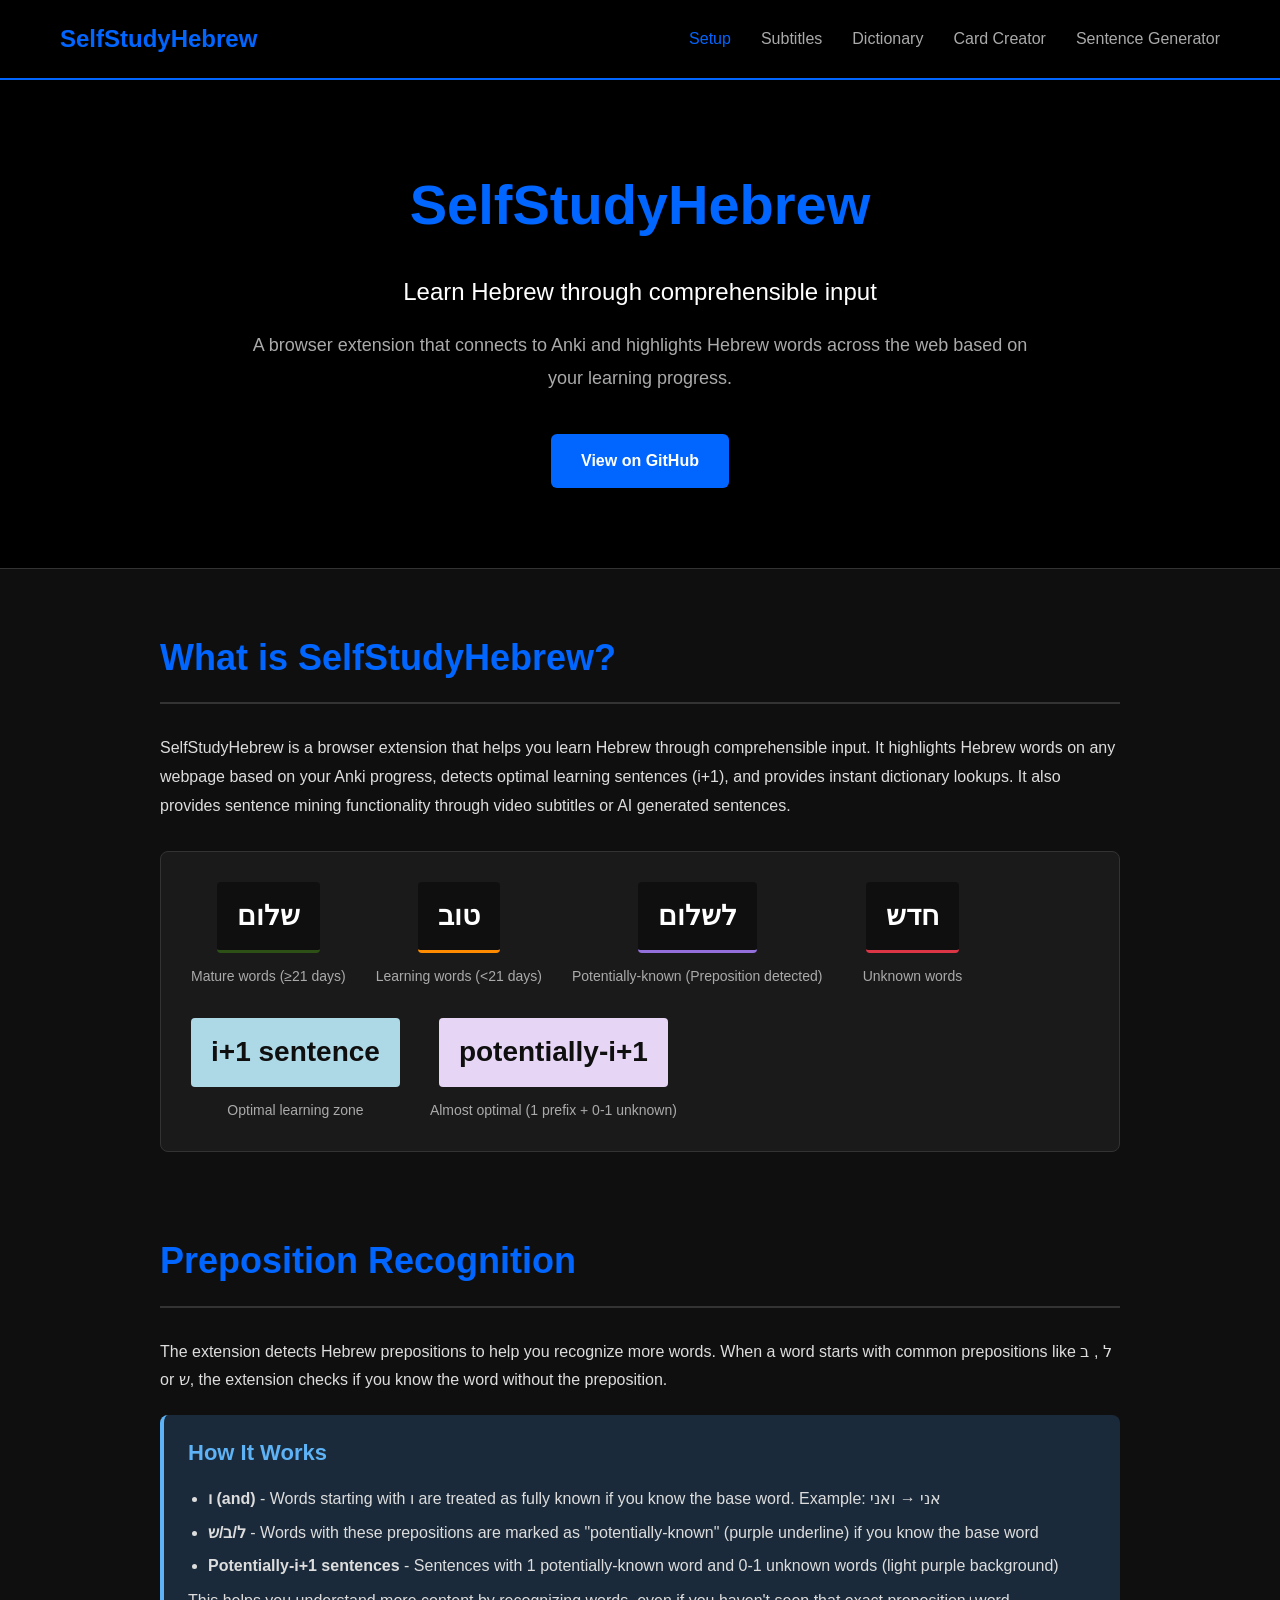
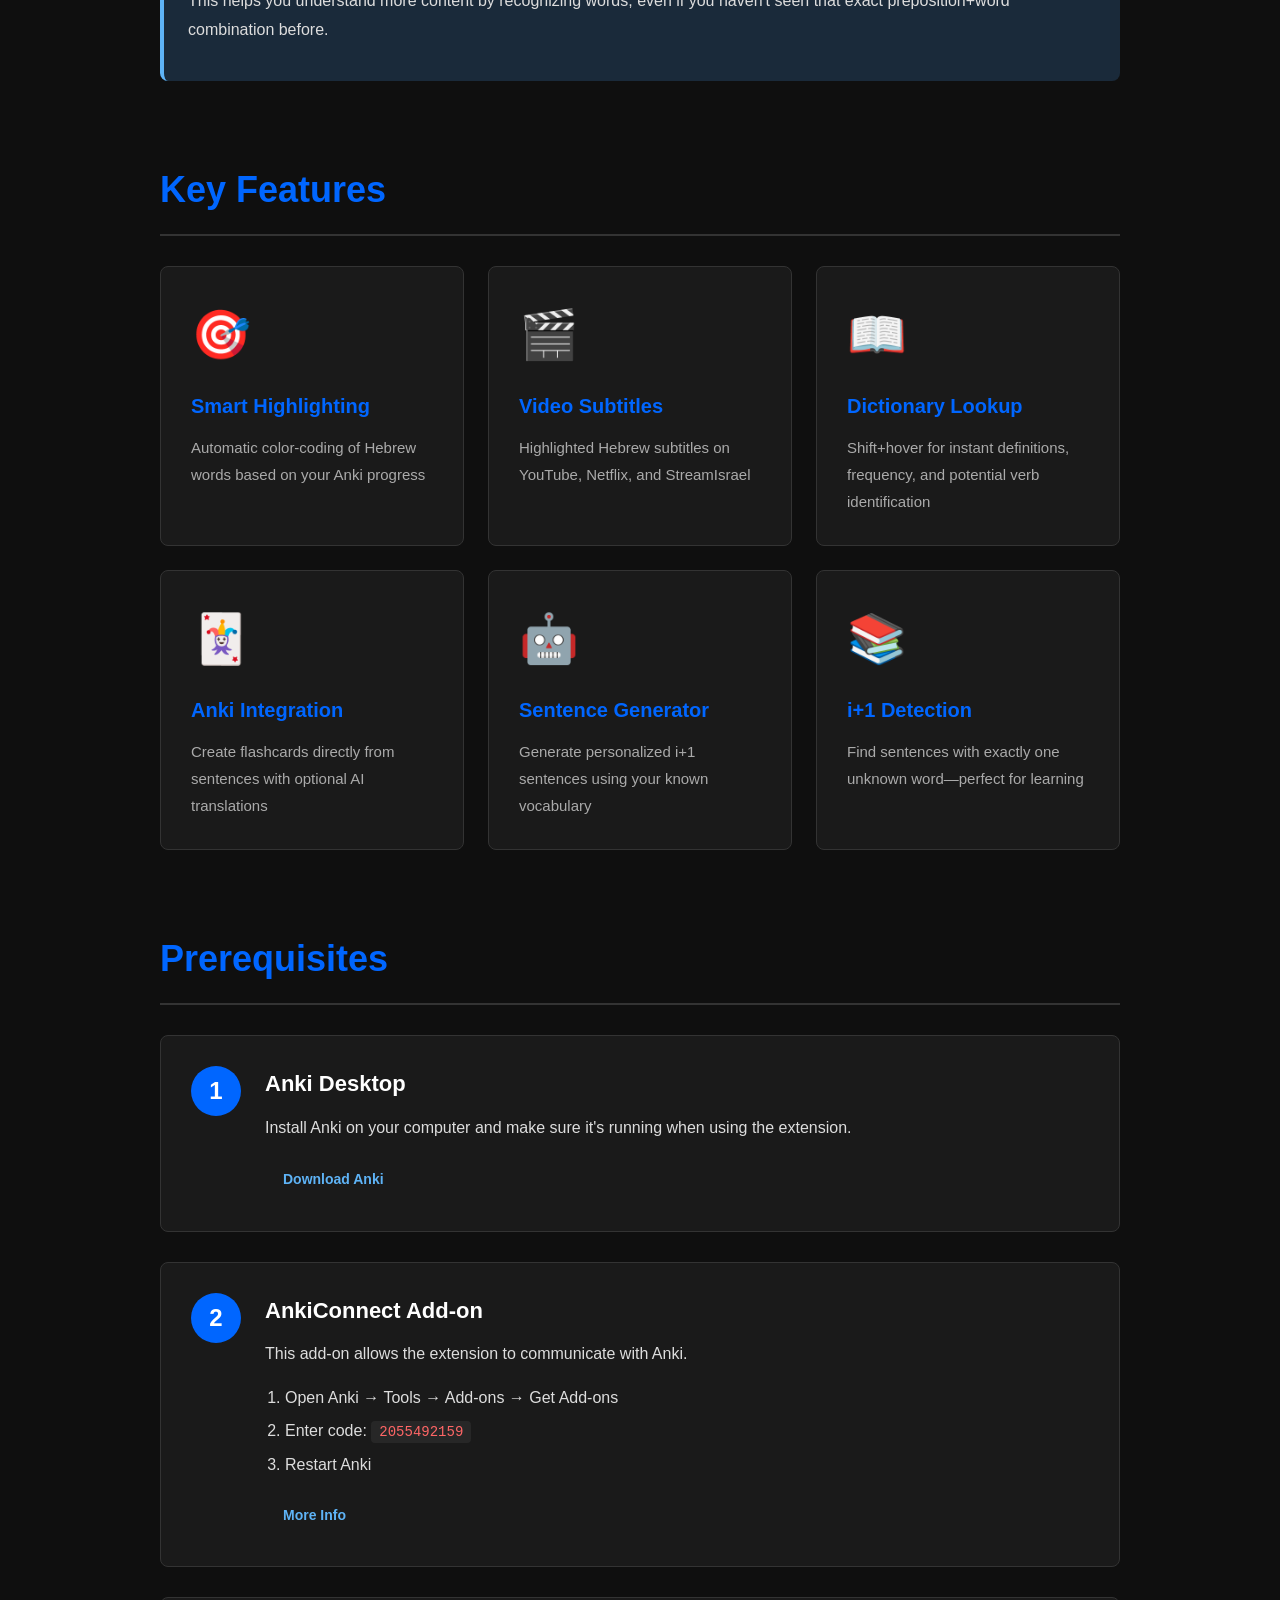
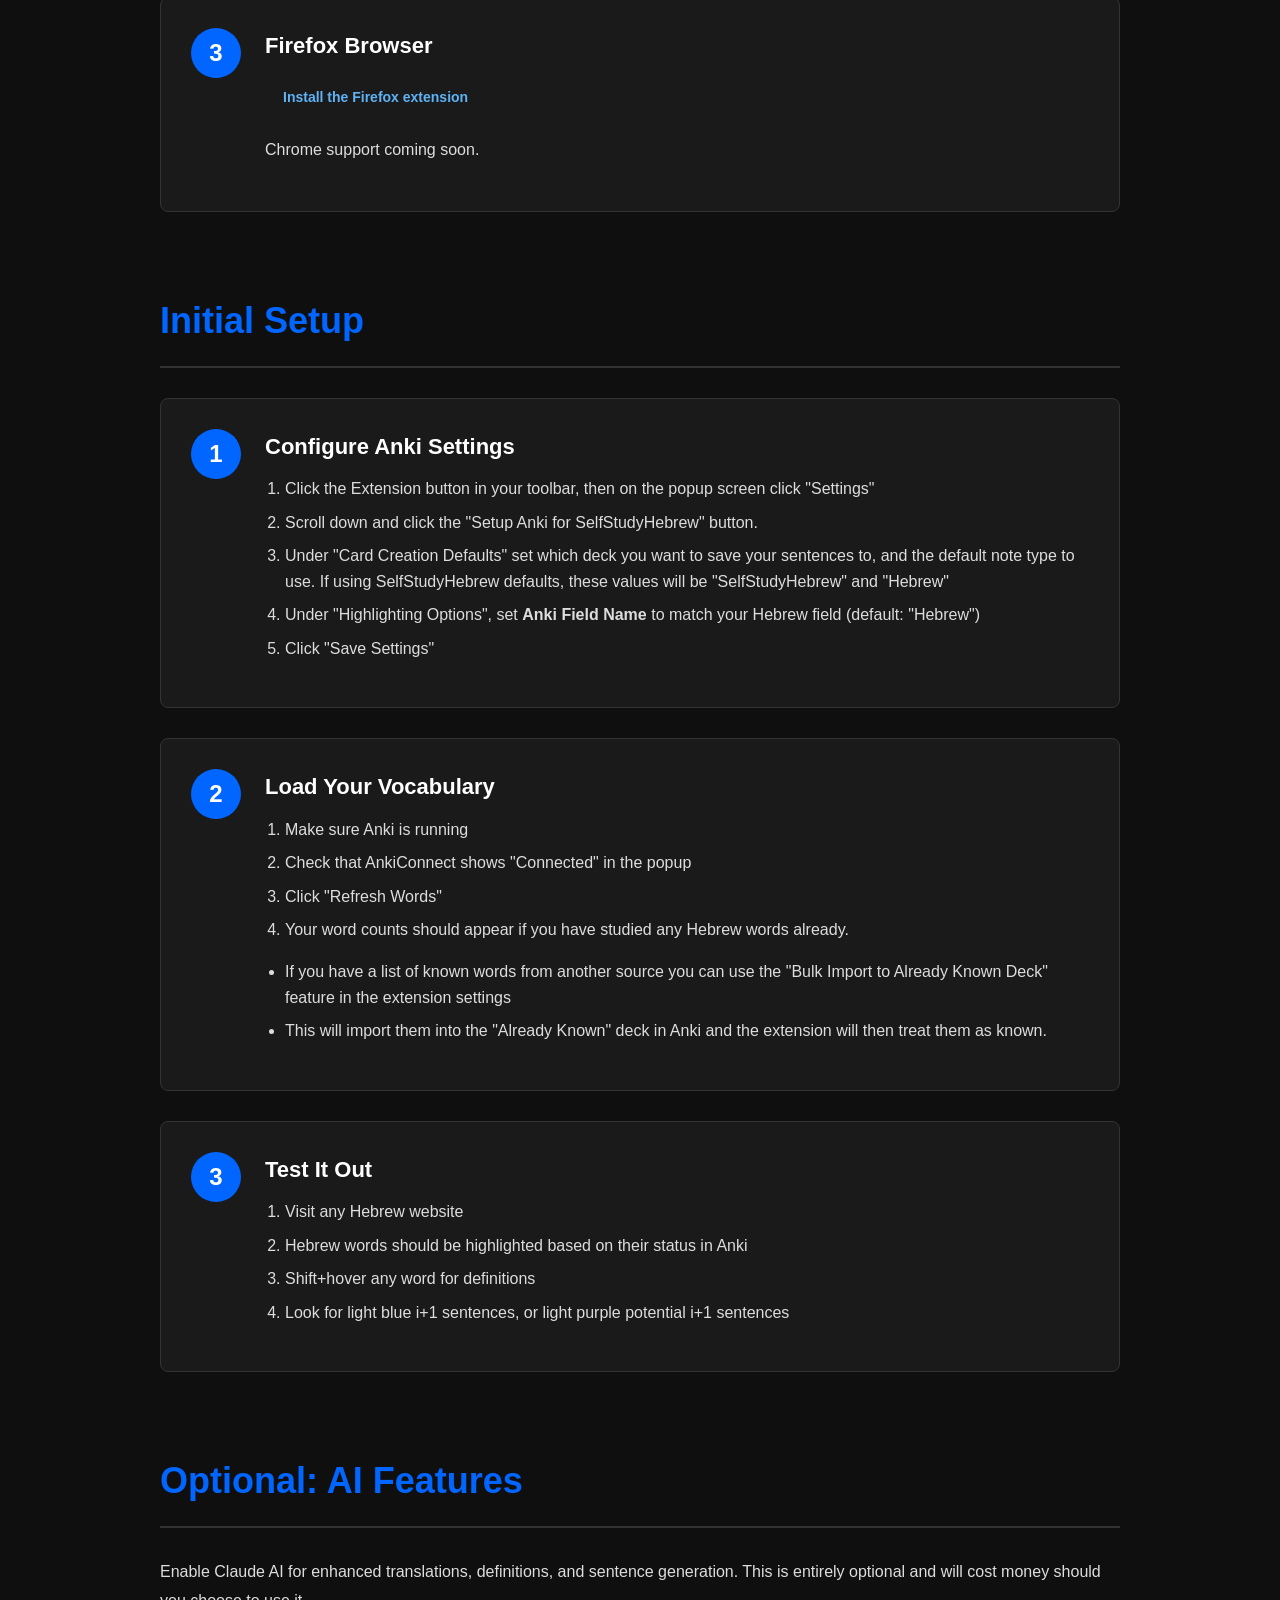
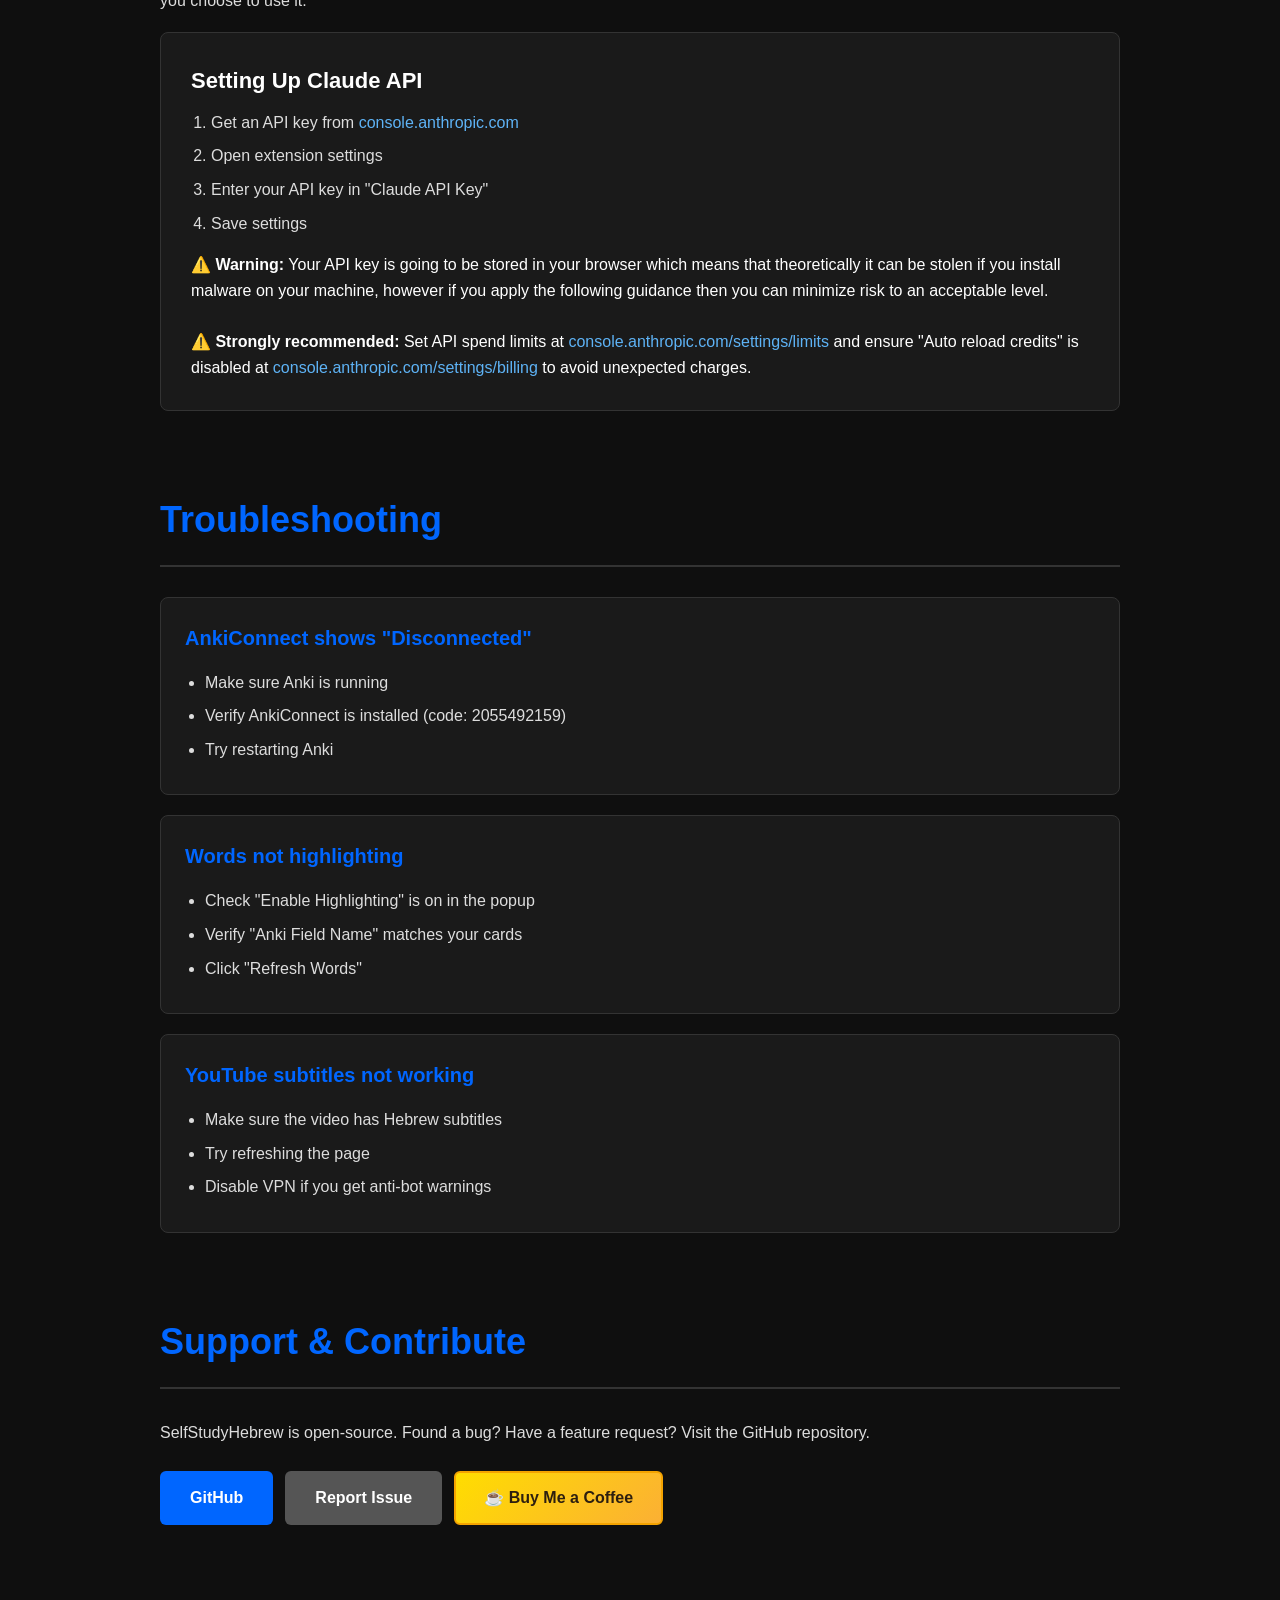
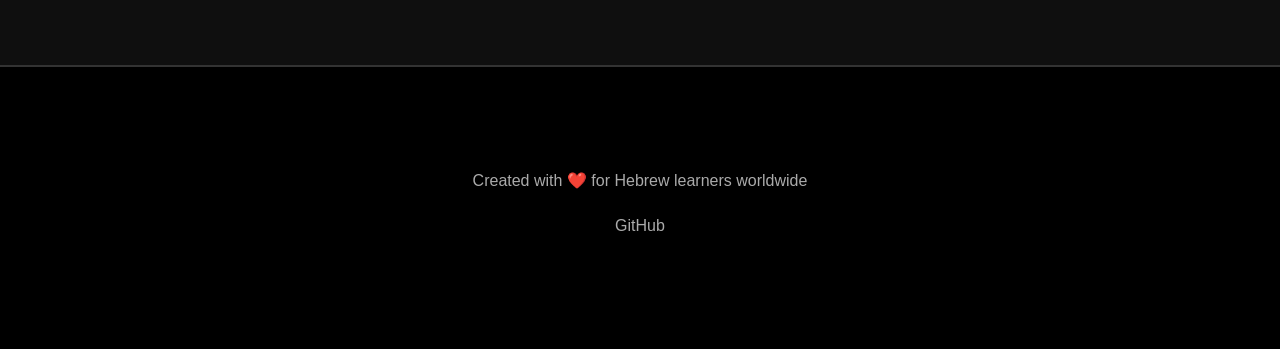
==== index.html @ ccec92d4 "Updated Links" ====
<!DOCTYPE html>
<html lang="en">
<head>
  <meta charset="UTF-8">
  <meta name="viewport" content="width=device-width, initial-scale=1.0">
  <title>SelfStudyHebrew - Setup Guide</title>
  <link rel="stylesheet" href="styles.css">
</head>
<body>
  <nav class="navbar">
    <div class="nav-container">
      <div class="nav-brand">SelfStudyHebrew</div>
      <ul class="nav-menu">
        <li><a href="index.html" class="active">Setup</a></li>
        <li><a href="subtitles.html">Subtitles</a></li>
        <li><a href="dictionary.html">Dictionary</a></li>
        <li><a href="cards.html">Card Creator</a></li>
        <li><a href="generator.html">Sentence Generator</a></li>
      </ul>
    </div>
  </nav>

  <div class="hero">
    <div class="hero-content">
      <h1>SelfStudyHebrew</h1>
      <p class="hero-subtitle">Learn Hebrew through comprehensible input</p>
      <p class="hero-description">A browser extension that connects to Anki and highlights Hebrew words across the web based on your learning progress.</p>
      <div class="hero-buttons">
        <a href="https://github.com/SelfStudyHebrew/selfstudyhebrew" class="btn btn-primary" target="_blank">View on GitHub</a>
      </div>
    </div>
  </div>

  <div class="container">
    <!-- Quick Overview -->
    <section class="section">
      <h2>What is SelfStudyHebrew?</h2>
      <p>SelfStudyHebrew is a browser extension that helps you learn Hebrew through comprehensible input. It highlights Hebrew words on any webpage based on your Anki progress, detects optimal learning sentences (i+1), and provides instant dictionary lookups. It also provides sentence mining functionality through video subtitles or AI generated sentences.</p>

      <div class="color-guide">
        <div class="color-item">
          <div class="color-box green-underline">שלום</div>
          <span>Mature words (≥21 days)</span>
        </div>
        <div class="color-item">
          <div class="color-box orange-underline">טוב</div>
          <span>Learning words (&lt;21 days)</span>
        </div>
        <div class="color-item">
          <div class="color-box purple-underline">לשלום</div>
          <span>Potentially-known (Preposition detected)</span>
        </div>
        <div class="color-item">
          <div class="color-box red-underline">חדש</div>
          <span>Unknown words</span>
        </div>
        <div class="color-item">
          <div class="color-box i1-bg">i+1 sentence</div>
          <span>Optimal learning zone</span>
        </div>
        <div class="color-item">
          <div class="color-box potentially-i1-bg">potentially-i+1</div>
          <span>Almost optimal (1 prefix + 0-1 unknown)</span>
        </div>
      </div>
    </section>

    <!-- Potentially-Known Words -->
    <section class="section" id="potentially-known">
      <h2>Preposition Recognition</h2>
      <p>The extension detects Hebrew prepositions to help you recognize more words. When a word starts with common prepositions like ל , ב or ש, the extension checks if you know the word without the preposition.</p>

      <div class="info-box">
        <h3>How It Works</h3>
        <ul>
          <li><strong>ו (and)</strong> - Words starting with ו are treated as fully known if you know the base word. Example: אני → ואני</li>
          <li><strong>ל/ב/ש</strong> - Words with these prepositions are marked as "potentially-known" (purple underline) if you know the base word</li>
          <li><strong>Potentially-i+1 sentences</strong> - Sentences with 1 potentially-known word and 0-1 unknown words (light purple background)</li>
        </ul>
        <p>This helps you understand more content by recognizing words, even if you haven't seen that exact preposition+word combination before.</p>
      </div>
    </section>

    <!-- Key Features -->
    <section class="section">
      <h2>Key Features</h2>
      <div class="feature-grid">
        <a href="index.html#highlighting" class="feature-card">
          <div class="feature-icon">🎯</div>
          <h3>Smart Highlighting</h3>
          <p>Automatic color-coding of Hebrew words based on your Anki progress</p>
        </a>
        <a href="subtitles.html" class="feature-card">
          <div class="feature-icon">🎬</div>
          <h3>Video Subtitles</h3>
          <p>Highlighted Hebrew subtitles on YouTube, Netflix, and StreamIsrael</p>
        </a>
        <a href="dictionary.html" class="feature-card">
          <div class="feature-icon">📖</div>
          <h3>Dictionary Lookup</h3>
          <p>Shift+hover for instant definitions, frequency, and potential verb identification</p>
        </a>
        <a href="cards.html" class="feature-card">
          <div class="feature-icon">🃏</div>
          <h3>Anki Integration</h3>
          <p>Create flashcards directly from sentences with optional AI translations</p>
        </a>
        <a href="generator.html" class="feature-card">
          <div class="feature-icon">🤖</div>
          <h3>Sentence Generator</h3>
          <p>Generate personalized i+1 sentences using your known vocabulary</p>
        </a>
        <a href="index.html#i1" class="feature-card">
          <div class="feature-icon">📚</div>
          <h3>i+1 Detection</h3>
          <p>Find sentences with exactly one unknown word—perfect for learning</p>
        </a>
      </div>
    </section>

    <!-- Prerequisites -->
    <section class="section">
      <h2>Prerequisites</h2>

      <div class="step-card">
        <div class="step-number">1</div>
        <div class="step-content">
          <h3>Anki Desktop</h3>
          <p>Install Anki on your computer and make sure it's running when using the extension.</p>
          <a href="https://apps.ankiweb.net/" class="btn btn-small" target="_blank">Download Anki</a>
        </div>
      </div>

      <div class="step-card">
        <div class="step-number">2</div>
        <div class="step-content">
          <h3>AnkiConnect Add-on</h3>
          <p>This add-on allows the extension to communicate with Anki.</p>
          <ol>
            <li>Open Anki → Tools → Add-ons → Get Add-ons</li>
            <li>Enter code: <code>2055492159</code></li>
            <li>Restart Anki</li>
          </ol>
          <a href="https://git.sr.ht/~foosoft/anki-connect" class="btn btn-small" target="_blank">More Info</a>
        </div>
      </div>

      <div class="step-card">
        <div class="step-number">3</div>
        <div class="step-content">
          <h3>Firefox Browser</h3>
          <p><a href="https://addons.mozilla.org/firefox/addon/selfstudyhebrew/" class="btn btn-small" target="_blank">Install the Firefox extension</a></p>
          <p>Chrome support coming soon.</p>
        </div>
      </div>
    </section>

    <!-- Initial Setup -->
    <section class="section">
      <h2>Initial Setup</h2>

      <div class="step-card">
        <div class="step-number">1</div>
        <div class="step-content">
          <h3>Configure Anki Settings</h3>
          <ol>
            <li>Click the Extension button in your toolbar, then on the popup screen click "Settings"</li>
            <li>Scroll down and click the "Setup Anki for SelfStudyHebrew" button.</li>
            <li>Under "Card Creation Defaults" set which deck you want to save your sentences to, and the default note type to use. If using SelfStudyHebrew defaults, these values will be "SelfStudyHebrew" and "Hebrew"</li>
            <li>Under "Highlighting Options", set <strong>Anki Field Name</strong> to match your Hebrew field (default: "Hebrew")</li>
            <li>Click "Save Settings"</li>
          </ol>
        </div>
      </div>

      <div class="step-card">
        <div class="step-number">2</div>
        <div class="step-content">
          <h3>Load Your Vocabulary</h3>
          <ol>
            <li>Make sure Anki is running</li>
            <li>Check that AnkiConnect shows "Connected" in the popup</li>
            <li>Click "Refresh Words"</li>
            <li>Your word counts should appear if you have studied any Hebrew words already.</li>
          </ol>
          <ul>
          <li>If you have a list of known words from another source you can use the "Bulk Import to Already Known Deck" feature in the extension settings</li>
          <li>This will import them into the "Already Known" deck in Anki and the extension will then treat them as known.</li>
          </ul>
        </div>
      </div>

      <div class="step-card">
        <div class="step-number">3</div>
        <div class="step-content">
          <h3>Test It Out</h3>
          <ol>
            <li>Visit any Hebrew website</li>
            <li>Hebrew words should be highlighted based on their status in Anki</li>
            <li>Shift+hover any word for definitions</li>
            <li>Look for light blue i+1 sentences, or light purple potential i+1 sentences</li>
          </ol>
        </div>
      </div>
    </section>

    <!-- Optional AI Setup -->
    <section class="section" id="ai-features">
      <h2>Optional: AI Features</h2>
      <p>Enable Claude AI for enhanced translations, definitions, and sentence generation. This is entirely optional and will cost money should you choose to use it.</p>

      <div class="step-card">
        <div class="step-content">
          <h3>Setting Up Claude API</h3>
          <ol>
            <li>Get an API key from <a href="https://console.anthropic.com/" target="_blank">console.anthropic.com</a></li>
            <li>Open extension settings</li>
            <li>Enter your API key in "Claude API Key"</li>
            <li>Save settings</li>
          </ol>
          <strong>⚠️ Warning:</strong> Your API key is going to be stored in your browser which means that theoretically it can be stolen if you install malware on your machine, however if you apply the following guidance then you can minimize risk to an acceptable level.<br><br><strong>⚠️ Strongly recommended:</strong> Set API spend limits at <a href="https://console.anthropic.com/settings/limits" target="_blank">console.anthropic.com/settings/limits</a> and ensure "Auto reload credits" is disabled at <a href="https://console.anthropic.com/settings/billing" target="_blank">console.anthropic.com/settings/billing</a> to avoid unexpected charges. 
        </div>
      </div>
    </section>

    <!-- Troubleshooting -->
    <section class="section">
      <h2>Troubleshooting</h2>

      <div class="faq-item">
        <h3>AnkiConnect shows "Disconnected"</h3>
        <ul>
          <li>Make sure Anki is running</li>
          <li>Verify AnkiConnect is installed (code: 2055492159)</li>
          <li>Try restarting Anki</li>
        </ul>
      </div>

      <div class="faq-item">
        <h3>Words not highlighting</h3>
        <ul>
          <li>Check "Enable Highlighting" is on in the popup</li>
          <li>Verify "Anki Field Name" matches your cards</li>
          <li>Click "Refresh Words"</li>
        </ul>
      </div>

      <div class="faq-item">
        <h3>YouTube subtitles not working</h3>
        <ul>
          <li>Make sure the video has Hebrew subtitles</li>
          <li>Try refreshing the page</li>
          <li>Disable VPN if you get anti-bot warnings</li>
        </ul>
      </div>
    </section>

    <!-- Support -->
    <section class="section">
      <h2>Support & Contribute</h2>
      <p>SelfStudyHebrew is open-source. Found a bug? Have a feature request? Visit the GitHub repository.</p>
      <div class="button-group">
        <a href="https://github.com/selfstudyhebrew/selfstudyhebrew" class="btn btn-primary" target="_blank">GitHub</a>
        <a href="https://github.com/selfstudyhebrew/selfstudyhebrew/issues" class="btn btn-secondary" target="_blank">Report Issue</a>
        <a href="https://buymeacoffee.com/selfstudyhebrew" class="btn btn-coffee" target="_blank">☕ Buy Me a Coffee</a>
      </div>
    </section>
  </div>

  <footer class="footer">
    <div class="container">
      <p>Created with ❤️ for Hebrew learners worldwide</p>
      <p class="footer-links">
        <a href="https://github.com/selfstudyhebrew/selfstudyhebrew">GitHub</a>
      </p>
    </div>
  </footer>
</body>
</html>
---- styles.css ----
* {
  margin: 0;
  padding: 0;
  box-sizing: border-box;
}

body {
  font-family: -apple-system, BlinkMacSystemFont, 'Segoe UI', Roboto, Oxygen, Ubuntu, Cantarell, sans-serif;
  line-height: 1.6;
  color: white;
  background: #0f0f0f;
}

a {
  color: #5eb3f6;
  text-decoration: none;
}

a:hover {
  text-decoration: underline;
}

/* Navigation */
.navbar {
  background: #000;
  border-bottom: 2px solid #0066ff;
  position: sticky;
  top: 0;
  z-index: 1000;
}

.nav-container {
  max-width: 1200px;
  margin: 0 auto;
  padding: 0 20px;
  display: flex;
  justify-content: space-between;
  align-items: center;
}

.nav-brand {
  font-size: 24px;
  font-weight: 700;
  color: #0066ff;
  padding: 20px 0;
}

.nav-menu {
  display: flex;
  list-style: none;
  gap: 30px;
}

.nav-menu a {
  color: #aaa;
  text-decoration: none;
  font-weight: 500;
  transition: color 0.2s;
  padding: 20px 0;
  display: block;
}

.nav-menu a:hover,
.nav-menu a.active {
  color: #0066ff;
  text-decoration: none;
}

/* Hero */
.hero {
  background: #000;
  border-bottom: 1px solid #333;
  padding: 80px 20px;
  text-align: center;
}

.hero-content {
  max-width: 800px;
  margin: 0 auto;
}

.hero h1 {
  font-size: 56px;
  font-weight: 700;
  color: #0066ff;
  margin-bottom: 20px;
}

.hero-subtitle {
  font-size: 24px;
  color: white;
  margin-bottom: 16px;
  font-weight: 500;
}

.hero-description {
  font-size: 18px;
  color: #aaa;
  margin-bottom: 40px;
  line-height: 1.8;
}

.hero-buttons {
  display: flex;
  gap: 16px;
  justify-content: center;
  flex-wrap: wrap;
}

/* Container */
.container {
  max-width: 1000px;
  margin: 0 auto;
  padding: 60px 20px;
}

/* Section */
.section {
  margin-bottom: 80px;
}

.section:last-child {
  margin-bottom: 0;
}

h2 {
  font-size: 36px;
  font-weight: 600;
  color: #0066ff;
  margin-bottom: 30px;
  padding-bottom: 16px;
  border-bottom: 2px solid #333;
}

h3 {
  font-size: 22px;
  font-weight: 600;
  color: white;
  margin-bottom: 16px;
}

p {
  color: #ddd;
  margin-bottom: 16px;
  font-size: 16px;
  line-height: 1.8;
}

/* Buttons */
.btn {
  display: inline-block;
  padding: 12px 28px;
  border-radius: 6px;
  font-weight: 600;
  font-size: 16px;
  text-decoration: none;
  transition: all 0.2s;
  border: 2px solid transparent;
}

.btn-primary {
  background: #0066ff;
  color: white;
}

.btn-primary:hover {
  background: #0052cc;
  text-decoration: none;
  transform: translateY(-2px);
  box-shadow: 0 4px 12px rgba(255, 0, 0, 0.3);
}

.btn-secondary {
  background: #555;
  color: white;
}

.btn-secondary:hover {
  background: #666;
  text-decoration: none;
  transform: translateY(-2px);
}

.btn-coffee {
  background: linear-gradient(135deg, #FFDD00 0%, #FBB034 100%);
  color: #2d1f0f;
  border-color: #f4a300;
}

.btn-coffee:hover {
  background: linear-gradient(135deg, #FBB034 0%, #FFDD00 100%);
  text-decoration: none;
  transform: translateY(-2px);
  box-shadow: 0 4px 12px rgba(255, 221, 0, 0.4);
}

.btn-small {
  padding: 8px 16px;
  font-size: 14px;
}

.button-group {
  display: flex;
  gap: 12px;
  flex-wrap: wrap;
  margin-top: 24px;
}

/* Color Guide */
.color-guide {
  display: flex;
  gap: 30px;
  flex-wrap: wrap;
  margin: 30px 0;
  padding: 30px;
  background: #1a1a1a;
  border-radius: 8px;
  border: 1px solid #333;
}

.color-item {
  display: flex;
  flex-direction: column;
  align-items: center;
  gap: 12px;
  min-width: 120px;
}

.color-box {
  font-size: 28px;
  padding: 12px 20px;
  border-radius: 4px;
  background: #0f0f0f;
  font-weight: 600;
  direction: rtl;
}

.color-box.green-underline {
  border-bottom: 3px solid #2d5016;
  color: white;
}

.color-box.orange-underline {
  border-bottom: 3px solid #ff8c00;
  color: white;
}

.color-box.purple-underline {
  border-bottom: 3px solid #9370db;
  color: white;
}

.color-box.red-underline {
  border-bottom: 3px solid #dc3545;
  color: white;
}

.color-box.i1-bg {
  background: #add8e6;
  color: #0f0f0f;
}

.color-box.potentially-i1-bg {
  background: #e6d5f5;
  color: #0f0f0f;
}

.color-item span {
  color: #aaa;
  font-size: 14px;
  text-align: center;
}

/* Feature Grid */
.feature-grid {
  display: grid;
  grid-template-columns: repeat(auto-fit, minmax(280px, 1fr));
  gap: 24px;
  margin: 30px 0;
}

.feature-card {
  background: #1a1a1a;
  border: 1px solid #333;
  border-radius: 8px;
  padding: 30px;
  transition: all 0.2s;
  text-decoration: none;
  display: block;
}

.feature-card:hover {
  border-color: #0066ff;
  transform: translateY(-4px);
  box-shadow: 0 8px 20px rgba(255, 0, 0, 0.2);
  text-decoration: none;
}

.feature-icon {
  font-size: 48px;
  margin-bottom: 16px;
}

.feature-card h3 {
  color: #0066ff;
  margin-bottom: 12px;
  font-size: 20px;
}

.feature-card p {
  color: #aaa;
  margin: 0;
  font-size: 15px;
}

/* Step Cards */
.step-card {
  display: flex;
  gap: 24px;
  margin-bottom: 30px;
  padding: 30px;
  background: #1a1a1a;
  border: 1px solid #333;
  border-radius: 8px;
}

.step-number {
  flex-shrink: 0;
  width: 50px;
  height: 50px;
  background: #0066ff;
  color: white;
  font-size: 24px;
  font-weight: 700;
  border-radius: 50%;
  display: flex;
  align-items: center;
  justify-content: center;
}

.step-content {
  flex: 1;
}

.step-content h3 {
  margin-top: 0;
  margin-bottom: 12px;
}

.step-content ol,
.step-content ul {
  margin-left: 20px;
  margin-bottom: 16px;
}

.step-content li {
  margin-bottom: 8px;
  color: #ddd;
}

code {
  background: #272727;
  color: #ff6666;
  padding: 3px 8px;
  border-radius: 4px;
  font-family: 'Courier New', monospace;
  font-size: 14px;
}

/* Info/Warning Boxes */
.info-box,
.warning-box {
  padding: 20px 24px;
  border-radius: 8px;
  margin: 20px 0;
  border-left: 4px solid;
}

.info-box {
  background: #1a2a3a;
  border-color: #5eb3f6;
}

.info-box h3 {
  color: #5eb3f6;
  margin-top: 0;
}

.warning-box {
  background: #2a1a1a;
  border-color: #ff8c00;
}

.warning-box strong {
  color: #ff8c00;
}

.info-box ol,
.info-box ul {
  margin-left: 20px;
  margin-top: 12px;
}

.info-box li {
  margin-bottom: 8px;
  color: #ddd;
}

/* FAQ Items */
.faq-item {
  padding: 24px;
  margin-bottom: 20px;
  background: #1a1a1a;
  border: 1px solid #333;
  border-radius: 8px;
}

.faq-item h3 {
  color: #0066ff;
  margin-top: 0;
  margin-bottom: 16px;
  font-size: 20px;
}

.faq-item ul {
  margin-left: 20px;
  margin-bottom: 0;
}

.faq-item li {
  margin-bottom: 8px;
  color: #ddd;
}

/* Screenshot/Image */
.screenshot {
  width: 100%;
  max-width: 800px;
  border-radius: 8px;
  border: 2px solid #333;
  margin: 30px 0;
}

.screenshot-caption {
  text-align: center;
  color: #aaa;
  font-size: 14px;
  margin-top: 12px;
  font-style: italic;
}

/* Footer */
.footer {
  background: #000;
  border-top: 2px solid #333;
  padding: 40px 20px;
  text-align: center;
  color: #aaa;
  margin-top: 80px;
}

.footer p {
  color: #aaa;
  margin-bottom: 8px;
}

.footer-links {
  margin-top: 16px;
}

.footer-links a {
  color: #aaa;
  margin: 0 8px;
}

.footer-links a:hover {
  color: #0066ff;
}

/* Responsive */
@media (max-width: 768px) {
  .nav-container {
    flex-direction: column;
    padding: 10px 20px;
  }

  .nav-menu {
    flex-wrap: wrap;
    justify-content: center;
    gap: 15px;
    padding: 10px 0;
  }

  .nav-menu a {
    padding: 8px 0;
  }

  .hero h1 {
    font-size: 36px;
  }

  .hero-subtitle {
    font-size: 20px;
  }

  .hero-description {
    font-size: 16px;
  }

  h2 {
    font-size: 28px;
  }

  .feature-grid {
    grid-template-columns: 1fr;
  }

  .step-card {
    flex-direction: column;
  }

  .color-guide {
    flex-direction: column;
    align-items: center;
  }

  .hero-buttons {
    flex-direction: column;
  }

  .hero-buttons .btn {
    width: 100%;
    text-align: center;
  }
}

/* Page-specific styles */
.video-embed {
  position: relative;
  padding-bottom: 56.25%;
  height: 0;
  overflow: hidden;
  max-width: 100%;
  margin: 30px 0;
  border-radius: 8px;
  border: 2px solid #333;
}

.video-embed iframe {
  position: absolute;
  top: 0;
  left: 0;
  width: 100%;
  height: 100%;
}

.tip-box {
  background: #1a1a1a;
  border-left: 4px solid #28a745;
  padding: 20px 24px;
  margin: 20px 0;
  border-radius: 8px;
}

.tip-box strong {
  color: #28a745;
}

.shortcut-key {
  display: inline-block;
  background: #272727;
  color: #ff6666;
  padding: 4px 12px;
  border-radius: 4px;
  font-family: 'Courier New', monospace;
  font-size: 14px;
  font-weight: 600;
  border: 1px solid #444;
  margin: 0 4px;
}
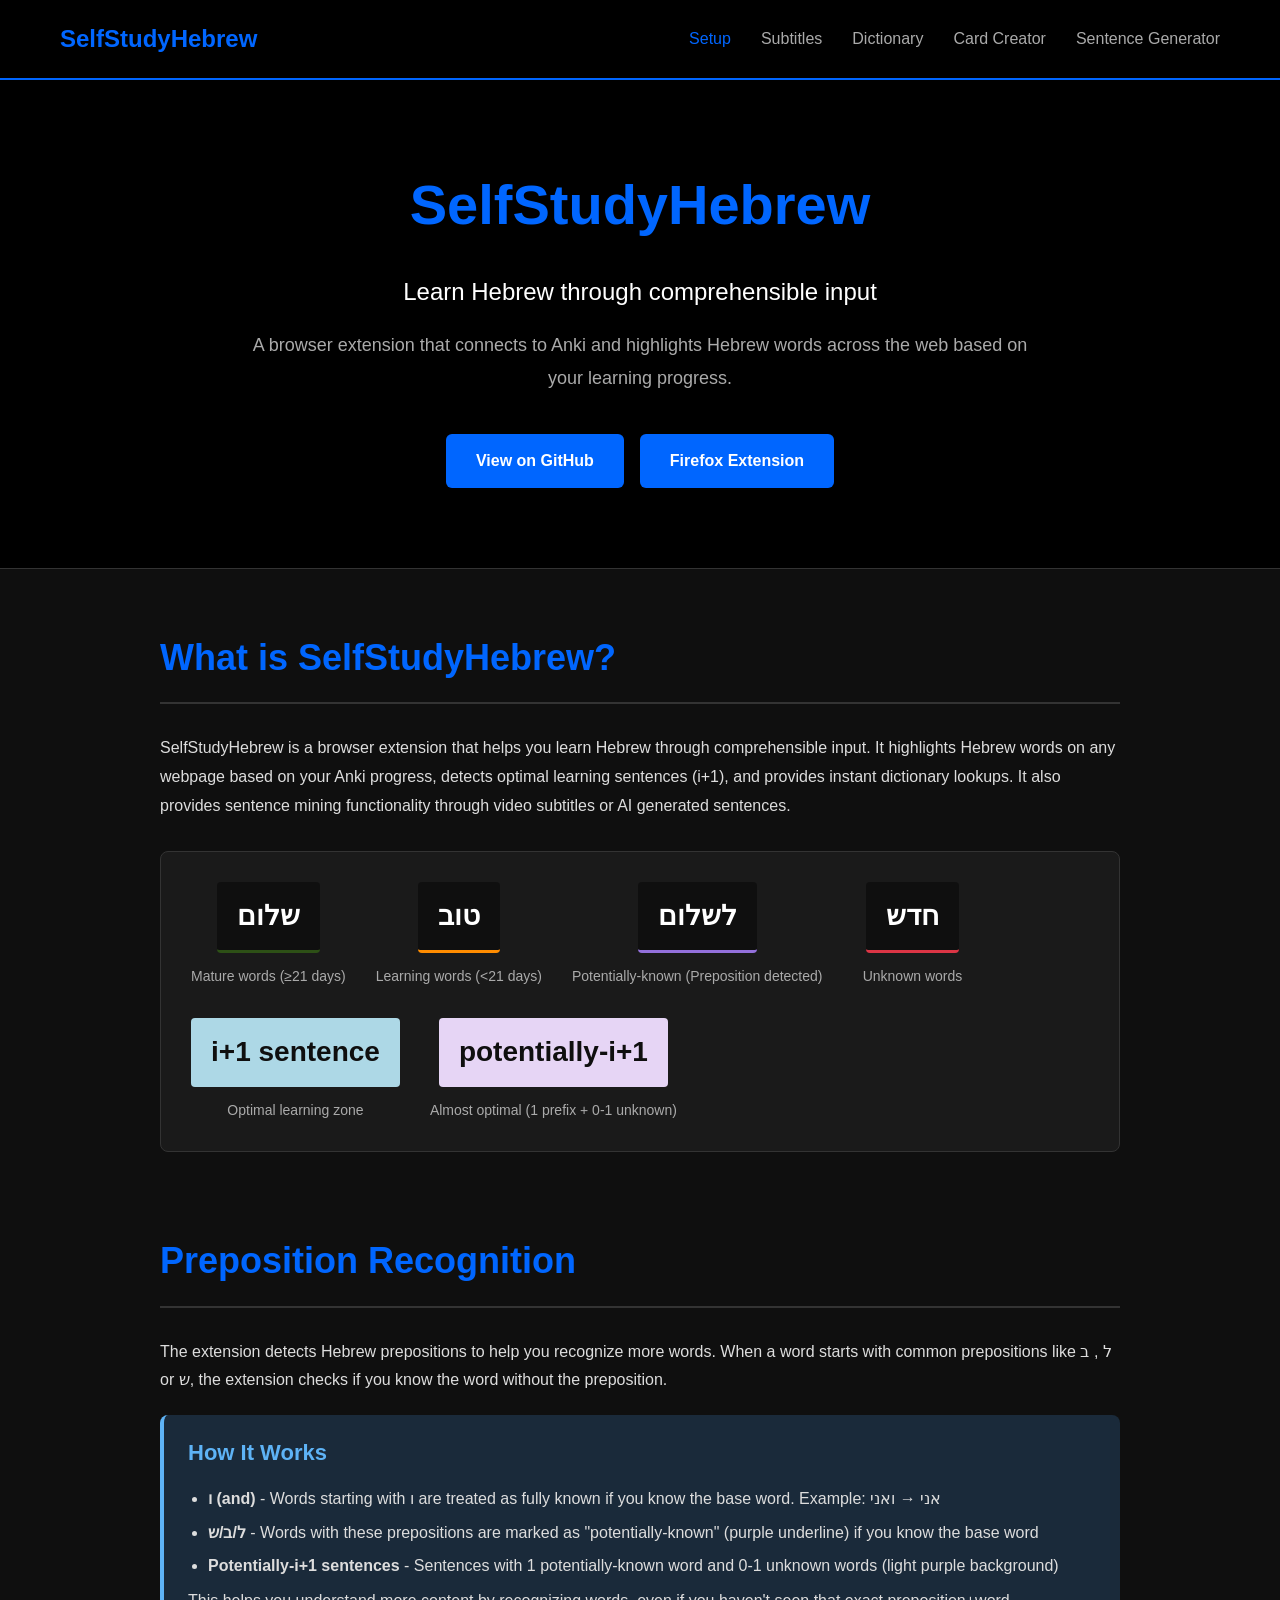
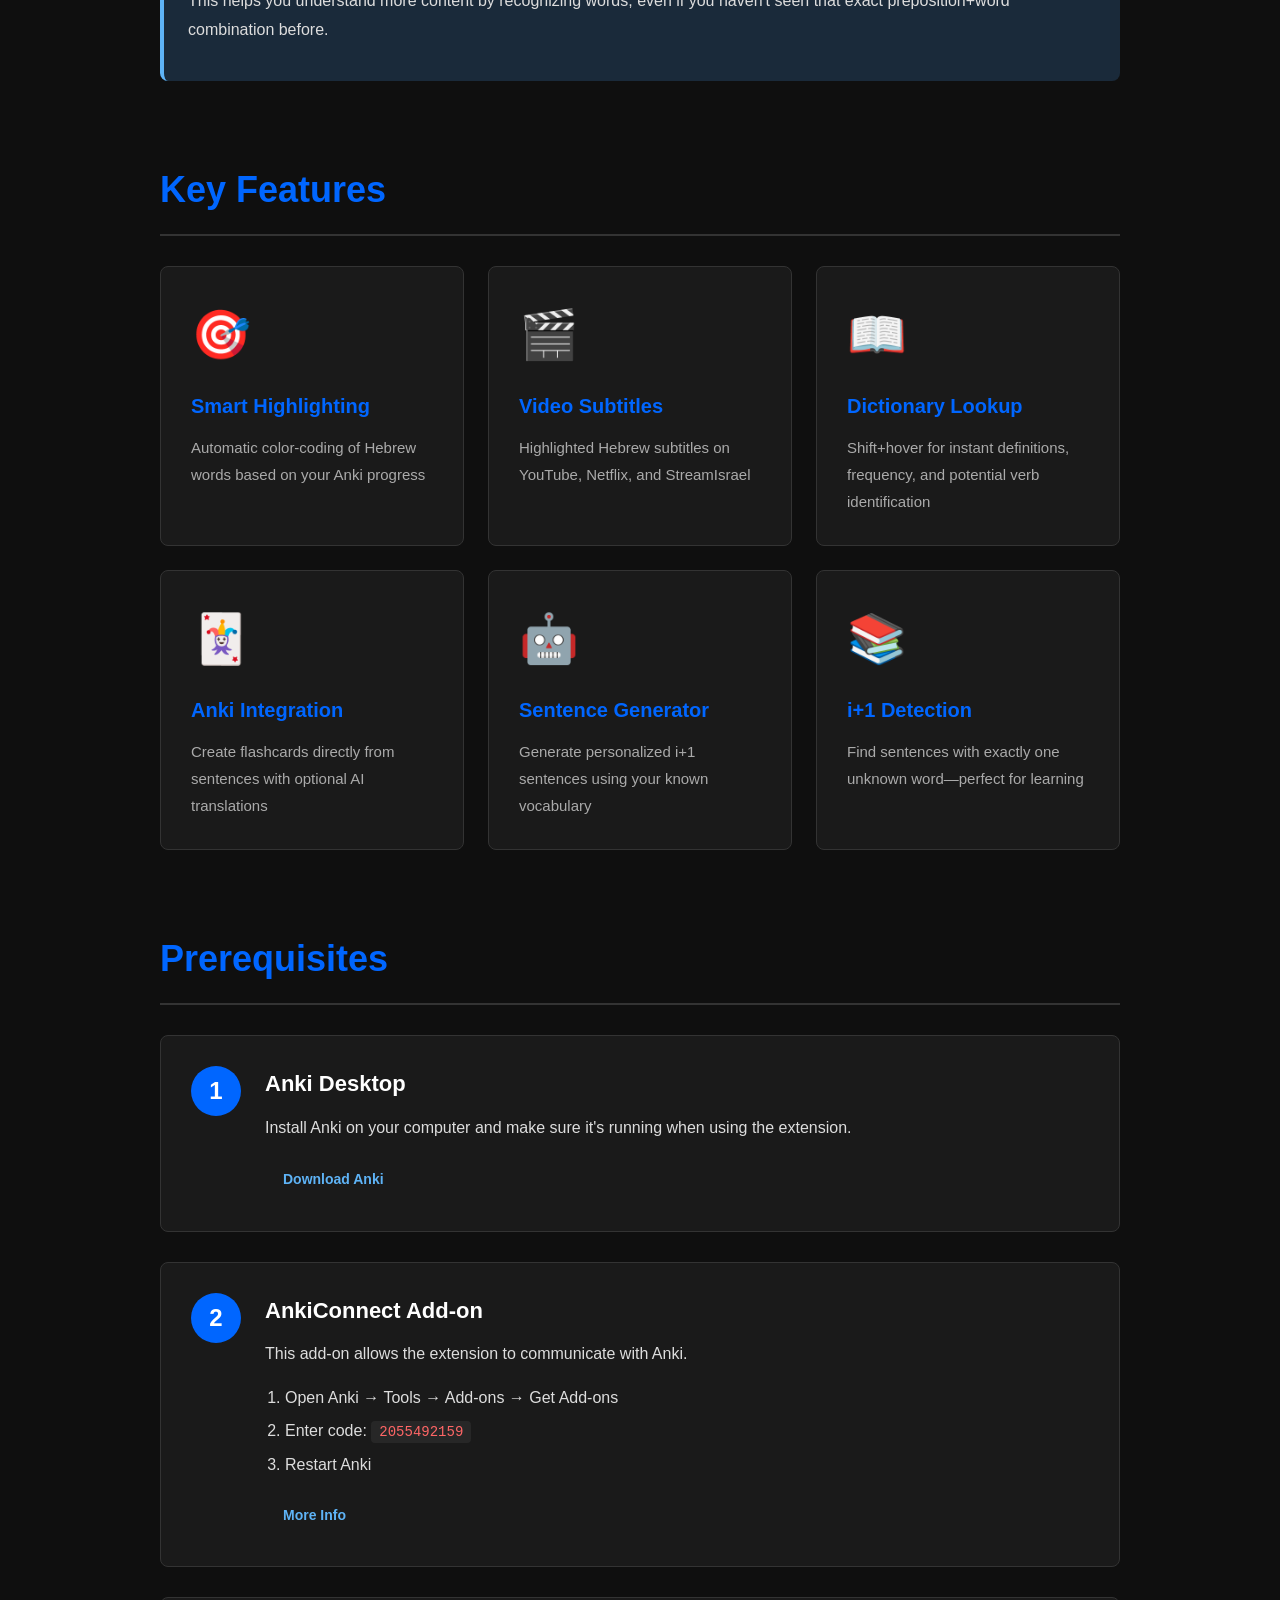
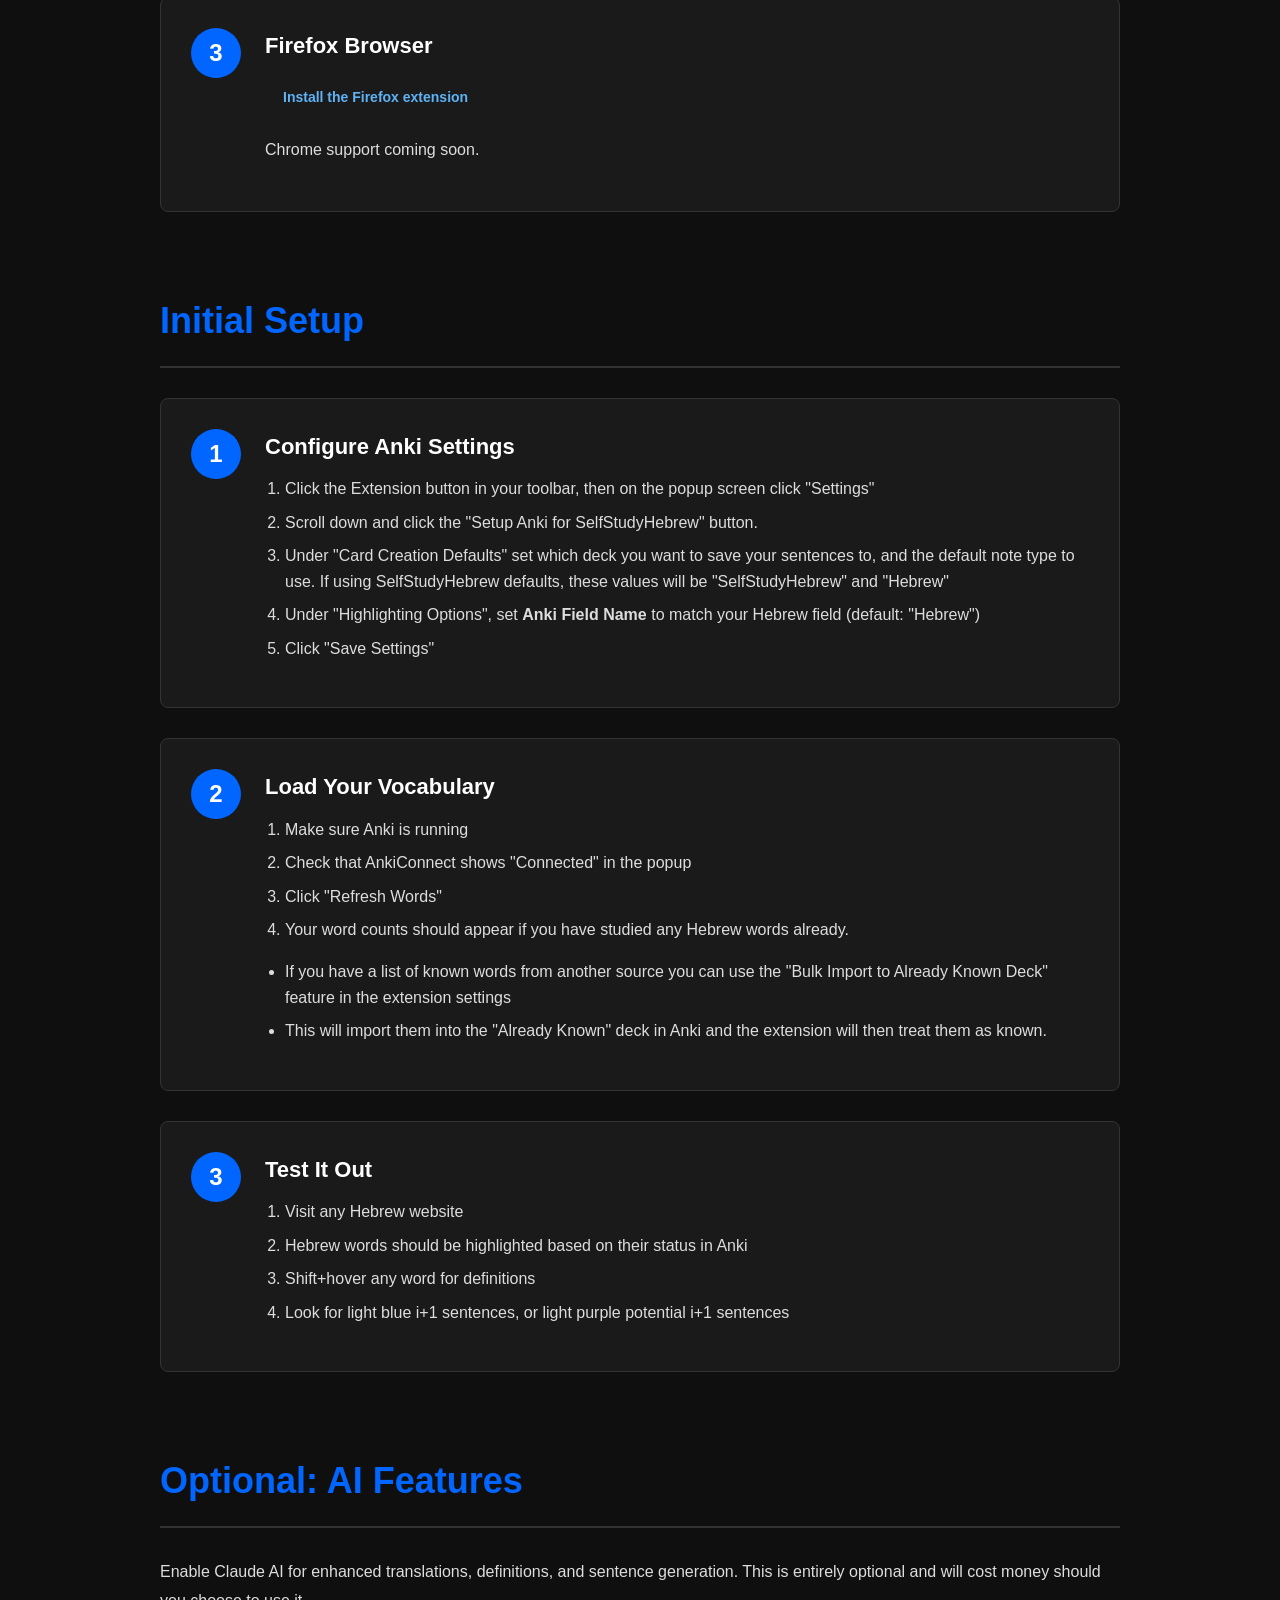
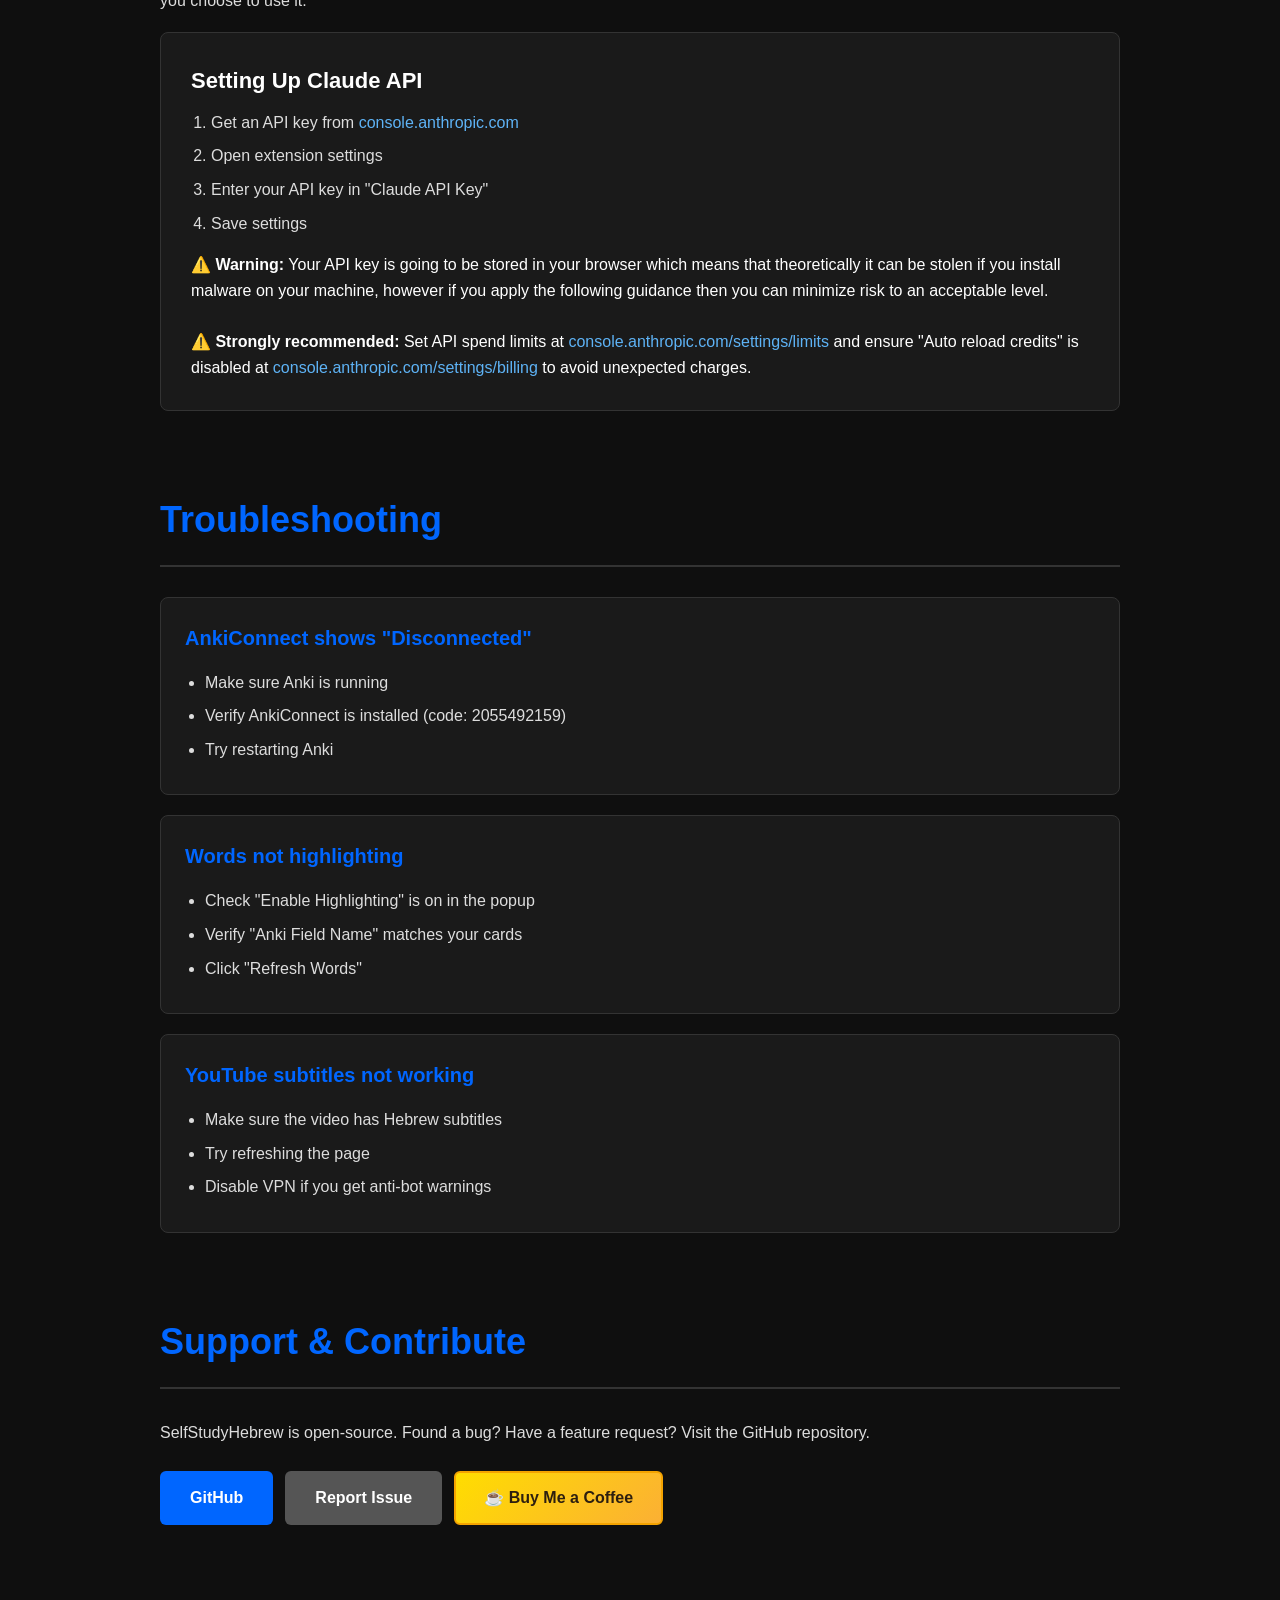
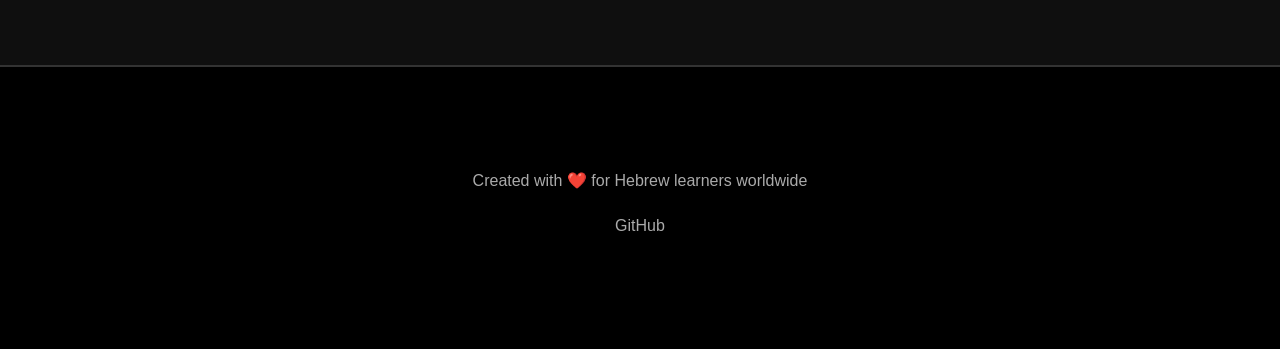
==== commit e920efca: "Update index.html" ====
--- a/index.html
+++ b/index.html
@@ -27,6 +27,7 @@
       <p class="hero-description">A browser extension that connects to Anki and highlights Hebrew words across the web based on your learning progress.</p>
       <div class="hero-buttons">
         <a href="https://github.com/SelfStudyHebrew/selfstudyhebrew" class="btn btn-primary" target="_blank">View on GitHub</a>
+        <a href="https://addons.mozilla.org/firefox/addon/selfstudyhebrew/" class="btn btn-primary" target="_blank">Firefox Extension</a>
       </div>
     </div>
   </div>
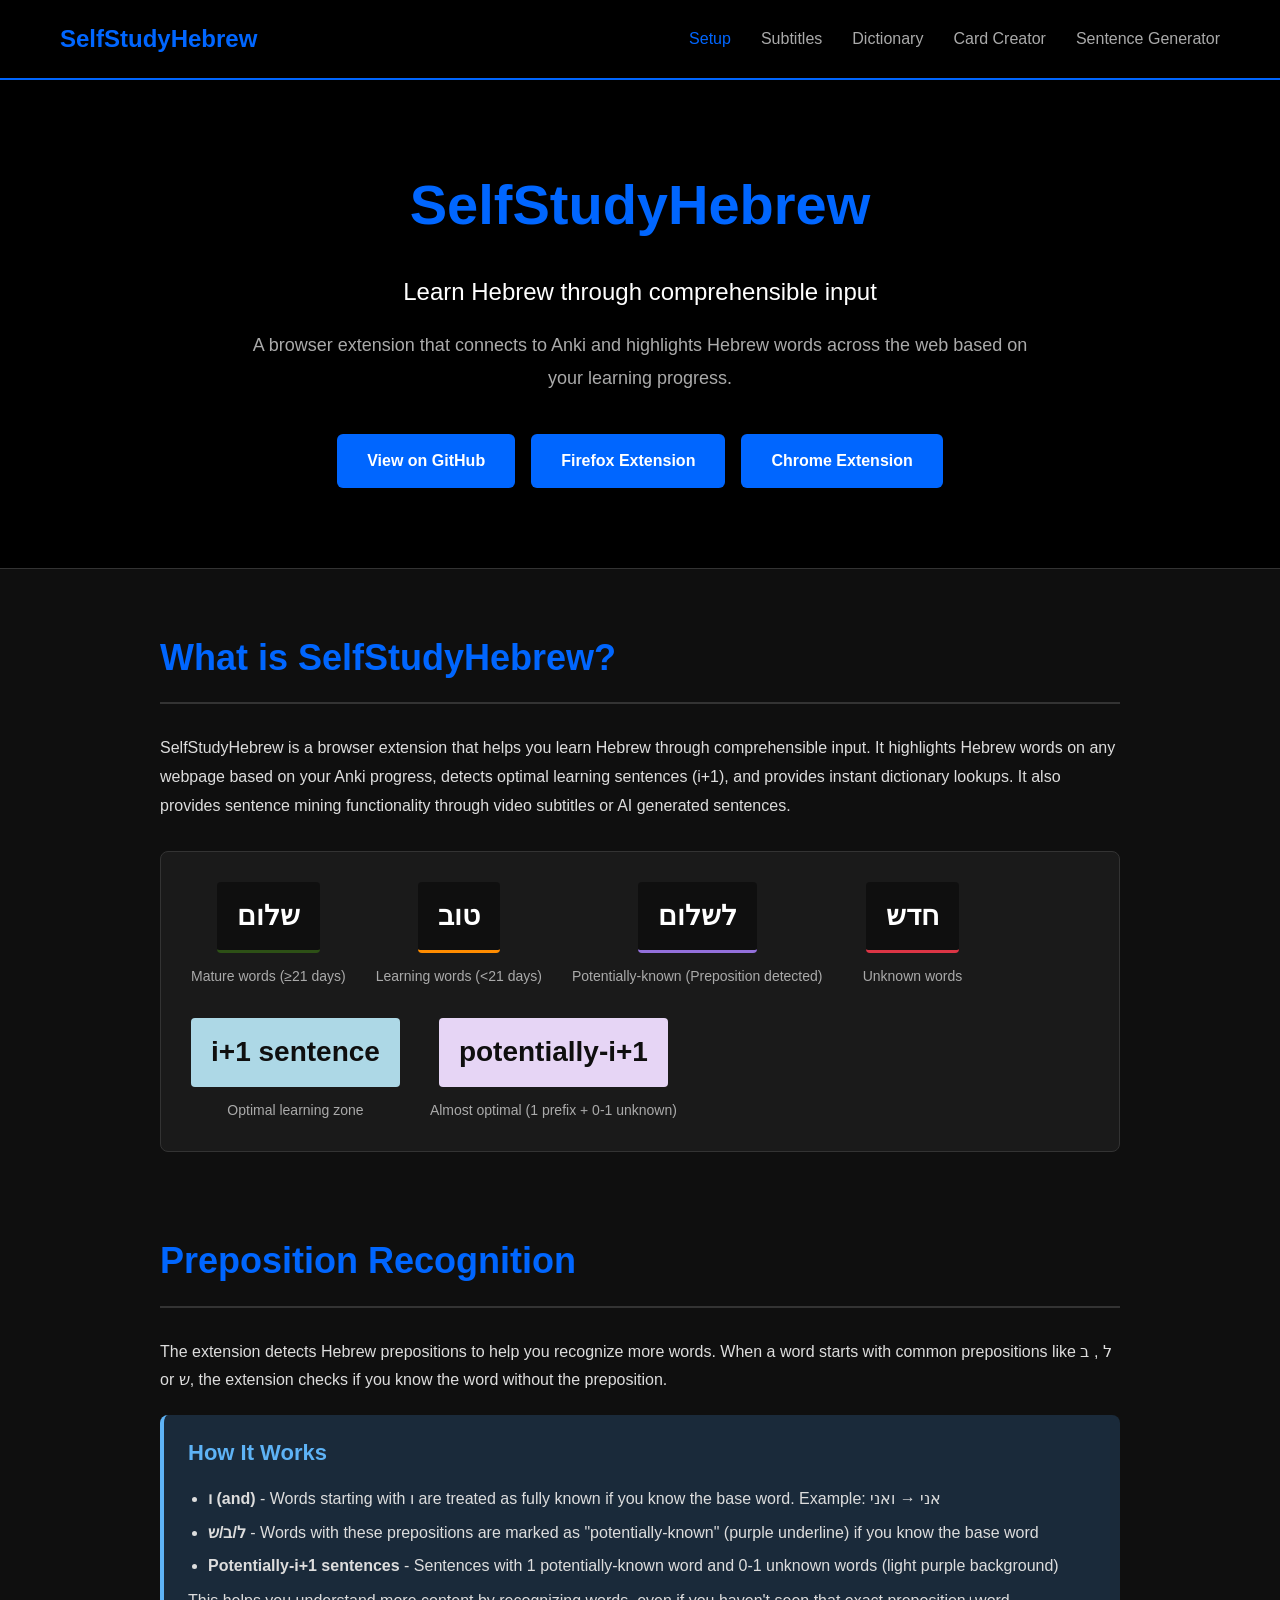
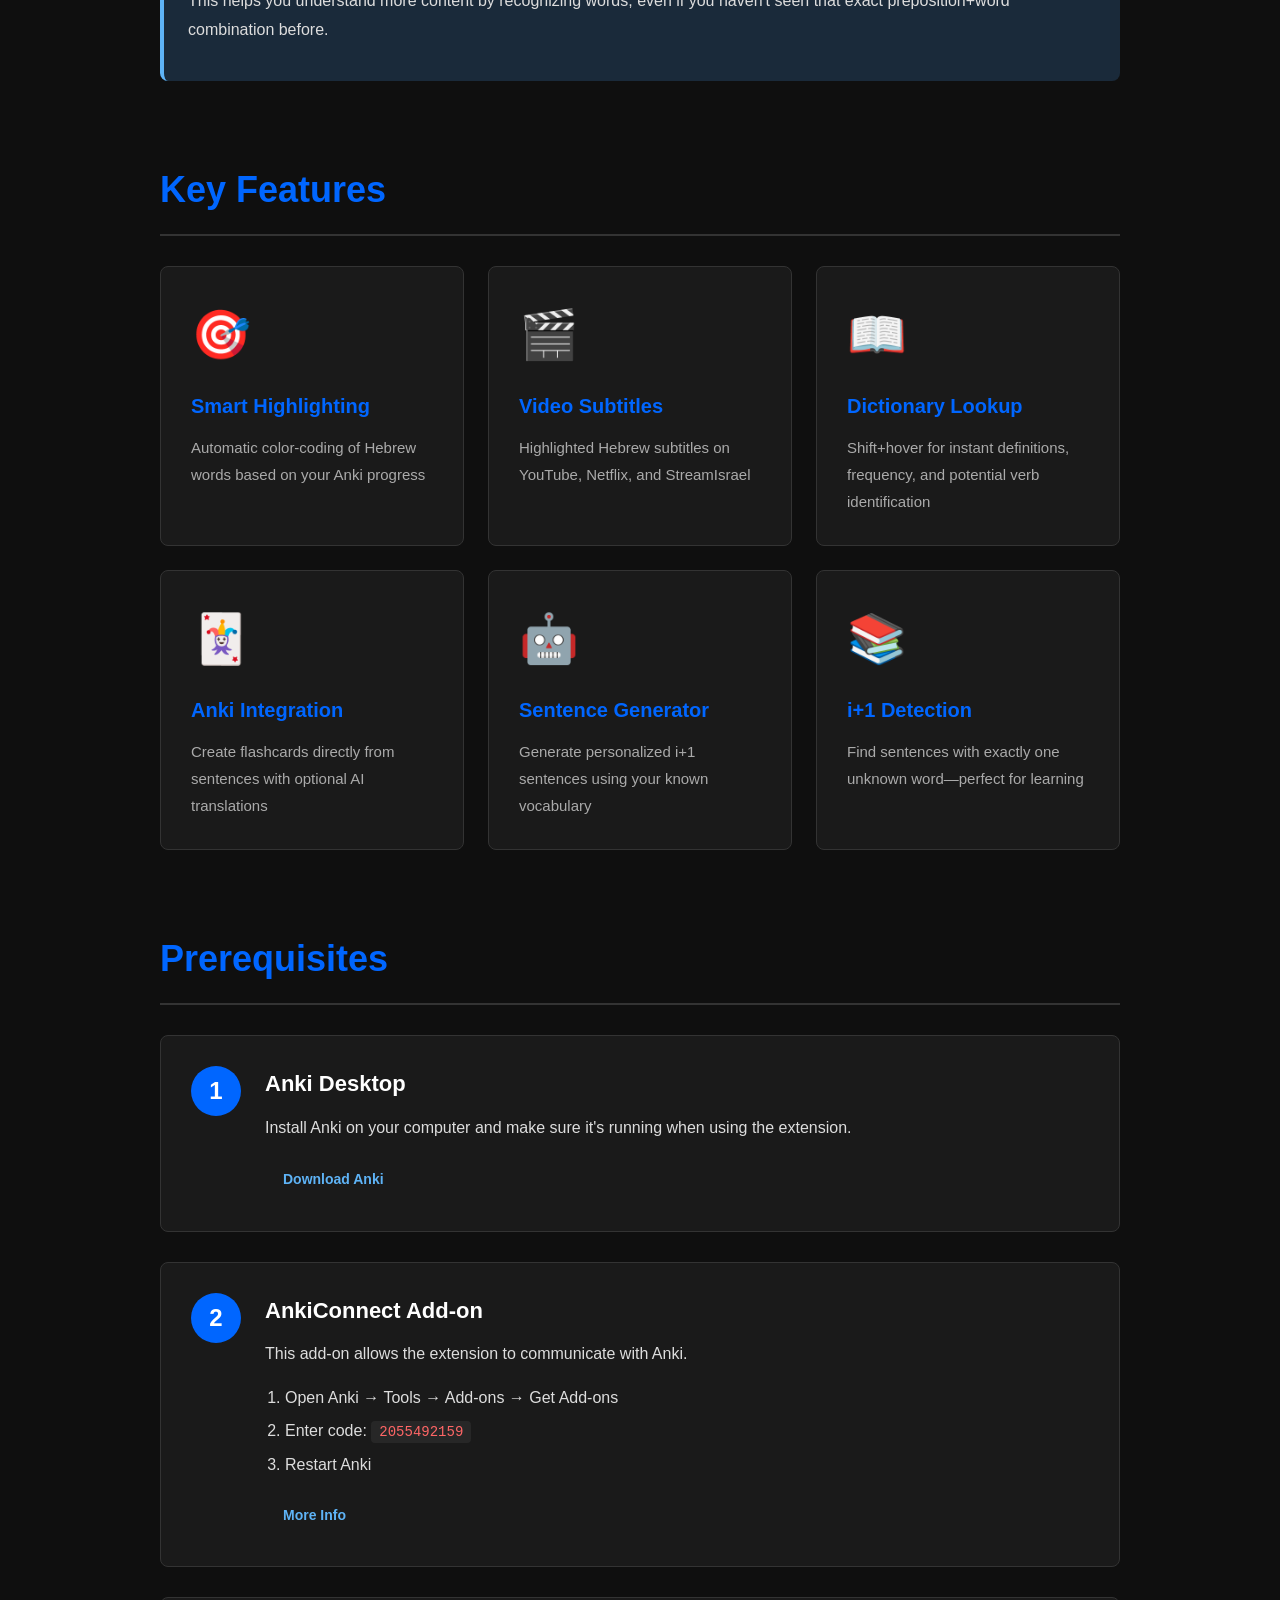
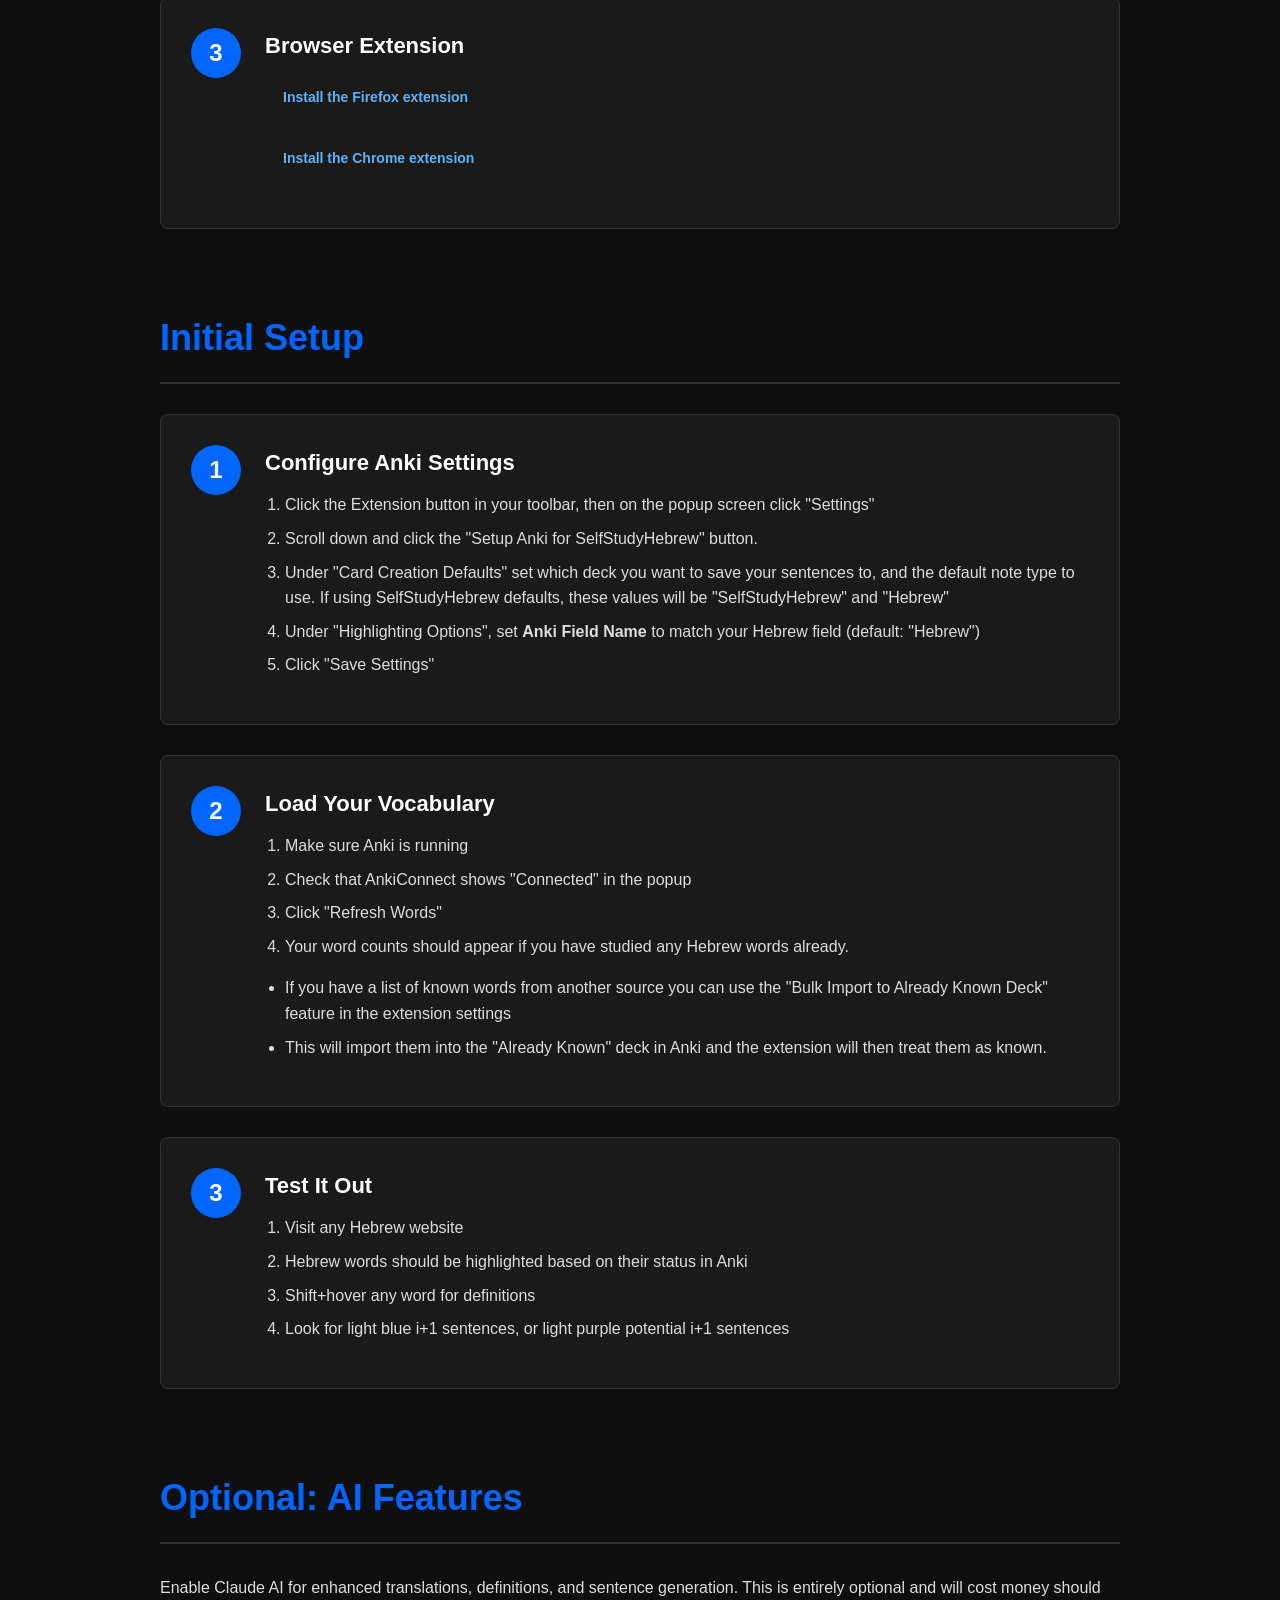
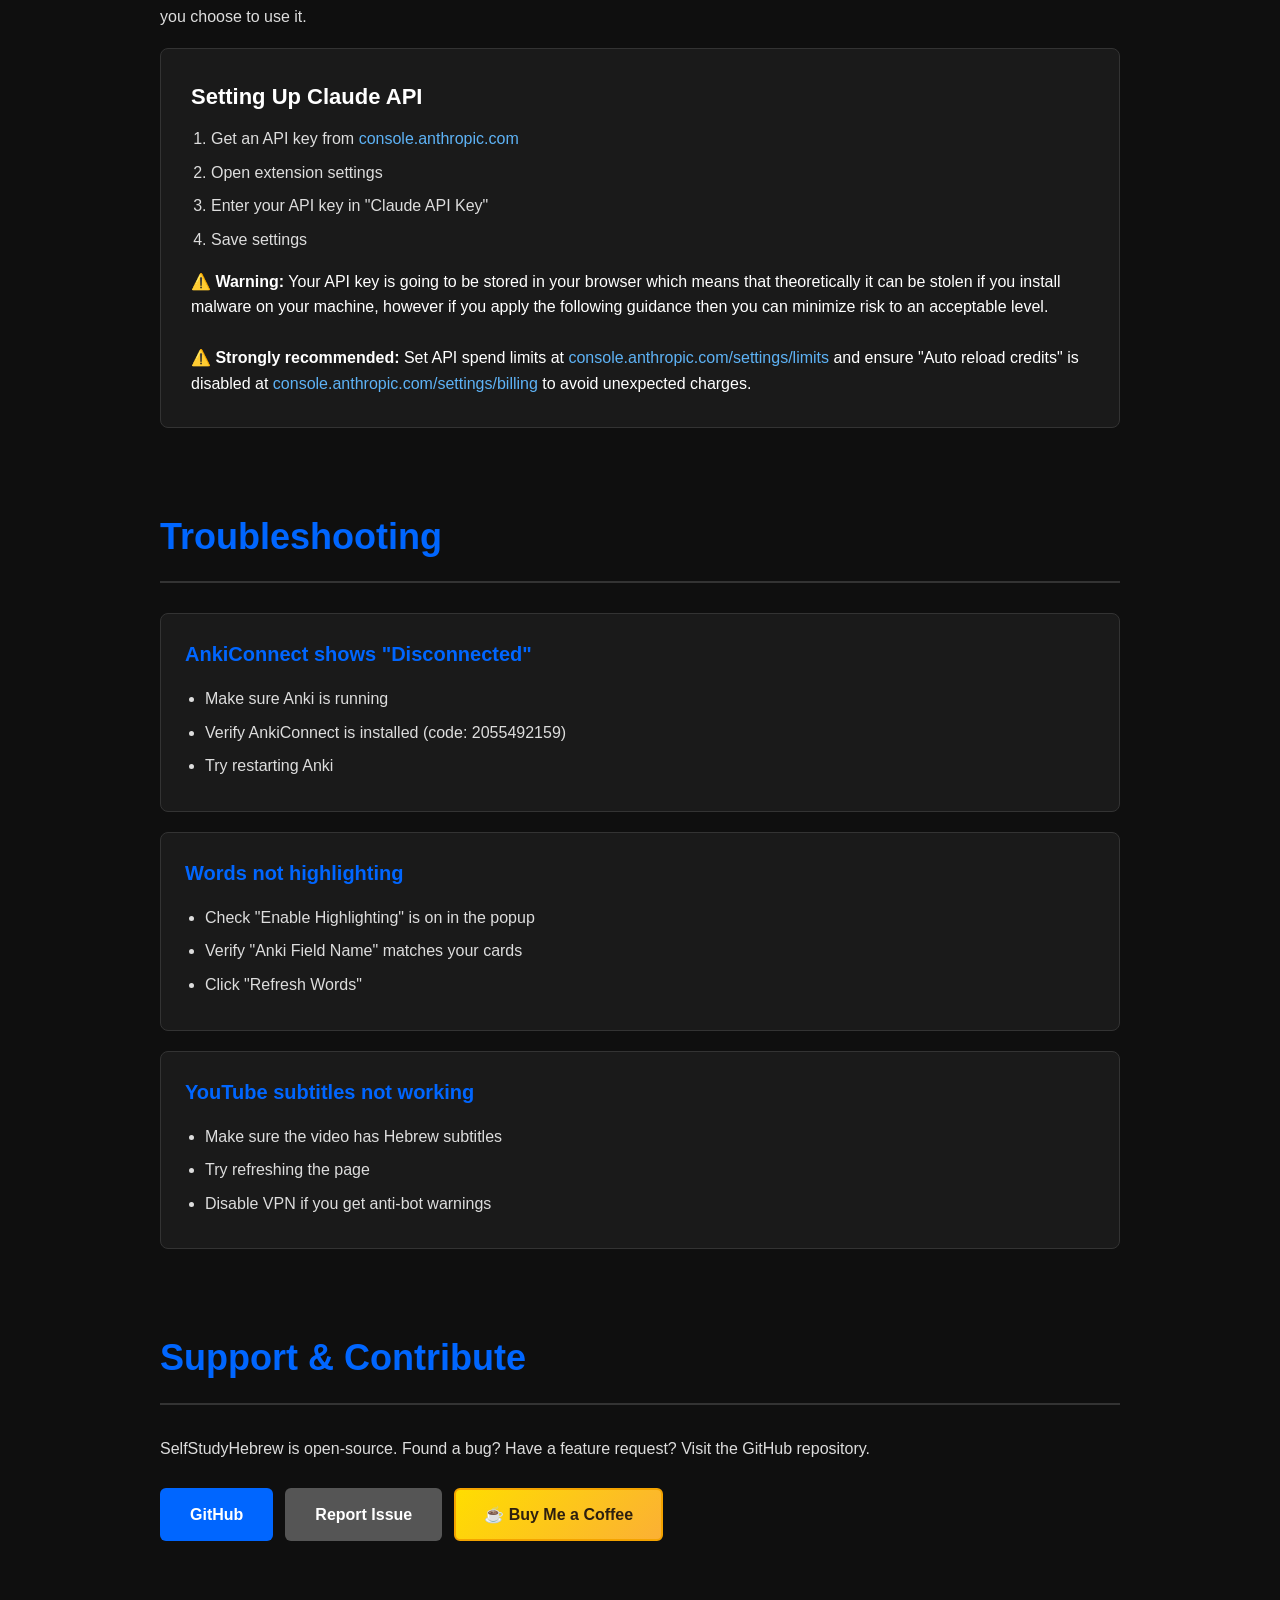
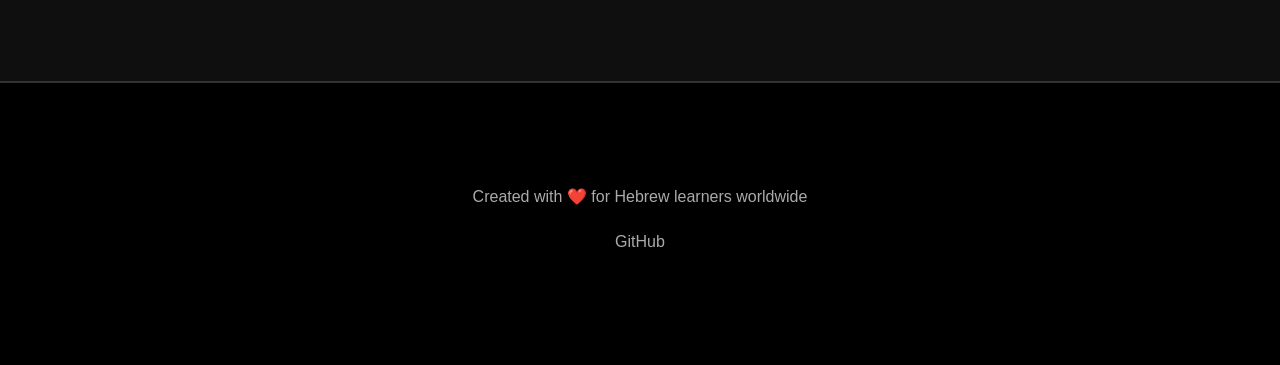
==== commit 8543bb97: "Added Chrome links" ====
--- a/index.html
+++ b/index.html
@@ -28,6 +28,7 @@
       <div class="hero-buttons">
         <a href="https://github.com/SelfStudyHebrew/selfstudyhebrew" class="btn btn-primary" target="_blank">View on GitHub</a>
         <a href="https://addons.mozilla.org/firefox/addon/selfstudyhebrew/" class="btn btn-primary" target="_blank">Firefox Extension</a>
+        <a href="https://chromewebstore.google.com/detail/selfstudyhebrew/njnmcimolhfjejhfgpjkjkgcdnbooocg" class="btn btn-primary" target="_blank">Chrome Extension</a>
       </div>
     </div>
   </div>
@@ -149,9 +150,9 @@
       <div class="step-card">
         <div class="step-number">3</div>
         <div class="step-content">
-          <h3>Firefox Browser</h3>
+          <h3>Browser Extension</h3>
           <p><a href="https://addons.mozilla.org/firefox/addon/selfstudyhebrew/" class="btn btn-small" target="_blank">Install the Firefox extension</a></p>
-          <p>Chrome support coming soon.</p>
+          <p><a href="https://chromewebstore.google.com/detail/selfstudyhebrew/njnmcimolhfjejhfgpjkjkgcdnbooocg" class="btn btn-small" target="_blank">Install the Chrome extension</a></p>
         </div>
       </div>
     </section>
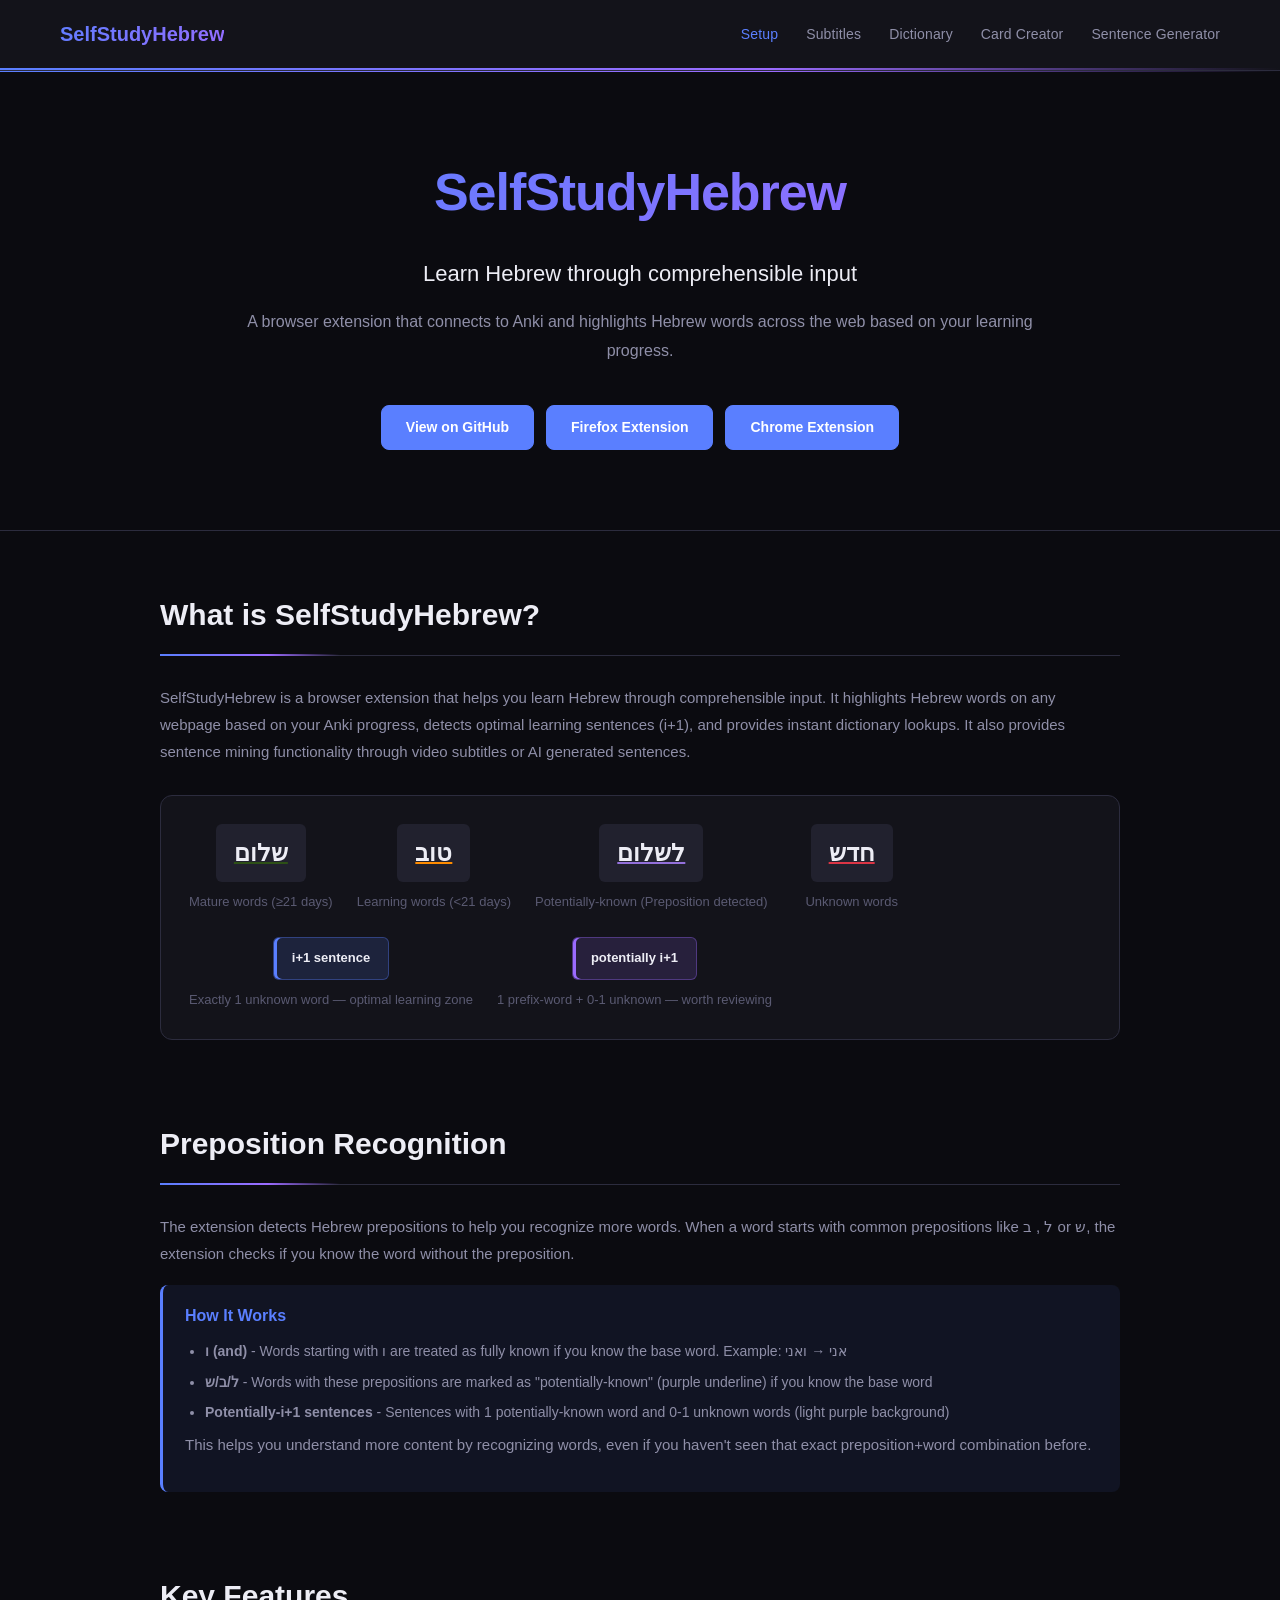
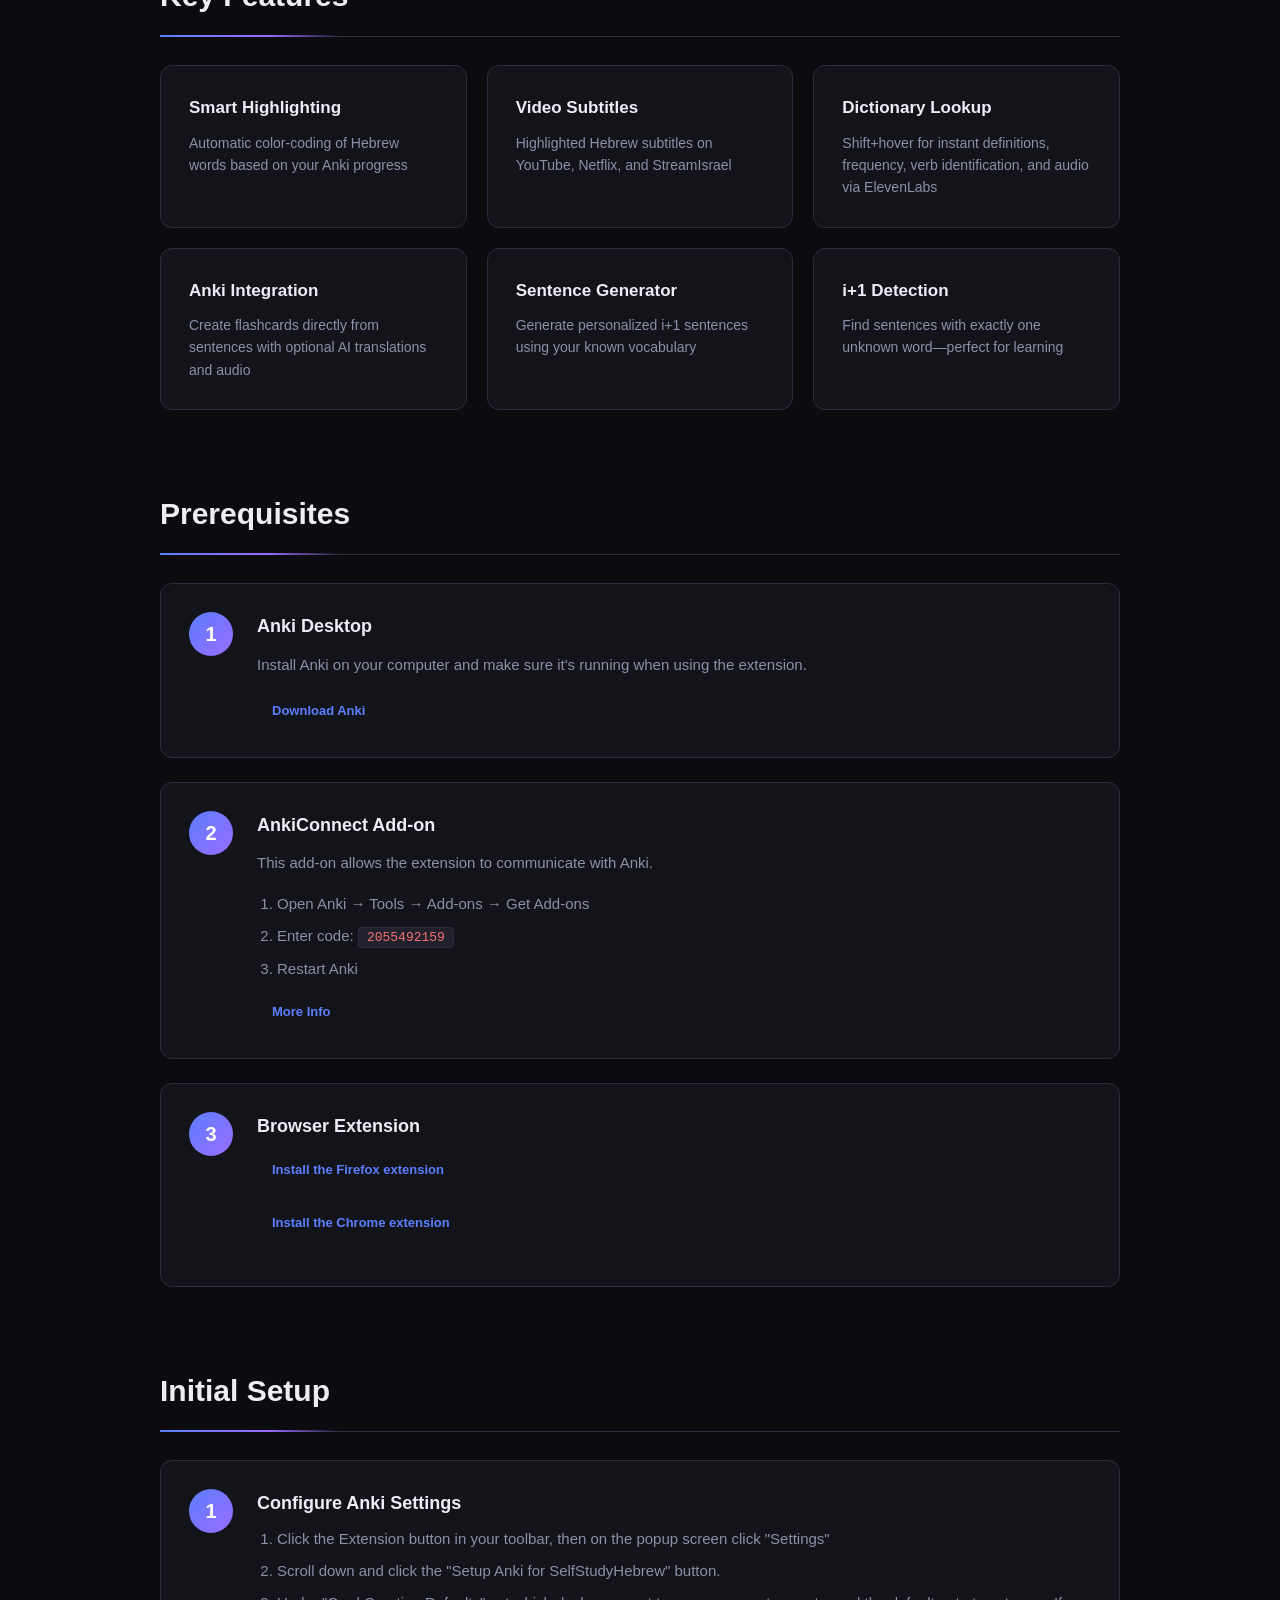
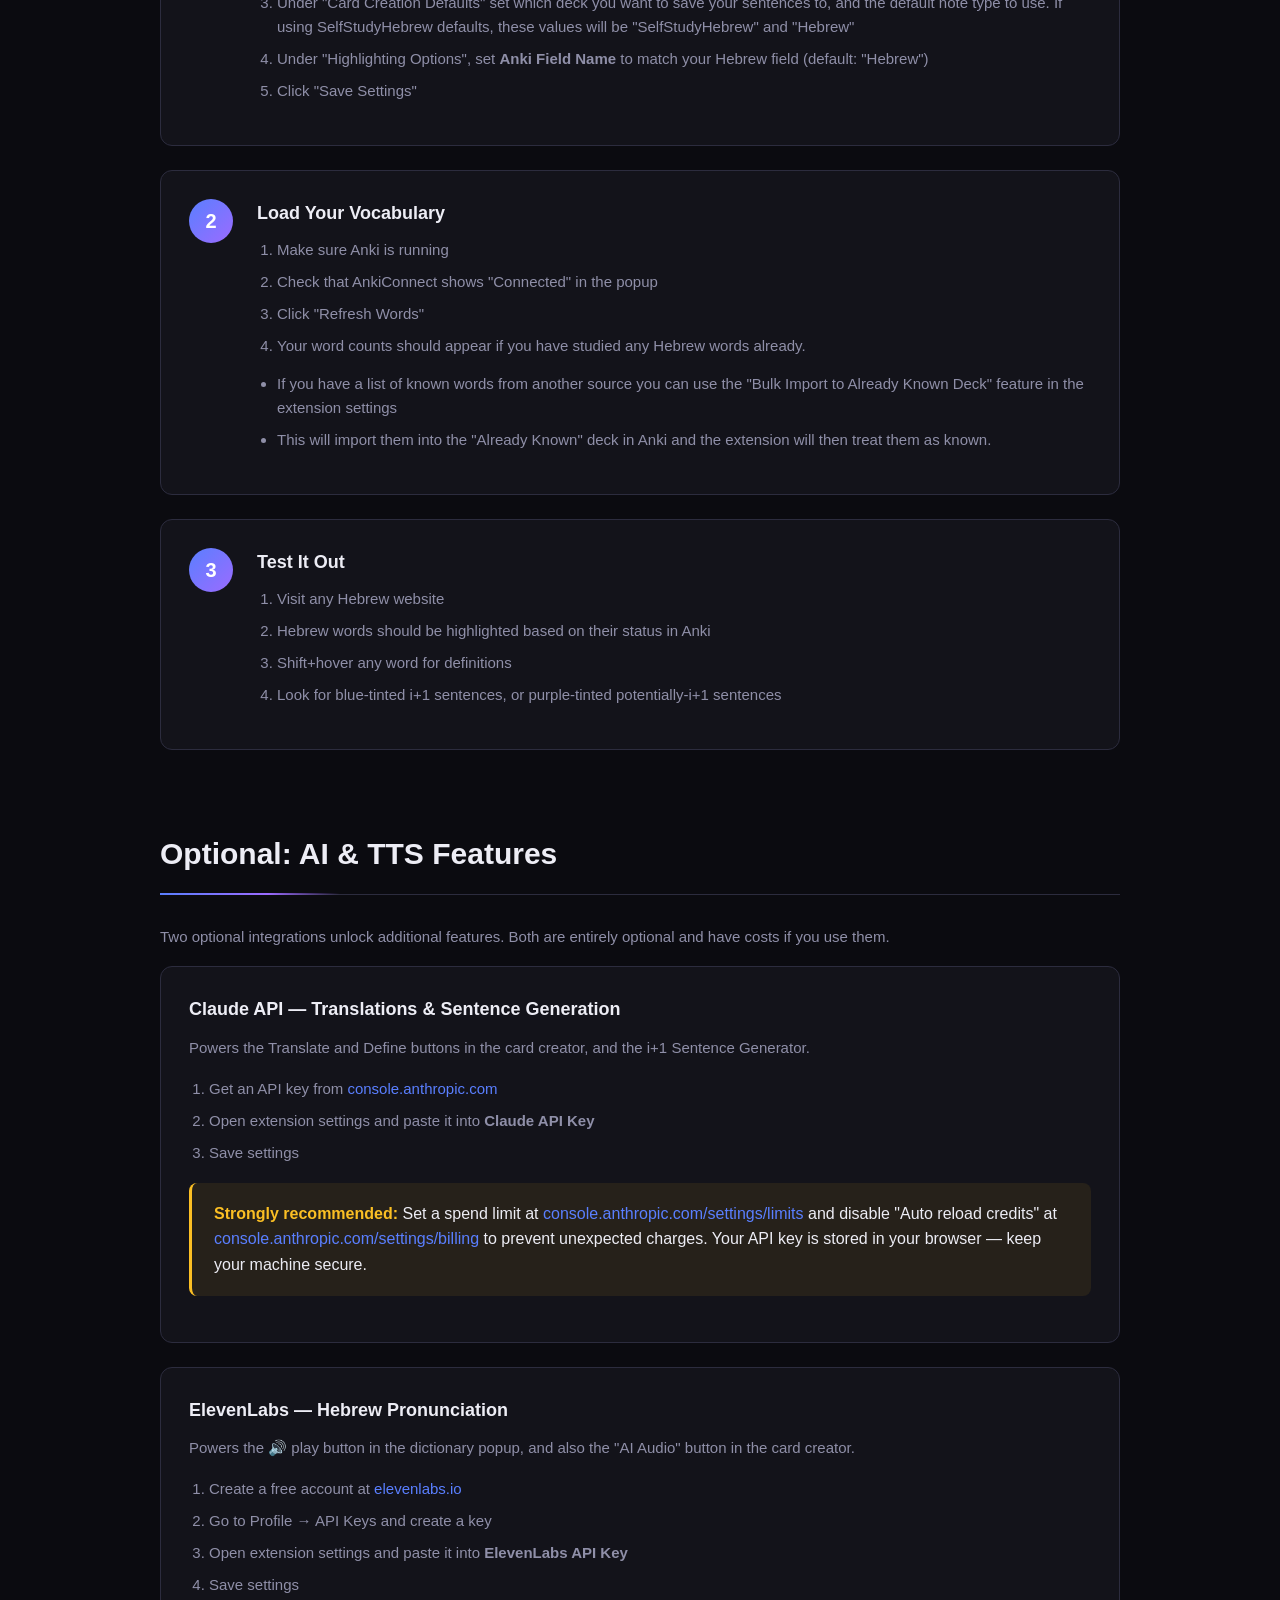
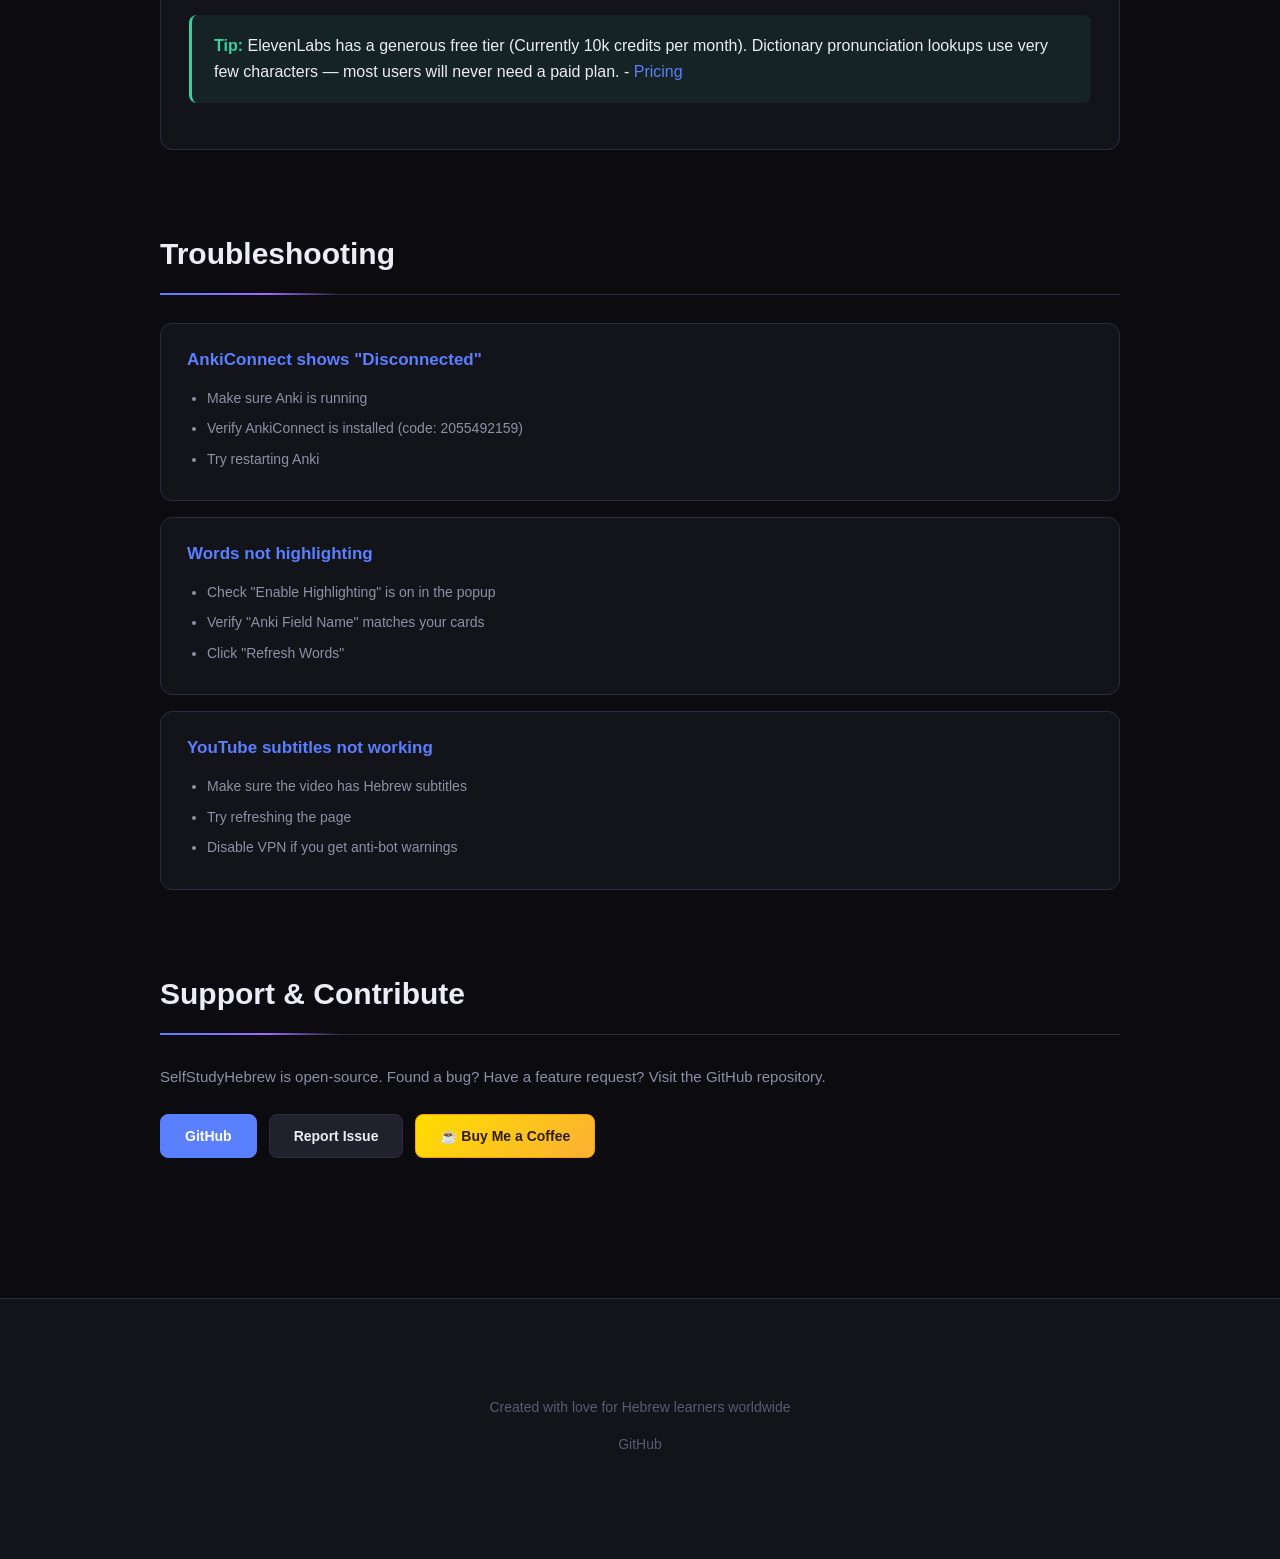
==== commit b51aa73d: "Complete Refresh" ====
--- a/index.html
+++ b/index.html
@@ -58,11 +58,11 @@
         </div>
         <div class="color-item">
           <div class="color-box i1-bg">i+1 sentence</div>
-          <span>Optimal learning zone</span>
-        </div>
-        <div class="color-item">
-          <div class="color-box potentially-i1-bg">potentially-i+1</div>
-          <span>Almost optimal (1 prefix + 0-1 unknown)</span>
+          <span>Exactly 1 unknown word — optimal learning zone</span>
+        </div>
+        <div class="color-item">
+          <div class="color-box potentially-i1-bg">potentially i+1</div>
+          <span>1 prefix-word + 0-1 unknown — worth reviewing</span>
         </div>
       </div>
     </section>
@@ -88,32 +88,26 @@
       <h2>Key Features</h2>
       <div class="feature-grid">
         <a href="index.html#highlighting" class="feature-card">
-          <div class="feature-icon">🎯</div>
           <h3>Smart Highlighting</h3>
           <p>Automatic color-coding of Hebrew words based on your Anki progress</p>
         </a>
         <a href="subtitles.html" class="feature-card">
-          <div class="feature-icon">🎬</div>
           <h3>Video Subtitles</h3>
           <p>Highlighted Hebrew subtitles on YouTube, Netflix, and StreamIsrael</p>
         </a>
         <a href="dictionary.html" class="feature-card">
-          <div class="feature-icon">📖</div>
           <h3>Dictionary Lookup</h3>
-          <p>Shift+hover for instant definitions, frequency, and potential verb identification</p>
+          <p>Shift+hover for instant definitions, frequency, verb identification, and audio via ElevenLabs</p>
         </a>
         <a href="cards.html" class="feature-card">
-          <div class="feature-icon">🃏</div>
           <h3>Anki Integration</h3>
-          <p>Create flashcards directly from sentences with optional AI translations</p>
+          <p>Create flashcards directly from sentences with optional AI translations and audio</p>
         </a>
         <a href="generator.html" class="feature-card">
-          <div class="feature-icon">🤖</div>
           <h3>Sentence Generator</h3>
           <p>Generate personalized i+1 sentences using your known vocabulary</p>
         </a>
         <a href="index.html#i1" class="feature-card">
-          <div class="feature-icon">📚</div>
           <h3>i+1 Detection</h3>
           <p>Find sentences with exactly one unknown word—perfect for learning</p>
         </a>
@@ -200,7 +194,7 @@
             <li>Visit any Hebrew website</li>
             <li>Hebrew words should be highlighted based on their status in Anki</li>
             <li>Shift+hover any word for definitions</li>
-            <li>Look for light blue i+1 sentences, or light purple potential i+1 sentences</li>
+            <li>Look for blue-tinted i+1 sentences, or purple-tinted potentially-i+1 sentences</li>
           </ol>
         </div>
       </div>
@@ -208,19 +202,37 @@
 
     <!-- Optional AI Setup -->
     <section class="section" id="ai-features">
-      <h2>Optional: AI Features</h2>
-      <p>Enable Claude AI for enhanced translations, definitions, and sentence generation. This is entirely optional and will cost money should you choose to use it.</p>
-
-      <div class="step-card">
-        <div class="step-content">
-          <h3>Setting Up Claude API</h3>
+      <h2>Optional: AI &amp; TTS Features</h2>
+      <p>Two optional integrations unlock additional features. Both are entirely optional and have costs if you use them.</p>
+
+      <div class="step-card">
+        <div class="step-content">
+          <h3>Claude API — Translations &amp; Sentence Generation</h3>
+          <p>Powers the Translate and Define buttons in the card creator, and the i+1 Sentence Generator.</p>
           <ol>
             <li>Get an API key from <a href="https://console.anthropic.com/" target="_blank">console.anthropic.com</a></li>
-            <li>Open extension settings</li>
-            <li>Enter your API key in "Claude API Key"</li>
+            <li>Open extension settings and paste it into <strong>Claude API Key</strong></li>
             <li>Save settings</li>
           </ol>
-          <strong>⚠️ Warning:</strong> Your API key is going to be stored in your browser which means that theoretically it can be stolen if you install malware on your machine, however if you apply the following guidance then you can minimize risk to an acceptable level.<br><br><strong>⚠️ Strongly recommended:</strong> Set API spend limits at <a href="https://console.anthropic.com/settings/limits" target="_blank">console.anthropic.com/settings/limits</a> and ensure "Auto reload credits" is disabled at <a href="https://console.anthropic.com/settings/billing" target="_blank">console.anthropic.com/settings/billing</a> to avoid unexpected charges. 
+          <div class="warning-box">
+            <strong>Strongly recommended:</strong> Set a spend limit at <a href="https://console.anthropic.com/settings/limits" target="_blank">console.anthropic.com/settings/limits</a> and disable "Auto reload credits" at <a href="https://console.anthropic.com/settings/billing" target="_blank">console.anthropic.com/settings/billing</a> to prevent unexpected charges. Your API key is stored in your browser — keep your machine secure.
+          </div>
+        </div>
+      </div>
+
+      <div class="step-card">
+        <div class="step-content">
+          <h3>ElevenLabs — Hebrew Pronunciation</h3>
+          <p>Powers the 🔊 play button in the dictionary popup, and also the "AI Audio" button in the card creator.</p>
+          <ol>
+            <li>Create a free account at <a href="https://elevenlabs.io" target="_blank">elevenlabs.io</a></li>
+            <li>Go to Profile → API Keys and create a key</li>
+            <li>Open extension settings and paste it into <strong>ElevenLabs API Key</strong></li>
+            <li>Save settings</li>
+          </ol>
+          <div class="tip-box">
+            <strong>Tip:</strong> ElevenLabs has a generous free tier (Currently 10k credits per month). Dictionary pronunciation lookups use very few characters — most users will never need a paid plan. - <a href="https://elevenlabs.io/pricing" target="_blank">Pricing</a>
+          </div>
         </div>
       </div>
     </section>
@@ -271,7 +283,7 @@
 
   <footer class="footer">
     <div class="container">
-      <p>Created with ❤️ for Hebrew learners worldwide</p>
+      <p>Created with love for Hebrew learners worldwide</p>
       <p class="footer-links">
         <a href="https://github.com/selfstudyhebrew/selfstudyhebrew">GitHub</a>
       </p>
--- a/styles.css
+++ b/styles.css
@@ -1,3 +1,21 @@
+/* ===== DESIGN TOKENS ===== */
+:root {
+  --bg: #0b0b10;
+  --surface: #13131a;
+  --surface-2: #1a1a24;
+  --surface-3: #21212e;
+  --border: #2c2c3e;
+  --accent: #5a7fff;
+  --accent-2: #9b6bff;
+  --text-primary: #ededf5;
+  --text-secondary: #8f8fa8;
+  --text-muted: #5a5a72;
+  --success: #34d399;
+  --error: #f87171;
+  --warning: #fbbf24;
+  --gradient: linear-gradient(90deg, #5a7fff, #9b6bff 60%, transparent);
+}
+
 * {
   margin: 0;
   padding: 0;
@@ -7,12 +25,12 @@
 body {
   font-family: -apple-system, BlinkMacSystemFont, 'Segoe UI', Roboto, Oxygen, Ubuntu, Cantarell, sans-serif;
   line-height: 1.6;
-  color: white;
-  background: #0f0f0f;
+  color: var(--text-primary);
+  background: var(--bg);
 }
 
 a {
-  color: #5eb3f6;
+  color: var(--accent);
   text-decoration: none;
 }
 
@@ -20,13 +38,20 @@
   text-decoration: underline;
 }
 
-/* Navigation */
+/* ===== NAVIGATION ===== */
 .navbar {
-  background: #000;
-  border-bottom: 2px solid #0066ff;
+  background: var(--surface);
+  border-bottom: 1px solid var(--border);
   position: sticky;
   top: 0;
   z-index: 1000;
+}
+
+.navbar::after {
+  content: '';
+  display: block;
+  height: 2px;
+  background: var(--gradient);
 }
 
 .nav-container {
@@ -39,82 +64,104 @@
 }
 
 .nav-brand {
-  font-size: 24px;
+  font-size: 20px;
   font-weight: 700;
-  color: #0066ff;
-  padding: 20px 0;
+  background: linear-gradient(135deg, var(--accent), var(--accent-2));
+  -webkit-background-clip: text;
+  -webkit-text-fill-color: transparent;
+  background-clip: text;
+  padding: 18px 0;
 }
 
 .nav-menu {
   display: flex;
   list-style: none;
-  gap: 30px;
+  gap: 28px;
 }
 
 .nav-menu a {
-  color: #aaa;
+  color: var(--text-secondary);
   text-decoration: none;
   font-weight: 500;
+  font-size: 14px;
   transition: color 0.2s;
-  padding: 20px 0;
+  padding: 18px 0;
   display: block;
+  letter-spacing: 0.01em;
 }
 
 .nav-menu a:hover,
 .nav-menu a.active {
-  color: #0066ff;
-  text-decoration: none;
-}
-
-/* Hero */
+  color: var(--accent);
+  text-decoration: none;
+}
+
+/* ===== HERO ===== */
 .hero {
-  background: #000;
-  border-bottom: 1px solid #333;
+  background: var(--bg);
+  border-bottom: 1px solid var(--border);
   padding: 80px 20px;
   text-align: center;
+  position: relative;
+  overflow: hidden;
+}
+
+.hero::before {
+  content: '';
+  position: absolute;
+  top: 0;
+  left: 0;
+  right: 0;
+  height: 1px;
+  background: var(--gradient);
 }
 
 .hero-content {
   max-width: 800px;
   margin: 0 auto;
+  position: relative;
 }
 
 .hero h1 {
-  font-size: 56px;
+  font-size: 52px;
   font-weight: 700;
-  color: #0066ff;
+  background: linear-gradient(135deg, var(--accent) 0%, var(--accent-2) 100%);
+  -webkit-background-clip: text;
+  -webkit-text-fill-color: transparent;
+  background-clip: text;
   margin-bottom: 20px;
+  letter-spacing: -0.02em;
 }
 
 .hero-subtitle {
-  font-size: 24px;
-  color: white;
-  margin-bottom: 16px;
+  font-size: 22px;
+  color: var(--text-primary);
+  margin-bottom: 14px;
   font-weight: 500;
 }
 
 .hero-description {
-  font-size: 18px;
-  color: #aaa;
+  font-size: 16px;
+  color: var(--text-secondary);
   margin-bottom: 40px;
   line-height: 1.8;
 }
 
 .hero-buttons {
   display: flex;
-  gap: 16px;
+  gap: 12px;
   justify-content: center;
   flex-wrap: wrap;
 }
 
-/* Container */
+/* ===== CONTAINER ===== */
 .container {
   max-width: 1000px;
   margin: 0 auto;
   padding: 60px 20px;
 }
 
-/* Section */
+/* ===== SECTIONS ===== */
 .section {
   margin-bottom: 80px;
 }
@@ -124,61 +171,76 @@
 }
 
 h2 {
-  font-size: 36px;
+  font-size: 30px;
   font-weight: 600;
-  color: #0066ff;
-  margin-bottom: 30px;
+  color: var(--text-primary);
+  margin-bottom: 28px;
   padding-bottom: 16px;
-  border-bottom: 2px solid #333;
+  border-bottom: 1px solid var(--border);
+  position: relative;
+}
+
+h2::after {
+  content: '';
+  position: absolute;
+  bottom: -1px;
+  left: 0;
+  width: 180px;
+  height: 2px;
+  background: var(--gradient);
 }
 
 h3 {
-  font-size: 22px;
+  font-size: 18px;
   font-weight: 600;
-  color: white;
+  color: var(--text-primary);
+  margin-bottom: 12px;
+}
+
+p {
+  color: var(--text-secondary);
   margin-bottom: 16px;
-}
-
-p {
-  color: #ddd;
-  margin-bottom: 16px;
-  font-size: 16px;
+  font-size: 15px;
   line-height: 1.8;
 }
 
-/* Buttons */
+/* ===== BUTTONS ===== */
 .btn {
   display: inline-block;
-  padding: 12px 28px;
-  border-radius: 6px;
+  padding: 10px 24px;
+  border-radius: 8px;
   font-weight: 600;
-  font-size: 16px;
+  font-size: 14px;
   text-decoration: none;
   transition: all 0.2s;
-  border: 2px solid transparent;
+  border: 1px solid transparent;
+  cursor: pointer;
 }
 
 .btn-primary {
-  background: #0066ff;
-  color: white;
+  background: var(--accent);
+  color: #fff;
+  border-color: var(--accent);
 }
 
 .btn-primary:hover {
-  background: #0052cc;
-  text-decoration: none;
-  transform: translateY(-2px);
-  box-shadow: 0 4px 12px rgba(255, 0, 0, 0.3);
+  background: #6e8fff;
+  box-shadow: 0 0 16px rgba(90, 127, 255, 0.4);
+  text-decoration: none;
+  transform: translateY(-1px);
 }
 
 .btn-secondary {
-  background: #555;
-  color: white;
+  background: var(--surface-3);
+  color: var(--text-primary);
+  border-color: var(--border);
 }
 
 .btn-secondary:hover {
-  background: #666;
-  text-decoration: none;
-  transform: translateY(-2px);
+  background: var(--surface-2);
+  border-color: var(--accent);
+  text-decoration: none;
+  transform: translateY(-1px);
 }
 
 .btn-coffee {
@@ -190,13 +252,13 @@
 .btn-coffee:hover {
   background: linear-gradient(135deg, #FBB034 0%, #FFDD00 100%);
   text-decoration: none;
-  transform: translateY(-2px);
-  box-shadow: 0 4px 12px rgba(255, 221, 0, 0.4);
+  transform: translateY(-1px);
+  box-shadow: 0 4px 12px rgba(255, 221, 0, 0.3);
 }
 
 .btn-small {
-  padding: 8px 16px;
-  font-size: 14px;
+  padding: 6px 14px;
+  font-size: 13px;
 }
 
 .button-group {
@@ -206,131 +268,148 @@
   margin-top: 24px;
 }
 
-/* Color Guide */
+/* ===== COLOR GUIDE ===== */
 .color-guide {
   display: flex;
-  gap: 30px;
+  gap: 24px;
   flex-wrap: wrap;
   margin: 30px 0;
-  padding: 30px;
-  background: #1a1a1a;
-  border-radius: 8px;
-  border: 1px solid #333;
+  padding: 28px;
+  background: var(--surface);
+  border-radius: 12px;
+  border: 1px solid var(--border);
 }
 
 .color-item {
   display: flex;
   flex-direction: column;
   align-items: center;
-  gap: 12px;
+  gap: 10px;
   min-width: 120px;
 }
 
 .color-box {
-  font-size: 28px;
-  padding: 12px 20px;
-  border-radius: 4px;
-  background: #0f0f0f;
+  font-size: 24px;
+  padding: 10px 18px;
+  border-radius: 6px;
+  background: var(--surface-3);
   font-weight: 600;
   direction: rtl;
 }
 
 .color-box.green-underline {
-  border-bottom: 3px solid #2d5016;
-  color: white;
+  text-decoration: underline;
+  text-decoration-color: #2d5016;
+  text-decoration-thickness: 2px;
+  color: var(--text-primary);
 }
 
 .color-box.orange-underline {
-  border-bottom: 3px solid #ff8c00;
-  color: white;
+  text-decoration: underline;
+  text-decoration-color: #ff8c00;
+  text-decoration-thickness: 2px;
+  color: var(--text-primary);
 }
 
 .color-box.purple-underline {
-  border-bottom: 3px solid #9370db;
-  color: white;
+  text-decoration: underline;
+  text-decoration-color: #9370db;
+  text-decoration-thickness: 2px;
+  color: var(--text-primary);
 }
 
 .color-box.red-underline {
-  border-bottom: 3px solid #dc3545;
-  color: white;
+  text-decoration: underline;
+  text-decoration-color: #dc3545;
+  text-decoration-thickness: 2px;
+  color: var(--text-primary);
 }
 
 .color-box.i1-bg {
-  background: #add8e6;
-  color: #0f0f0f;
+  background: rgba(90, 127, 255, 0.15);
+  color: var(--text-primary);
+  border: 1px solid rgba(90, 127, 255, 0.35);
+  box-shadow: inset 3px 0 0 #5a7fff;
+  font-size: 13px;
+  direction: ltr;
 }
 
 .color-box.potentially-i1-bg {
-  background: #e6d5f5;
-  color: #0f0f0f;
+  background: rgba(155, 107, 255, 0.15);
+  color: var(--text-primary);
+  border: 1px solid rgba(155, 107, 255, 0.35);
+  box-shadow: inset 3px 0 0 #9b6bff;
+  font-size: 13px;
+  direction: ltr;
 }
 
 .color-item span {
-  color: #aaa;
-  font-size: 14px;
+  color: var(--text-muted);
+  font-size: 13px;
   text-align: center;
 }
 
-/* Feature Grid */
+/* ===== FEATURE GRID ===== */
 .feature-grid {
   display: grid;
-  grid-template-columns: repeat(auto-fit, minmax(280px, 1fr));
+  grid-template-columns: repeat(auto-fit, minmax(260px, 1fr));
+  gap: 20px;
+  margin: 28px 0;
+}
+
+.feature-card {
+  background: var(--surface);
+  border: 1px solid var(--border);
+  border-radius: 12px;
+  padding: 28px;
+  transition: all 0.2s;
+  text-decoration: none;
+  display: block;
+}
+
+.feature-card:hover {
+  border-color: var(--accent);
+  transform: translateY(-3px);
+  box-shadow: 0 8px 24px rgba(90, 127, 255, 0.15);
+  text-decoration: none;
+}
+
+.feature-icon {
+  font-size: 36px;
+  margin-bottom: 14px;
+}
+
+.feature-card h3 {
+  color: var(--text-primary);
+  margin-bottom: 10px;
+  font-size: 17px;
+}
+
+.feature-card p {
+  color: var(--text-secondary);
+  margin: 0;
+  font-size: 14px;
+  line-height: 1.6;
+}
+
+/* ===== STEP CARDS ===== */
+.step-card {
+  display: flex;
   gap: 24px;
-  margin: 30px 0;
-}
-
-.feature-card {
-  background: #1a1a1a;
-  border: 1px solid #333;
-  border-radius: 8px;
-  padding: 30px;
-  transition: all 0.2s;
-  text-decoration: none;
-  display: block;
-}
-
-.feature-card:hover {
-  border-color: #0066ff;
-  transform: translateY(-4px);
-  box-shadow: 0 8px 20px rgba(255, 0, 0, 0.2);
-  text-decoration: none;
-}
-
-.feature-icon {
-  font-size: 48px;
-  margin-bottom: 16px;
-}
-
-.feature-card h3 {
-  color: #0066ff;
-  margin-bottom: 12px;
-  font-size: 20px;
-}
-
-.feature-card p {
-  color: #aaa;
-  margin: 0;
-  font-size: 15px;
-}
-
-/* Step Cards */
-.step-card {
-  display: flex;
-  gap: 24px;
-  margin-bottom: 30px;
-  padding: 30px;
-  background: #1a1a1a;
-  border: 1px solid #333;
-  border-radius: 8px;
+  margin-bottom: 24px;
+  padding: 28px;
+  background: var(--surface);
+  border: 1px solid var(--border);
+  border-radius: 12px;
 }
 
 .step-number {
   flex-shrink: 0;
-  width: 50px;
-  height: 50px;
-  background: #0066ff;
+  width: 44px;
+  height: 44px;
+  background: linear-gradient(135deg, var(--accent), var(--accent-2));
   color: white;
-  font-size: 24px;
+  font-size: 20px;
   font-weight: 700;
   border-radius: 50%;
   display: flex;
@@ -344,82 +423,97 @@
 
 .step-content h3 {
   margin-top: 0;
-  margin-bottom: 12px;
+  margin-bottom: 10px;
 }
 
 .step-content ol,
 .step-content ul {
   margin-left: 20px;
-  margin-bottom: 16px;
+  margin-bottom: 14px;
 }
 
 .step-content li {
   margin-bottom: 8px;
-  color: #ddd;
+  color: var(--text-secondary);
+  font-size: 15px;
+  line-height: 1.6;
 }
 
 code {
-  background: #272727;
-  color: #ff6666;
-  padding: 3px 8px;
+  background: var(--surface-3);
+  color: var(--error);
+  padding: 2px 8px;
   border-radius: 4px;
   font-family: 'Courier New', monospace;
-  font-size: 14px;
-}
-
-/* Info/Warning Boxes */
+  font-size: 13px;
+  border: 1px solid var(--border);
+}
+
+/* ===== INFO / WARNING BOXES ===== */
 .info-box,
+.warning-box,
+.tip-box {
+  padding: 18px 22px;
+  border-radius: 8px;
+  margin: 18px 0;
+  border-left: 3px solid;
+}
+
+.info-box {
+  background: rgba(90, 127, 255, 0.08);
+  border-color: var(--accent);
+}
+
+.info-box h3 {
+  color: var(--accent);
+  margin-top: 0;
+  font-size: 16px;
+}
+
 .warning-box {
-  padding: 20px 24px;
-  border-radius: 8px;
-  margin: 20px 0;
-  border-left: 4px solid;
-}
-
-.info-box {
-  background: #1a2a3a;
-  border-color: #5eb3f6;
-}
-
-.info-box h3 {
-  color: #5eb3f6;
-  margin-top: 0;
-}
-
-.warning-box {
-  background: #2a1a1a;
-  border-color: #ff8c00;
+  background: rgba(251, 191, 36, 0.08);
+  border-color: var(--warning);
 }
 
 .warning-box strong {
-  color: #ff8c00;
+  color: var(--warning);
+}
+
+.tip-box {
+  background: rgba(52, 211, 153, 0.08);
+  border-color: var(--success);
+}
+
+.tip-box strong {
+  color: var(--success);
 }
 
 .info-box ol,
 .info-box ul {
   margin-left: 20px;
-  margin-top: 12px;
+  margin-top: 10px;
 }
 
 .info-box li {
   margin-bottom: 8px;
-  color: #ddd;
-}
-
-/* FAQ Items */
+  color: var(--text-secondary);
+  font-size: 14px;
+}
+
+/* ===== FAQ ITEMS ===== */
 .faq-item {
-  padding: 24px;
-  margin-bottom: 20px;
-  background: #1a1a1a;
-  border: 1px solid #333;
-  border-radius: 8px;
+  padding: 22px 26px;
+  margin-bottom: 16px;
+  background: var(--surface);
+  border: 1px solid var(--border);
+  border-radius: 12px;
 }
 
 .faq-item h3 {
-  color: #0066ff;
+  color: var(--accent);
   margin-top: 0;
-  margin-bottom: 16px;
-  font-size: 20px;
+  margin-bottom: 14px;
+  font-size: 17px;
 }
 
 .faq-item ul {
@@ -429,121 +523,86 @@
 
 .faq-item li {
   margin-bottom: 8px;
-  color: #ddd;
-}
-
-/* Screenshot/Image */
+  color: var(--text-secondary);
+  font-size: 14px;
+}
+
+.faq-item p {
+  font-size: 14px;
+  margin-bottom: 8px;
+}
+
+/* ===== SCREENSHOT ===== */
 .screenshot {
   width: 100%;
   max-width: 800px;
-  border-radius: 8px;
-  border: 2px solid #333;
-  margin: 30px 0;
+  border-radius: 10px;
+  border: 1px solid var(--border);
+  margin: 28px 0;
 }
 
 .screenshot-caption {
   text-align: center;
-  color: #aaa;
-  font-size: 14px;
+  color: var(--text-muted);
+  font-size: 13px;
+  margin-top: 10px;
+  font-style: italic;
+}
+
+/* ===== FOOTER ===== */
+.footer {
+  background: var(--surface);
+  border-top: 1px solid var(--border);
+  padding: 36px 20px;
+  text-align: center;
+  margin-top: 80px;
+}
+
+.footer p {
+  color: var(--text-muted);
+  margin-bottom: 6px;
+  font-size: 14px;
+}
+
+.footer-links {
   margin-top: 12px;
-  font-style: italic;
-}
-
-/* Footer */
-.footer {
-  background: #000;
-  border-top: 2px solid #333;
-  padding: 40px 20px;
-  text-align: center;
-  color: #aaa;
-  margin-top: 80px;
-}
-
-.footer p {
-  color: #aaa;
-  margin-bottom: 8px;
-}
-
-.footer-links {
-  margin-top: 16px;
 }
 
 .footer-links a {
-  color: #aaa;
+  color: var(--text-muted);
   margin: 0 8px;
+  font-size: 14px;
 }
 
 .footer-links a:hover {
-  color: #0066ff;
-}
-
-/* Responsive */
-@media (max-width: 768px) {
-  .nav-container {
-    flex-direction: column;
-    padding: 10px 20px;
-  }
-
-  .nav-menu {
-    flex-wrap: wrap;
-    justify-content: center;
-    gap: 15px;
-    padding: 10px 0;
-  }
-
-  .nav-menu a {
-    padding: 8px 0;
-  }
-
-  .hero h1 {
-    font-size: 36px;
-  }
-
-  .hero-subtitle {
-    font-size: 20px;
-  }
-
-  .hero-description {
-    font-size: 16px;
-  }
-
-  h2 {
-    font-size: 28px;
-  }
-
-  .feature-grid {
-    grid-template-columns: 1fr;
-  }
-
-  .step-card {
-    flex-direction: column;
-  }
-
-  .color-guide {
-    flex-direction: column;
-    align-items: center;
-  }
-
-  .hero-buttons {
-    flex-direction: column;
-  }
-
-  .hero-buttons .btn {
-    width: 100%;
-    text-align: center;
-  }
-}
-
-/* Page-specific styles */
+  color: var(--accent);
+  text-decoration: none;
+}
+
+/* ===== SHORTCUT KEY ===== */
+.shortcut-key {
+  display: inline-block;
+  background: var(--surface-3);
+  color: var(--text-primary);
+  padding: 3px 10px;
+  border-radius: 5px;
+  font-family: 'Courier New', monospace;
+  font-size: 13px;
+  font-weight: 600;
+  border: 1px solid var(--border);
+  margin: 0 3px;
+}
+
+/* ===== PAGE-SPECIFIC ===== */
 .video-embed {
   position: relative;
   padding-bottom: 56.25%;
   height: 0;
   overflow: hidden;
   max-width: 100%;
-  margin: 30px 0;
-  border-radius: 8px;
-  border: 2px solid #333;
+  margin: 28px 0;
+  border-radius: 10px;
+  border: 1px solid var(--border);
 }
 
 .video-embed iframe {
@@ -554,27 +613,63 @@
   height: 100%;
 }
 
-.tip-box {
-  background: #1a1a1a;
-  border-left: 4px solid #28a745;
-  padding: 20px 24px;
-  margin: 20px 0;
-  border-radius: 8px;
-}
-
-.tip-box strong {
-  color: #28a745;
-}
-
-.shortcut-key {
-  display: inline-block;
-  background: #272727;
-  color: #ff6666;
-  padding: 4px 12px;
-  border-radius: 4px;
-  font-family: 'Courier New', monospace;
-  font-size: 14px;
-  font-weight: 600;
-  border: 1px solid #444;
-  margin: 0 4px;
-}
+/* ===== RESPONSIVE ===== */
+@media (max-width: 768px) {
+  .nav-container {
+    flex-direction: column;
+    padding: 10px 20px;
+  }
+
+  .nav-brand {
+    padding: 14px 0 8px;
+  }
+
+  .nav-menu {
+    flex-wrap: wrap;
+    justify-content: center;
+    gap: 12px;
+    padding: 8px 0 14px;
+  }
+
+  .nav-menu a {
+    padding: 6px 0;
+  }
+
+  .hero h1 {
+    font-size: 34px;
+  }
+
+  .hero-subtitle {
+    font-size: 18px;
+  }
+
+  .hero-description {
+    font-size: 15px;
+  }
+
+  h2 {
+    font-size: 24px;
+  }
+
+  .feature-grid {
+    grid-template-columns: 1fr;
+  }
+
+  .step-card {
+    flex-direction: column;
+  }
+
+  .color-guide {
+    flex-direction: column;
+    align-items: center;
+  }
+
+  .hero-buttons {
+    flex-direction: column;
+  }
+
+  .hero-buttons .btn {
+    width: 100%;
+    text-align: center;
+  }
+}
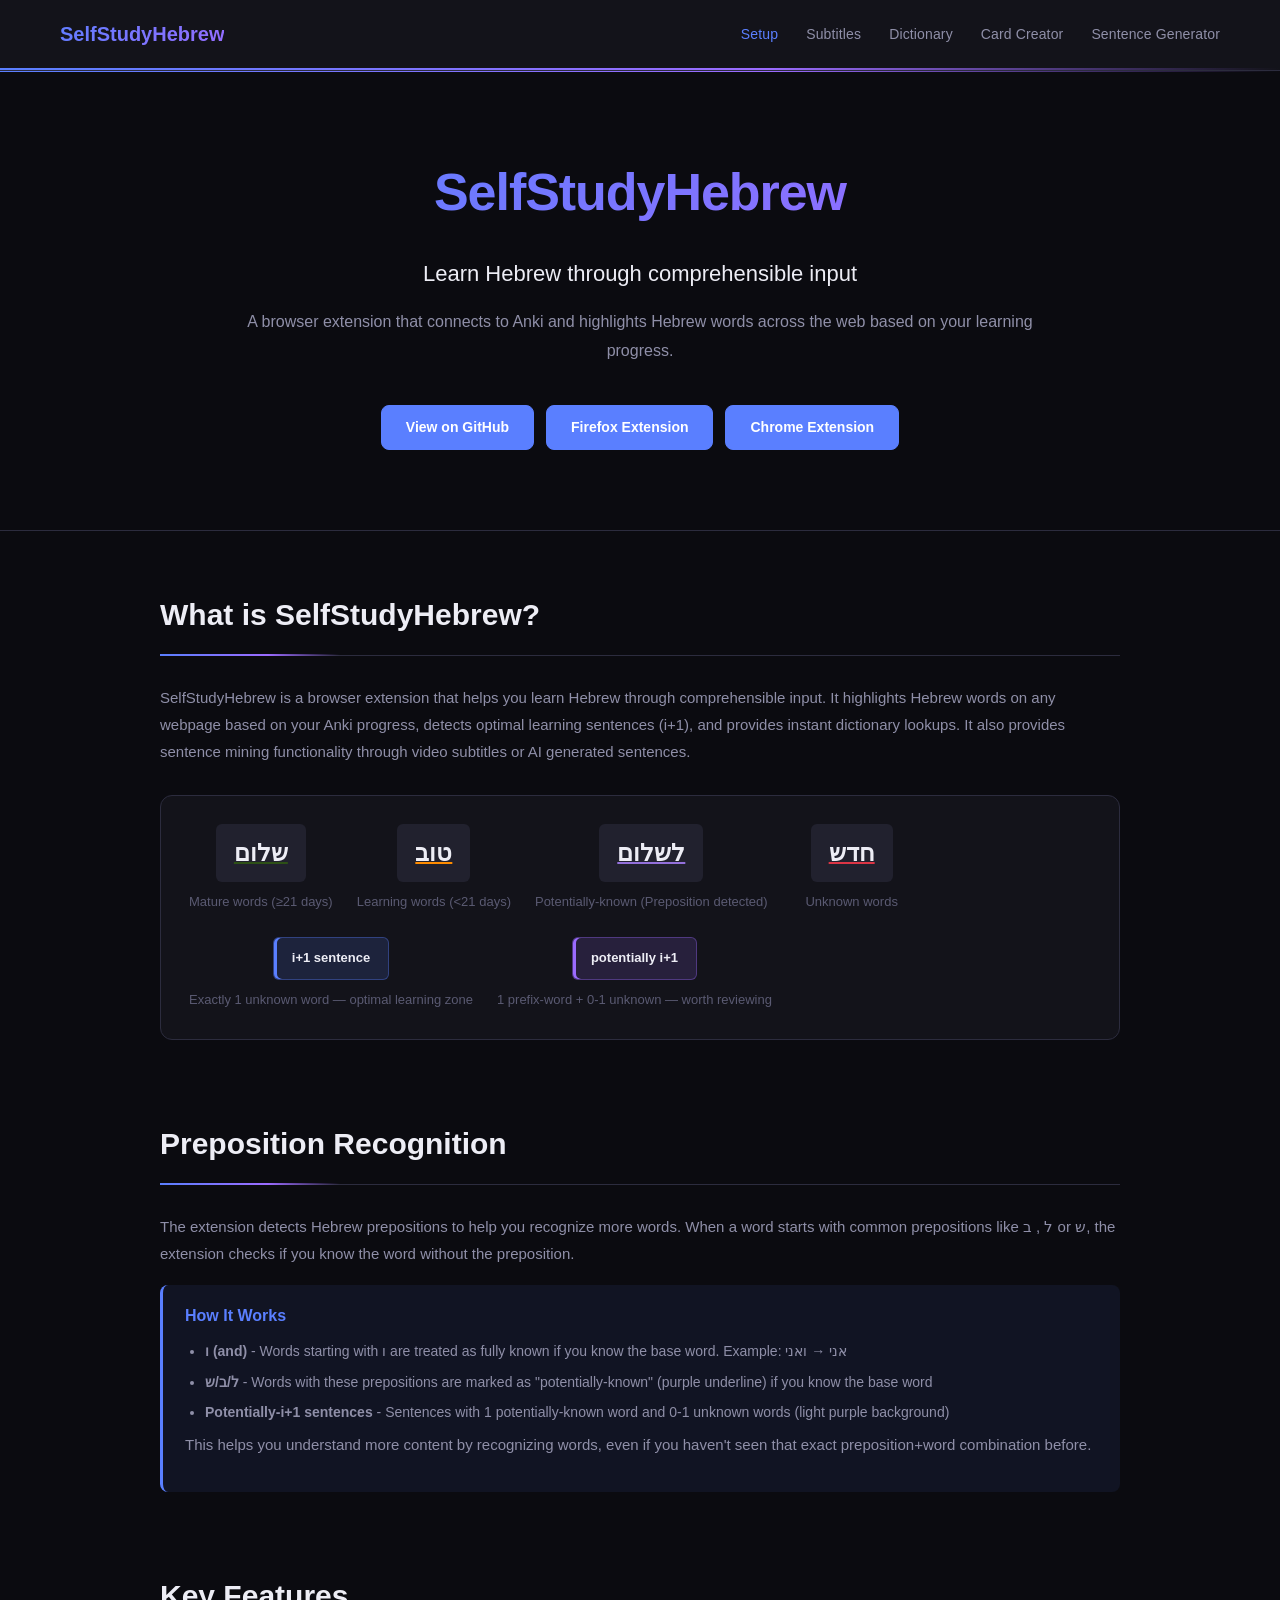
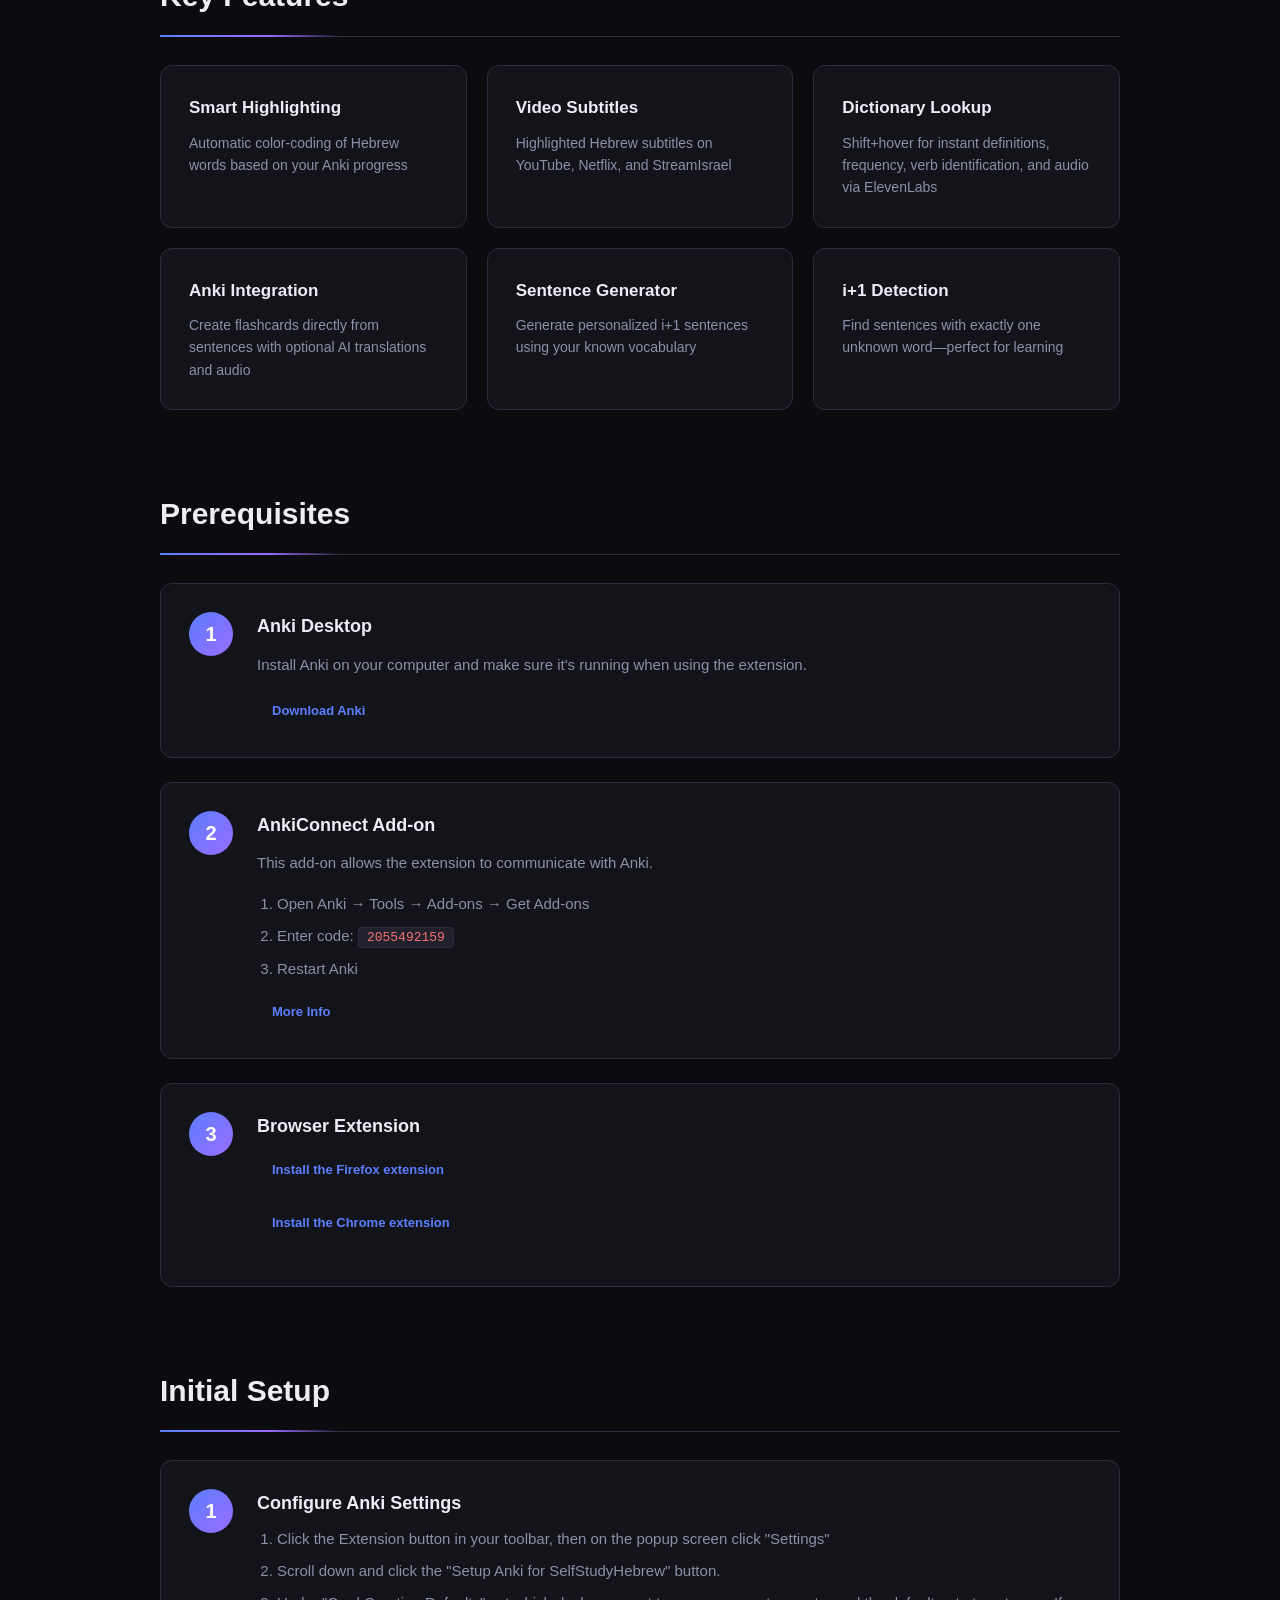
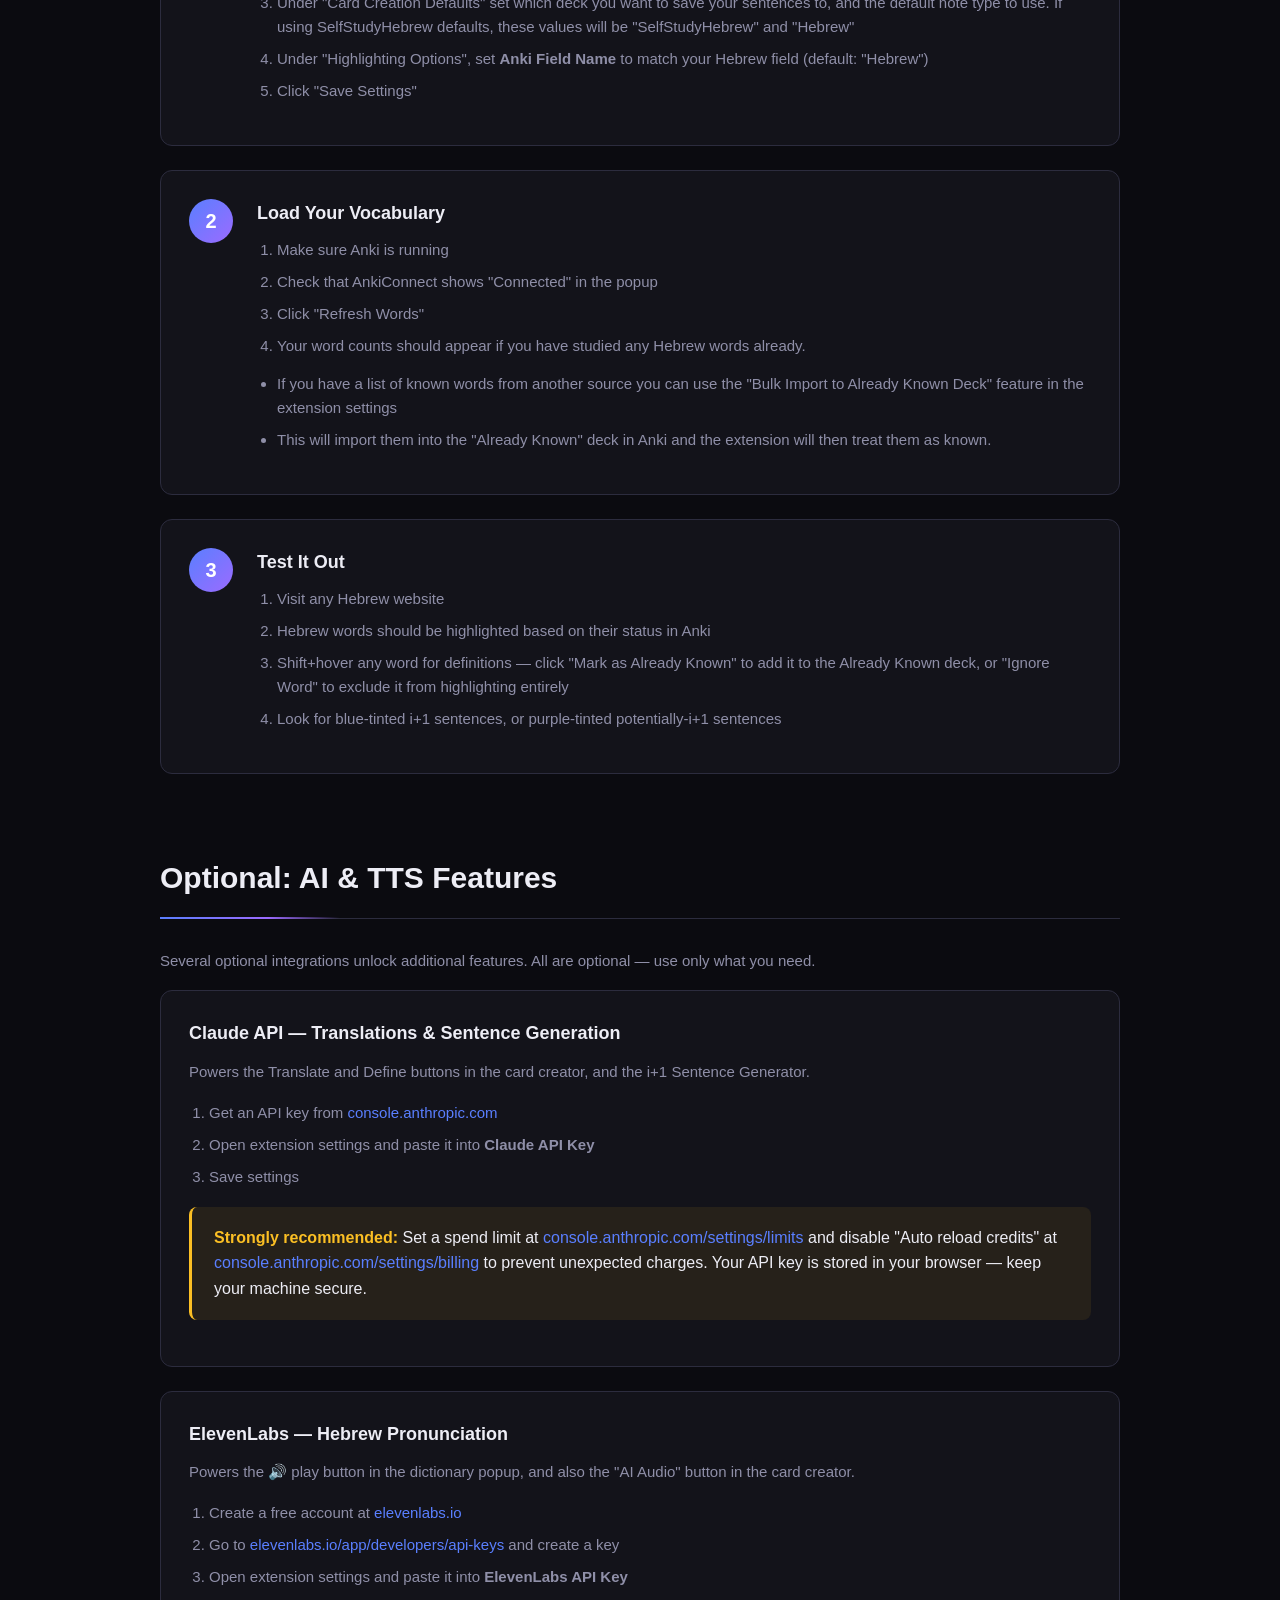
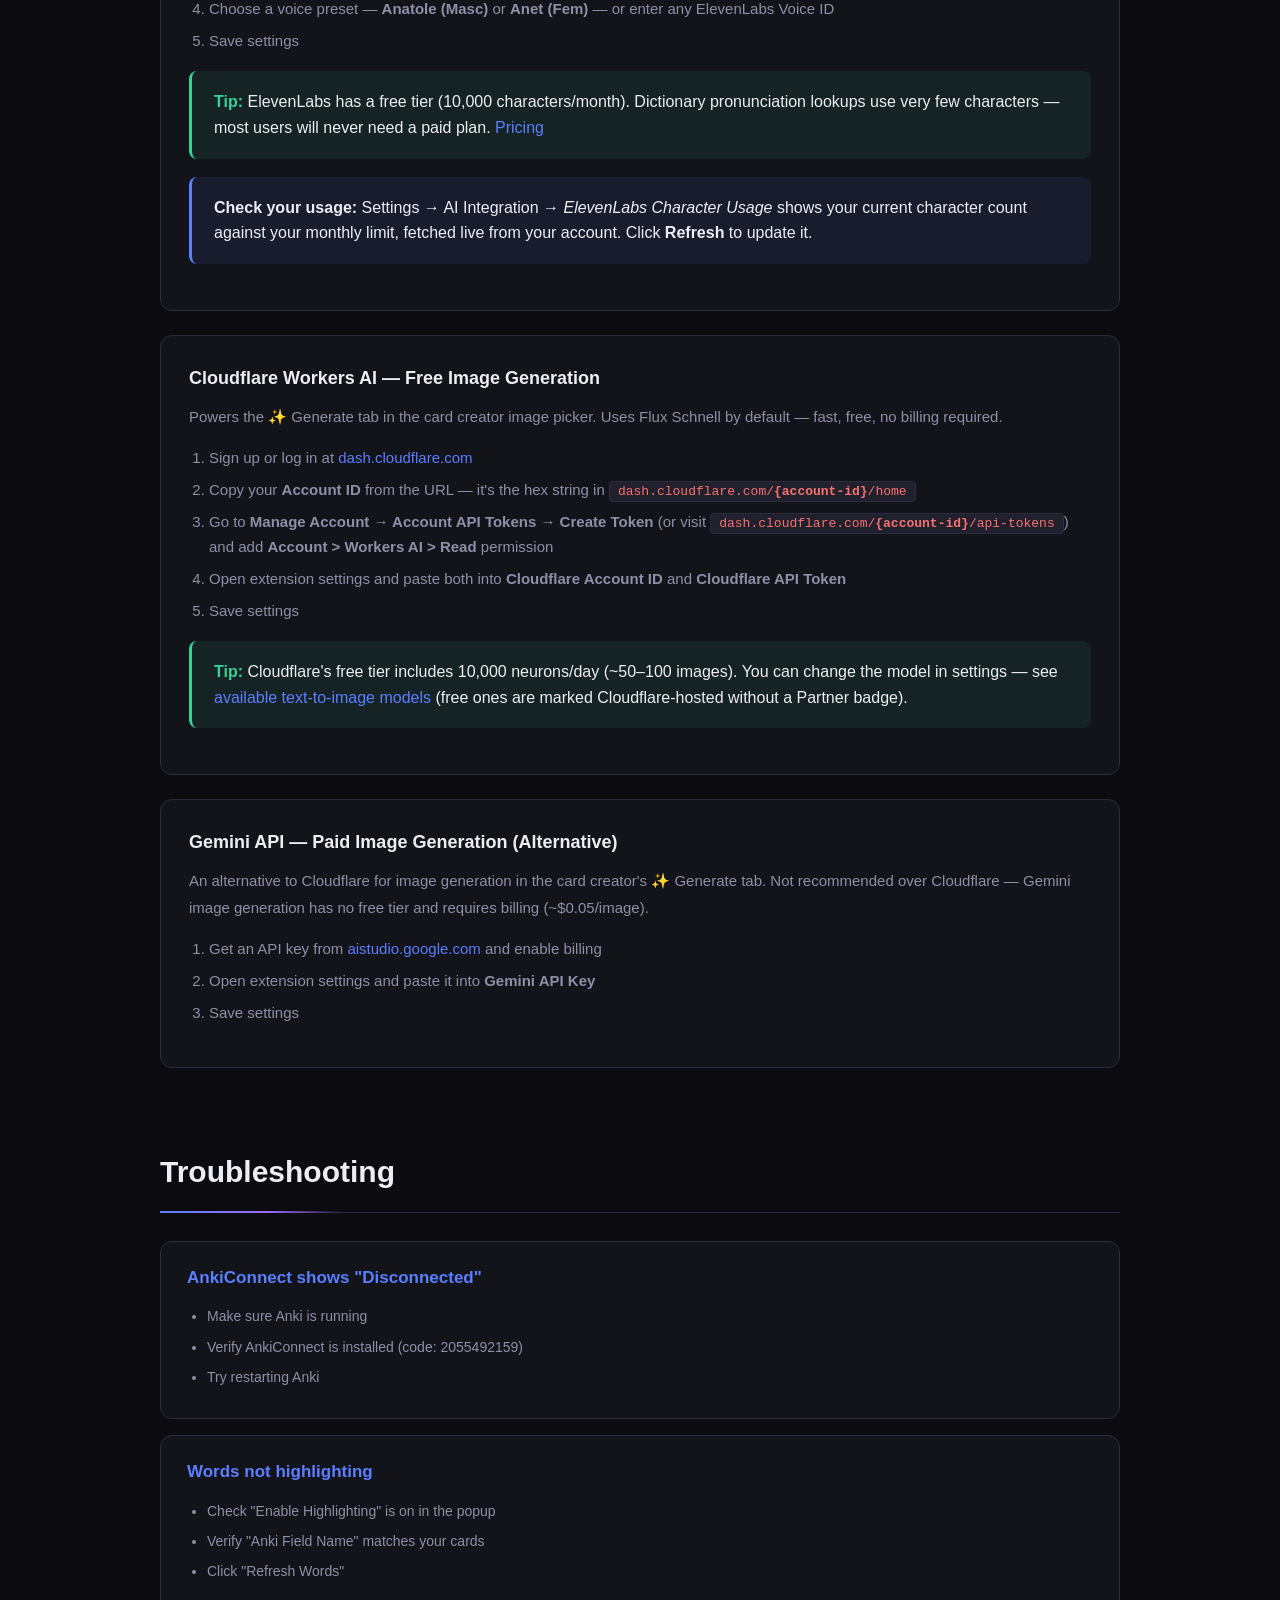
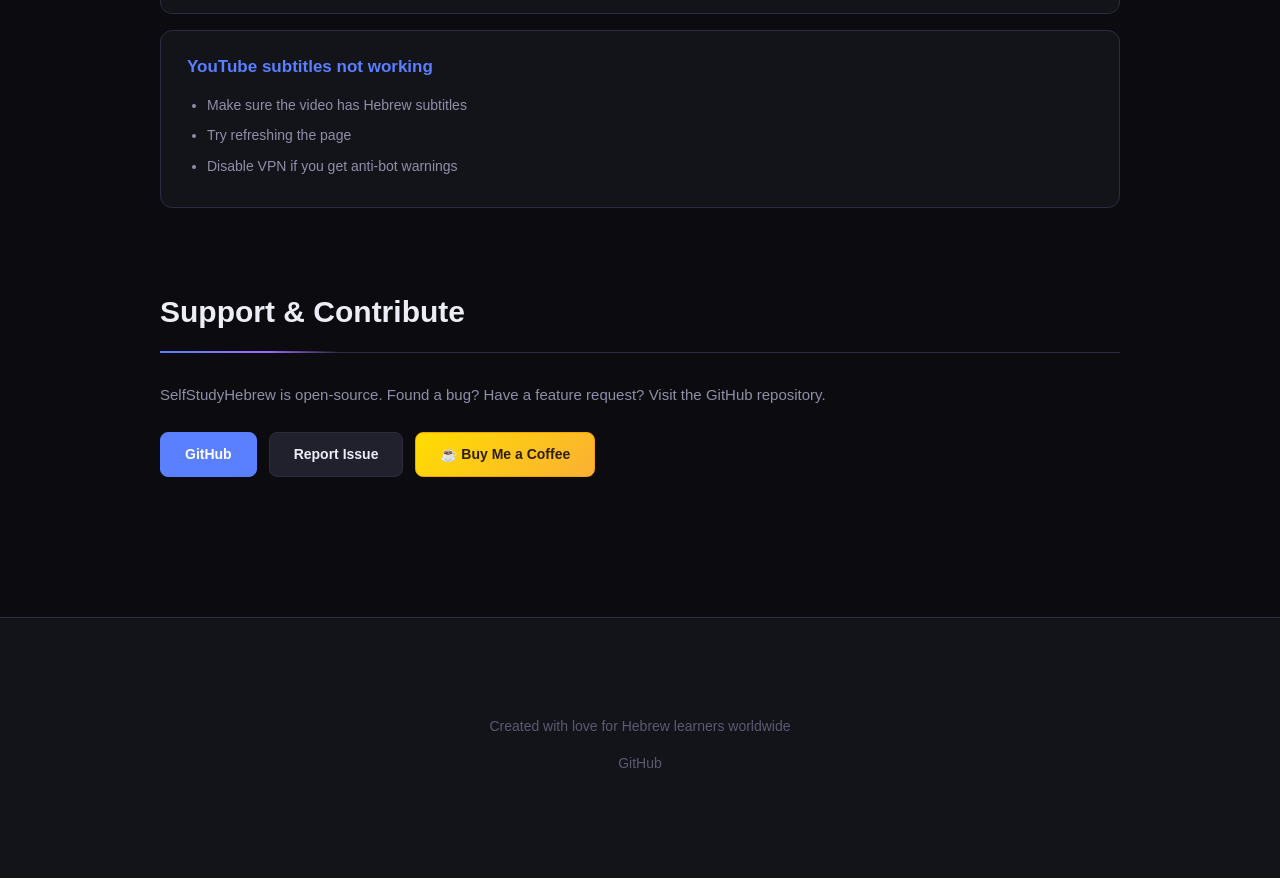
==== commit 53c7001e: "Updates" ====
--- a/index.html
+++ b/index.html
@@ -193,7 +193,7 @@
           <ol>
             <li>Visit any Hebrew website</li>
             <li>Hebrew words should be highlighted based on their status in Anki</li>
-            <li>Shift+hover any word for definitions</li>
+            <li>Shift+hover any word for definitions — click "Mark as Already Known" to add it to the Already Known deck, or "Ignore Word" to exclude it from highlighting entirely</li>
             <li>Look for blue-tinted i+1 sentences, or purple-tinted potentially-i+1 sentences</li>
           </ol>
         </div>
@@ -203,7 +203,7 @@
     <!-- Optional AI Setup -->
     <section class="section" id="ai-features">
       <h2>Optional: AI &amp; TTS Features</h2>
-      <p>Two optional integrations unlock additional features. Both are entirely optional and have costs if you use them.</p>
+      <p>Several optional integrations unlock additional features. All are optional — use only what you need.</p>
 
       <div class="step-card">
         <div class="step-content">
@@ -226,13 +226,46 @@
           <p>Powers the 🔊 play button in the dictionary popup, and also the "AI Audio" button in the card creator.</p>
           <ol>
             <li>Create a free account at <a href="https://elevenlabs.io" target="_blank">elevenlabs.io</a></li>
-            <li>Go to Profile → API Keys and create a key</li>
+            <li>Go to <a href="https://elevenlabs.io/app/developers/api-keys" target="_blank">elevenlabs.io/app/developers/api-keys</a> and create a key</li>
             <li>Open extension settings and paste it into <strong>ElevenLabs API Key</strong></li>
+            <li>Choose a voice preset — <strong>Anatole (Masc)</strong> or <strong>Anet (Fem)</strong> — or enter any ElevenLabs Voice ID</li>
             <li>Save settings</li>
           </ol>
           <div class="tip-box">
-            <strong>Tip:</strong> ElevenLabs has a generous free tier (Currently 10k credits per month). Dictionary pronunciation lookups use very few characters — most users will never need a paid plan. - <a href="https://elevenlabs.io/pricing" target="_blank">Pricing</a>
+            <strong>Tip:</strong> ElevenLabs has a free tier (10,000 characters/month). Dictionary pronunciation lookups use very few characters — most users will never need a paid plan. <a href="https://elevenlabs.io/pricing" target="_blank">Pricing</a>
           </div>
+          <div class="info-box" style="margin-top:10px;">
+            <strong>Check your usage:</strong> Settings → AI Integration → <em>ElevenLabs Character Usage</em> shows your current character count against your monthly limit, fetched live from your account. Click <strong>Refresh</strong> to update it.
+          </div>
+        </div>
+      </div>
+
+      <div class="step-card">
+        <div class="step-content">
+          <h3>Cloudflare Workers AI — Free Image Generation</h3>
+          <p>Powers the ✨ Generate tab in the card creator image picker. Uses Flux Schnell by default — fast, free, no billing required.</p>
+          <ol>
+            <li>Sign up or log in at <a href="https://dash.cloudflare.com/" target="_blank">dash.cloudflare.com</a></li>
+            <li>Copy your <strong>Account ID</strong> from the URL — it's the hex string in <code>dash.cloudflare.com/<strong>{account-id}</strong>/home</code></li>
+            <li>Go to <strong>Manage Account → Account API Tokens → Create Token</strong> (or visit <code>dash.cloudflare.com/<strong>{account-id}</strong>/api-tokens</code>) and add <strong>Account &gt; Workers AI &gt; Read</strong> permission</li>
+            <li>Open extension settings and paste both into <strong>Cloudflare Account ID</strong> and <strong>Cloudflare API Token</strong></li>
+            <li>Save settings</li>
+          </ol>
+          <div class="tip-box">
+            <strong>Tip:</strong> Cloudflare's free tier includes 10,000 neurons/day (~50–100 images). You can change the model in settings — see <a href="https://developers.cloudflare.com/workers-ai/models/?tasks=Text-to-Image" target="_blank">available text-to-image models</a> (free ones are marked Cloudflare-hosted without a Partner badge).
+          </div>
+        </div>
+      </div>
+
+      <div class="step-card">
+        <div class="step-content">
+          <h3>Gemini API — Paid Image Generation (Alternative)</h3>
+          <p>An alternative to Cloudflare for image generation in the card creator's ✨ Generate tab. Not recommended over Cloudflare — Gemini image generation has no free tier and requires billing (~$0.05/image).</p>
+          <ol>
+            <li>Get an API key from <a href="https://aistudio.google.com/apikey" target="_blank">aistudio.google.com</a> and enable billing</li>
+            <li>Open extension settings and paste it into <strong>Gemini API Key</strong></li>
+            <li>Save settings</li>
+          </ol>
         </div>
       </div>
     </section>
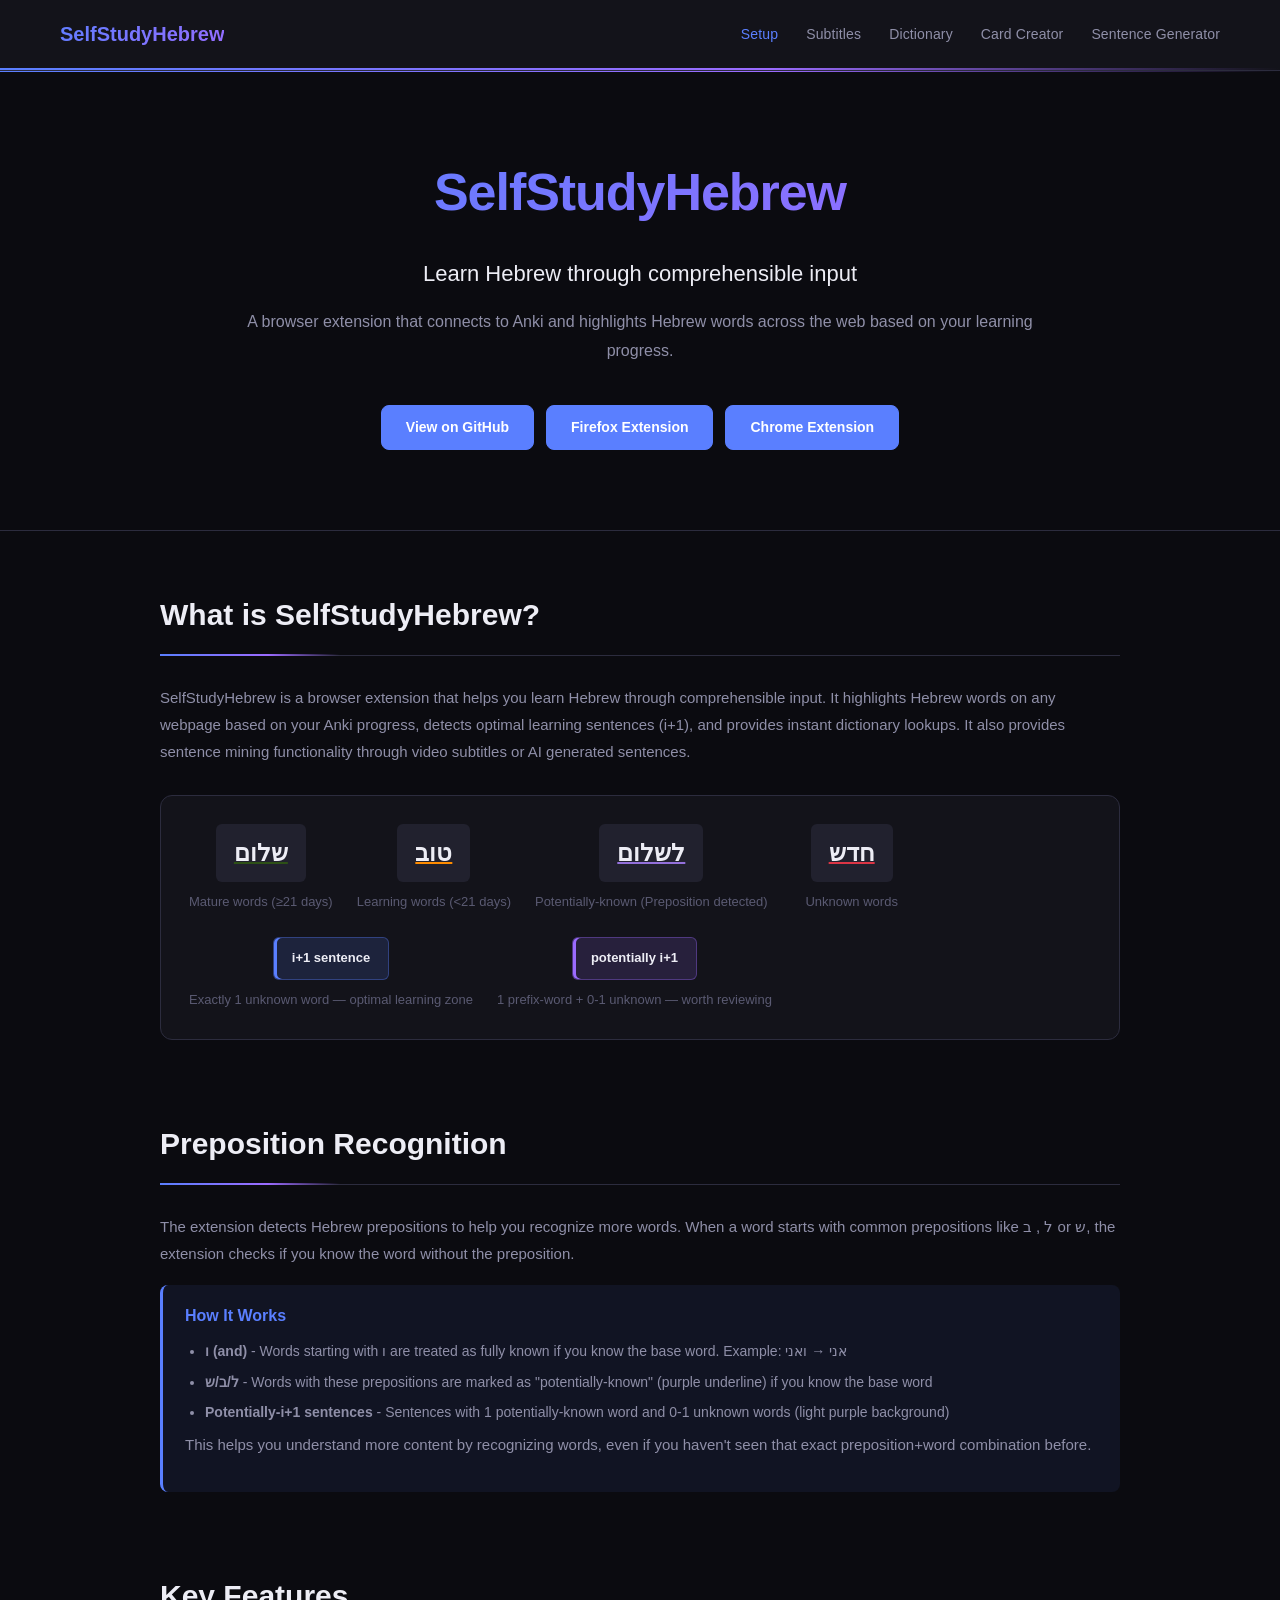
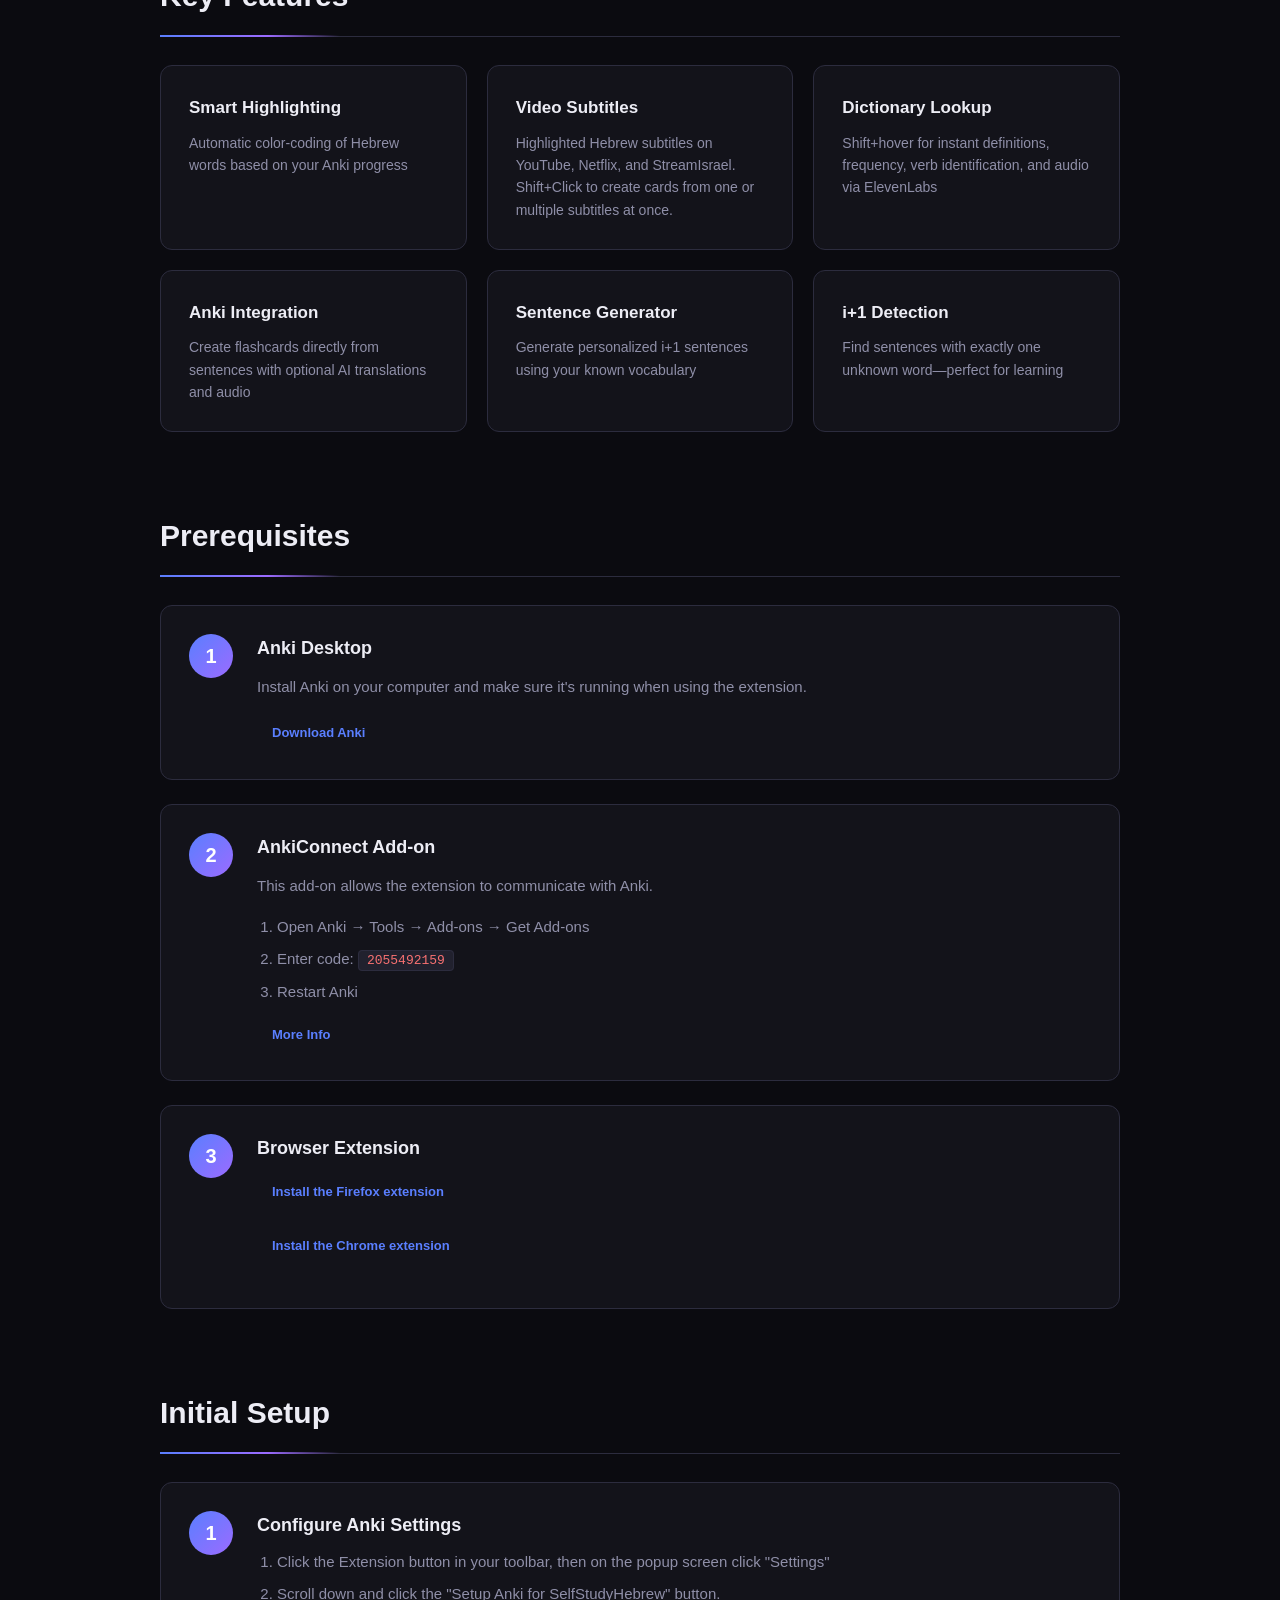
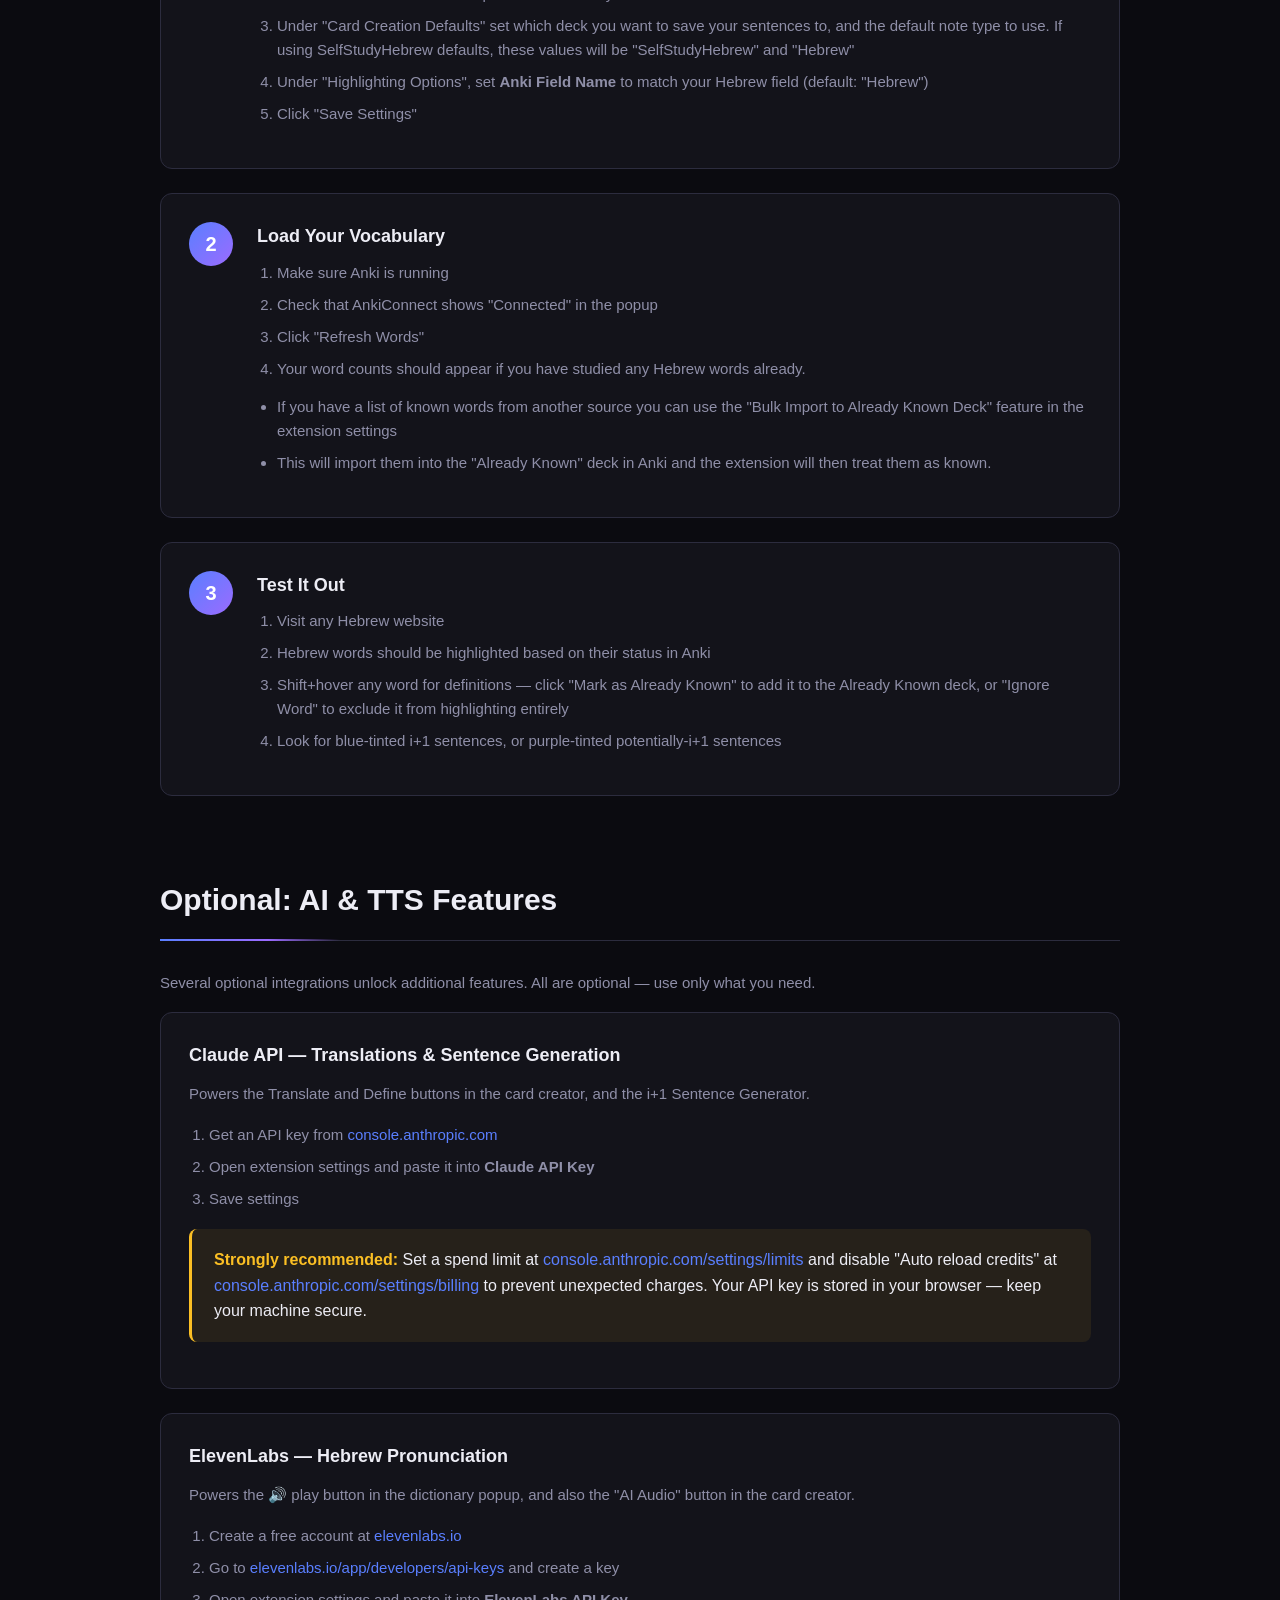
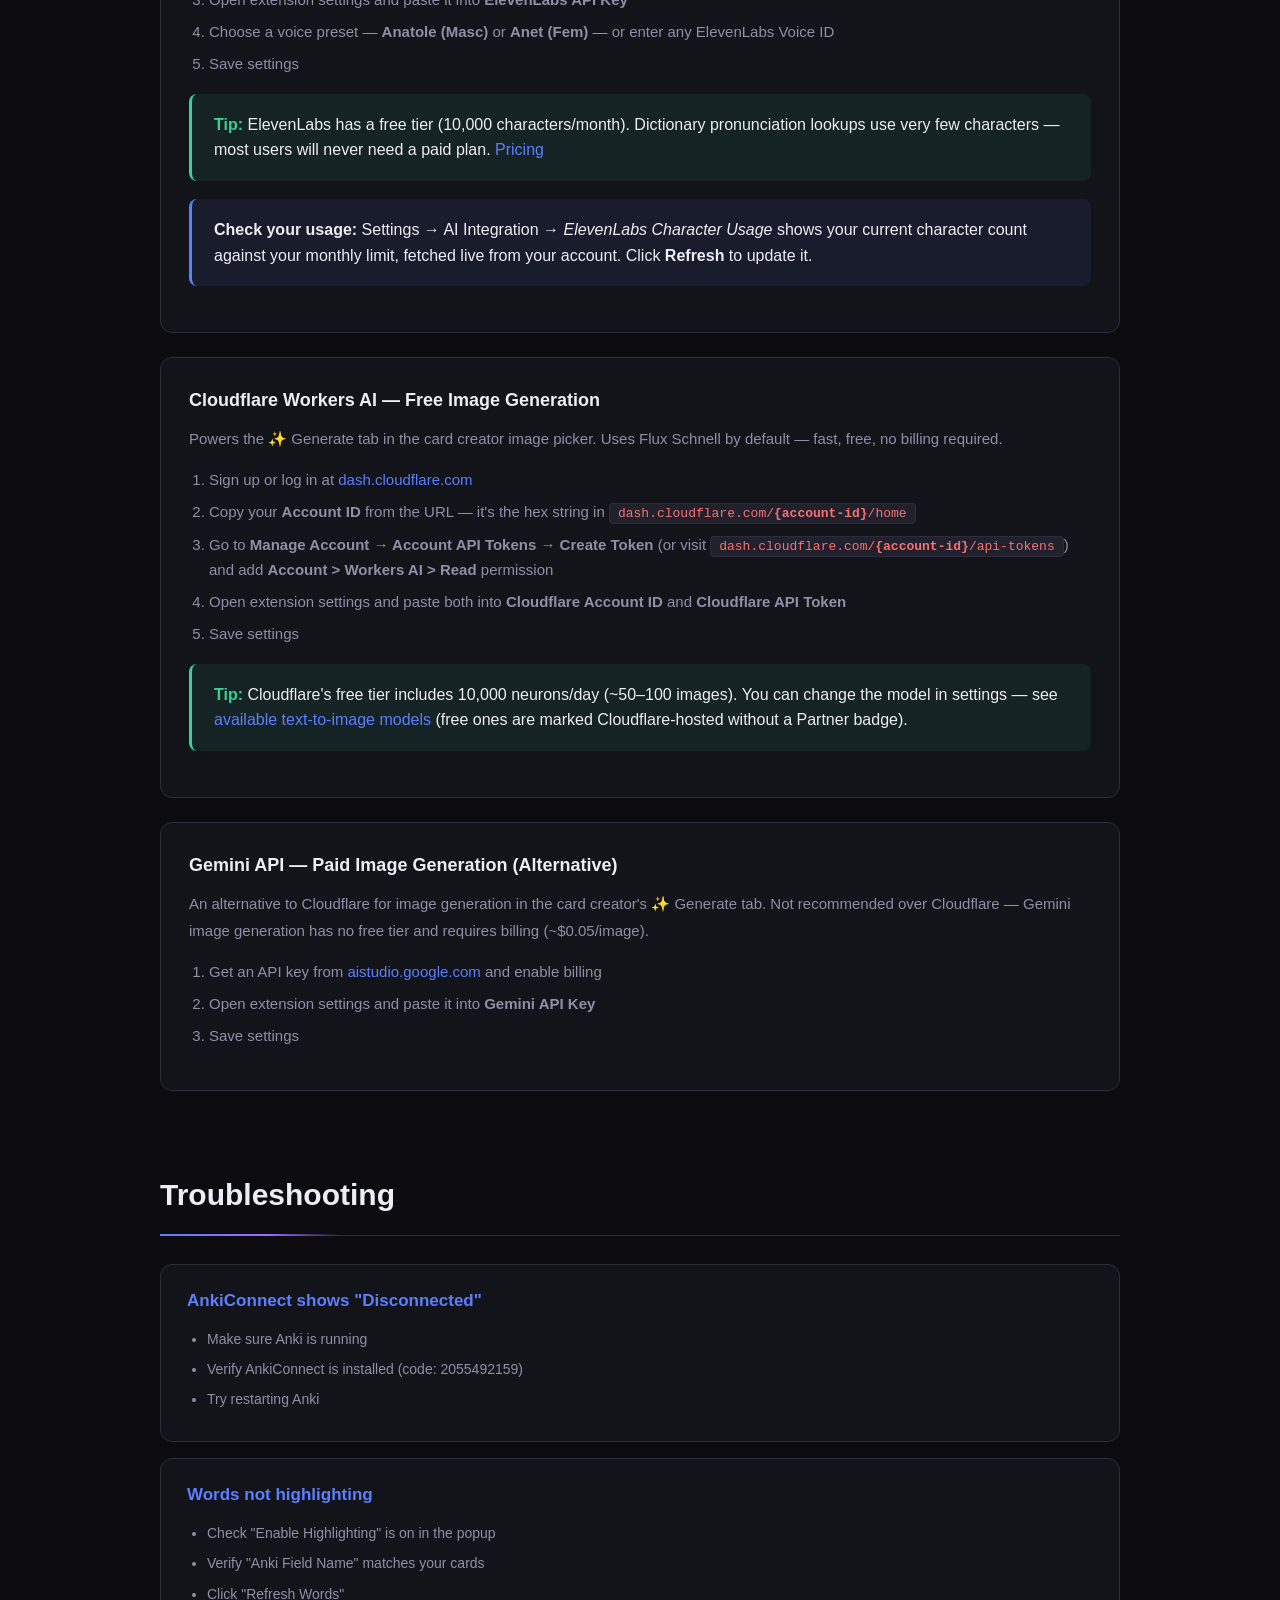
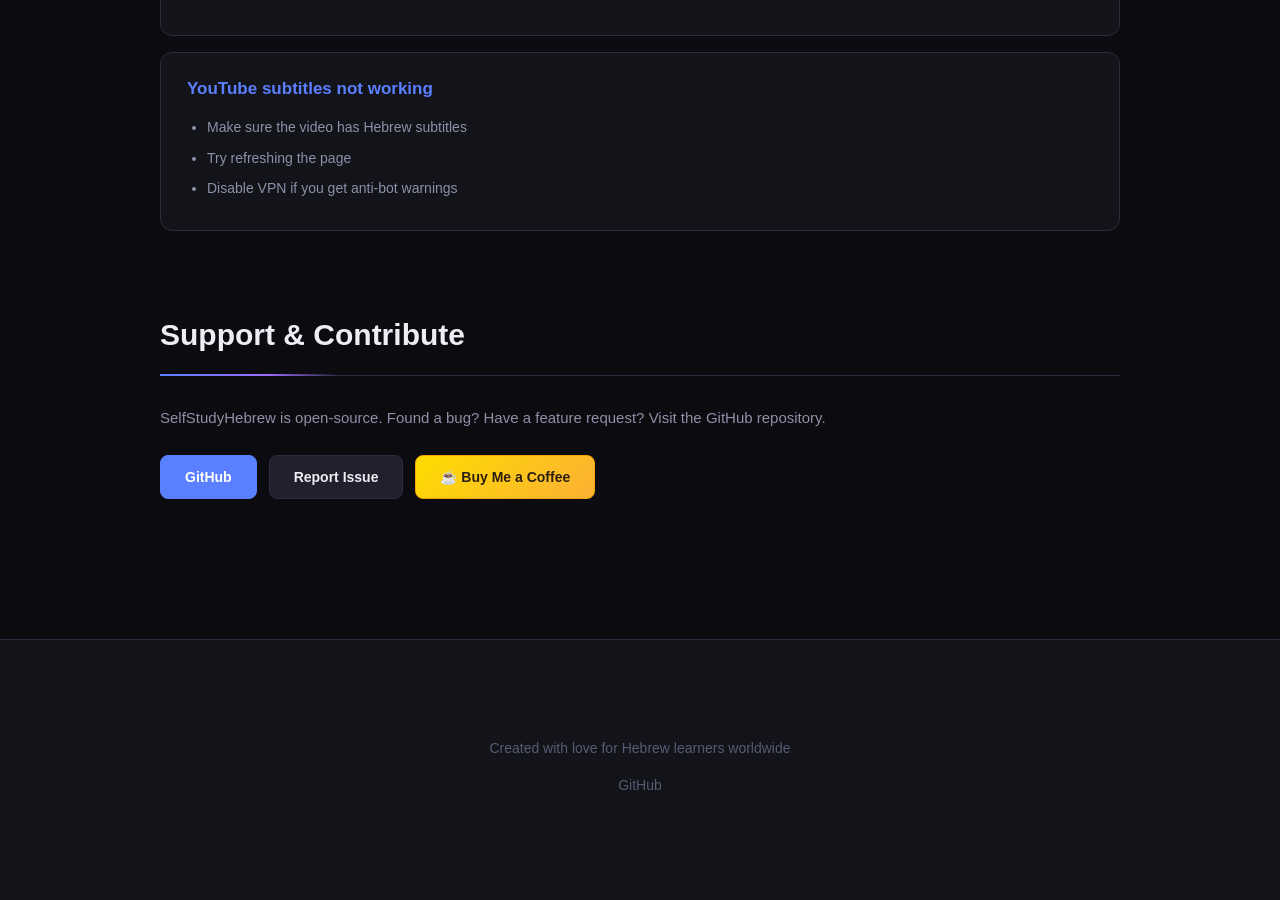
==== commit 548941b4: "Updates" ====
--- a/index.html
+++ b/index.html
@@ -93,7 +93,7 @@
         </a>
         <a href="subtitles.html" class="feature-card">
           <h3>Video Subtitles</h3>
-          <p>Highlighted Hebrew subtitles on YouTube, Netflix, and StreamIsrael</p>
+          <p>Highlighted Hebrew subtitles on YouTube, Netflix, and StreamIsrael. Shift+Click to create cards from one or multiple subtitles at once.</p>
         </a>
         <a href="dictionary.html" class="feature-card">
           <h3>Dictionary Lookup</h3>
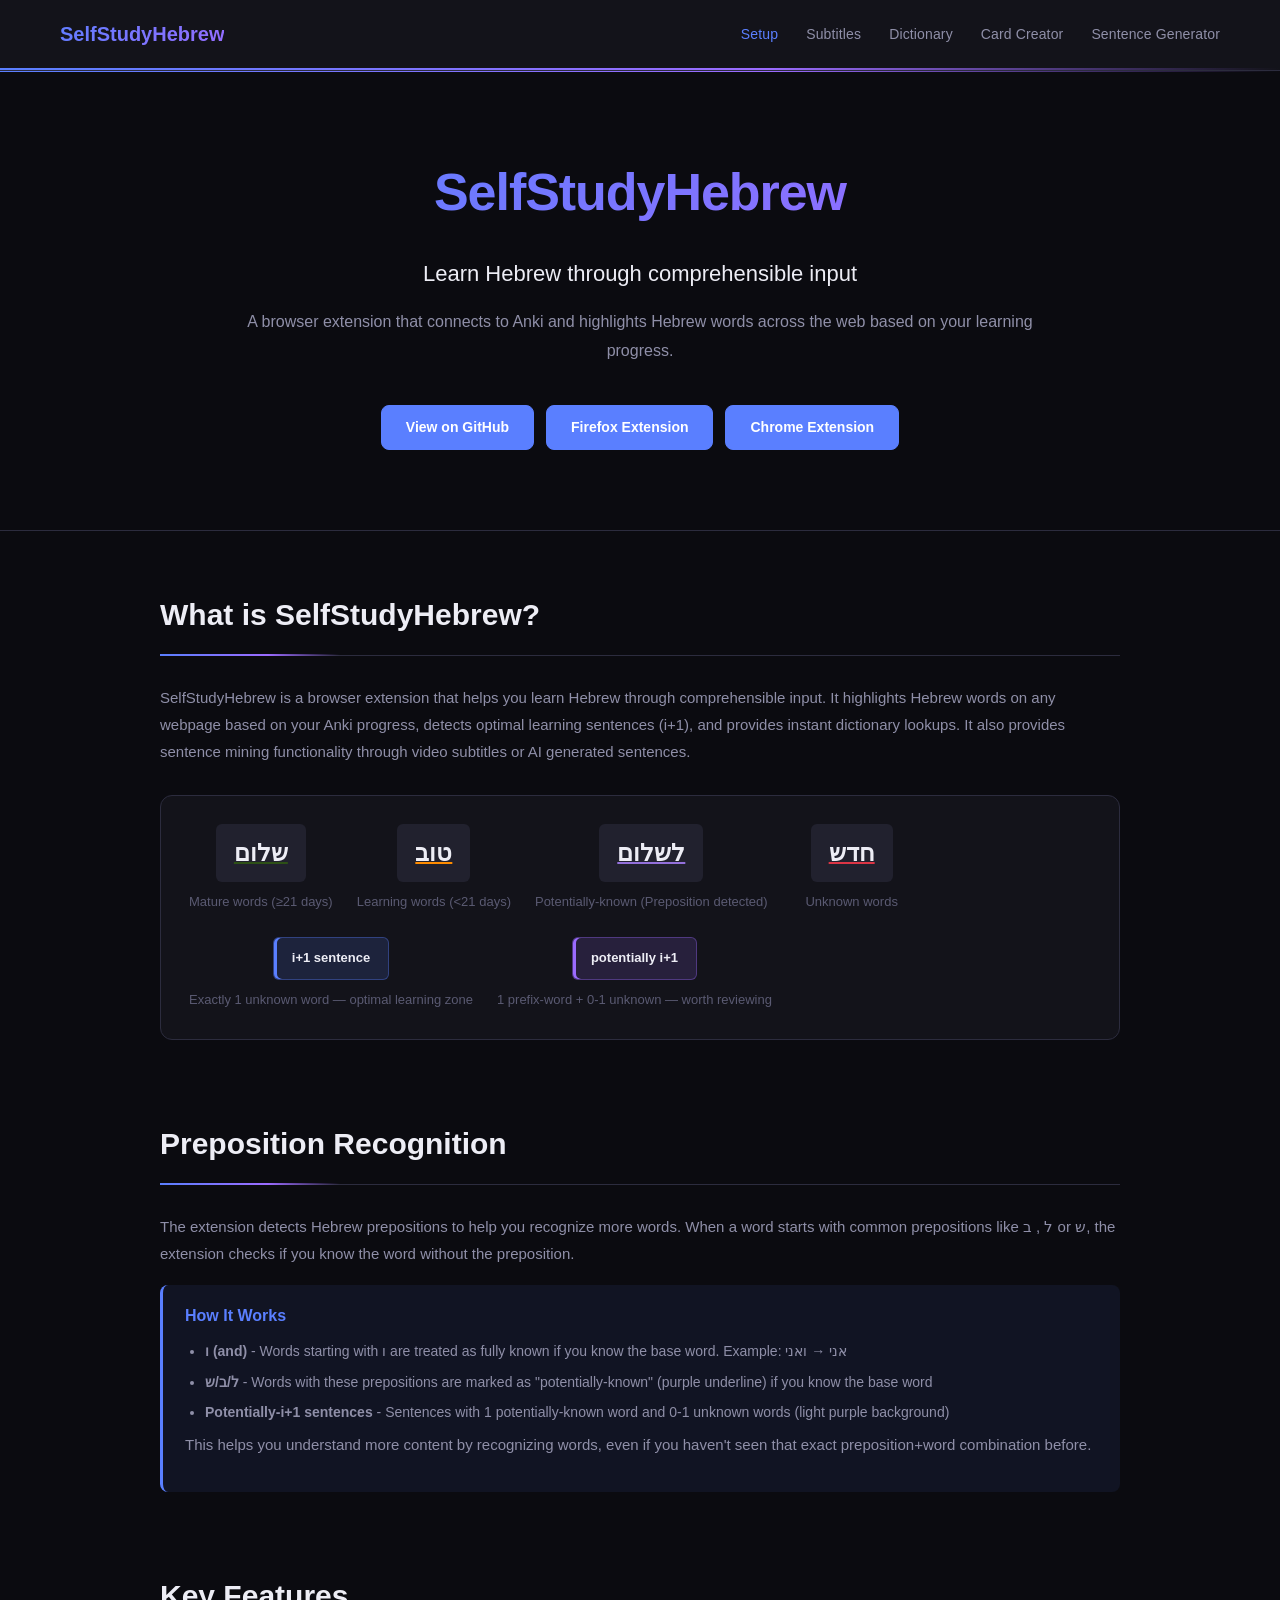
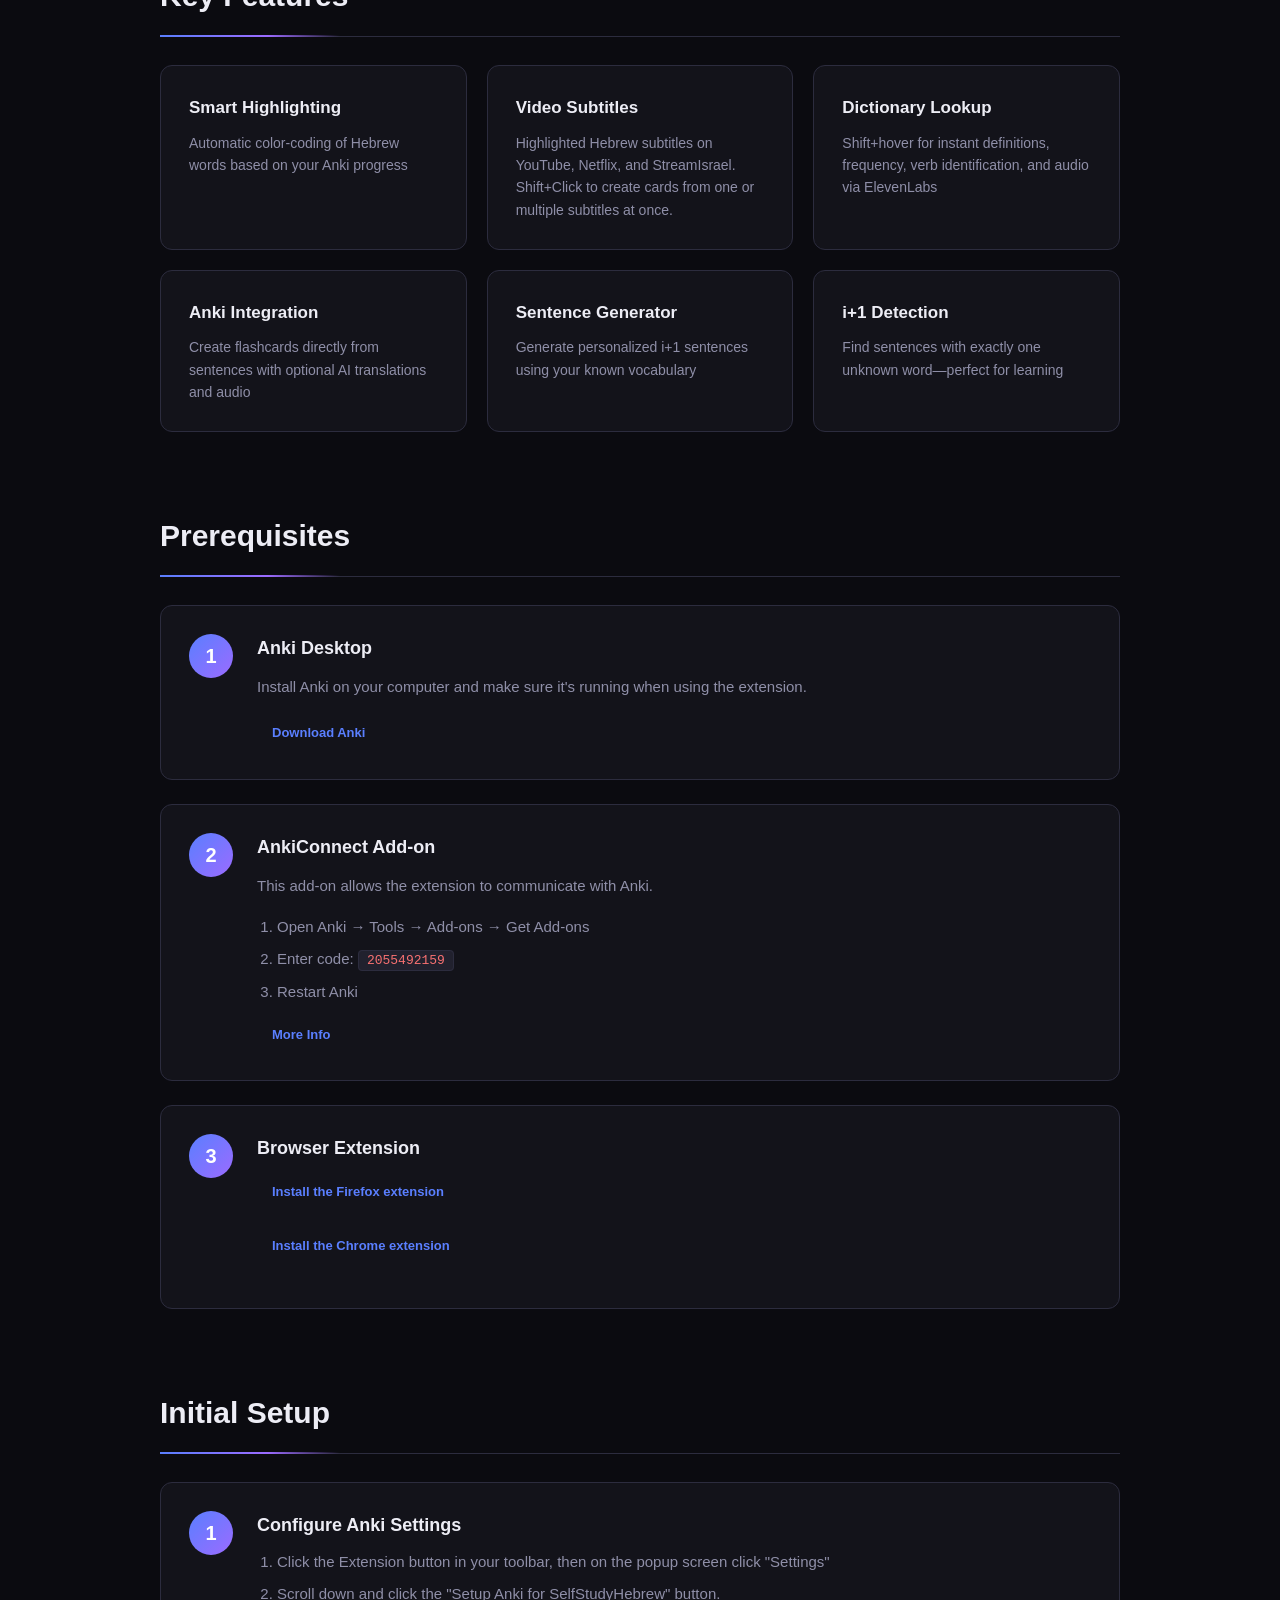
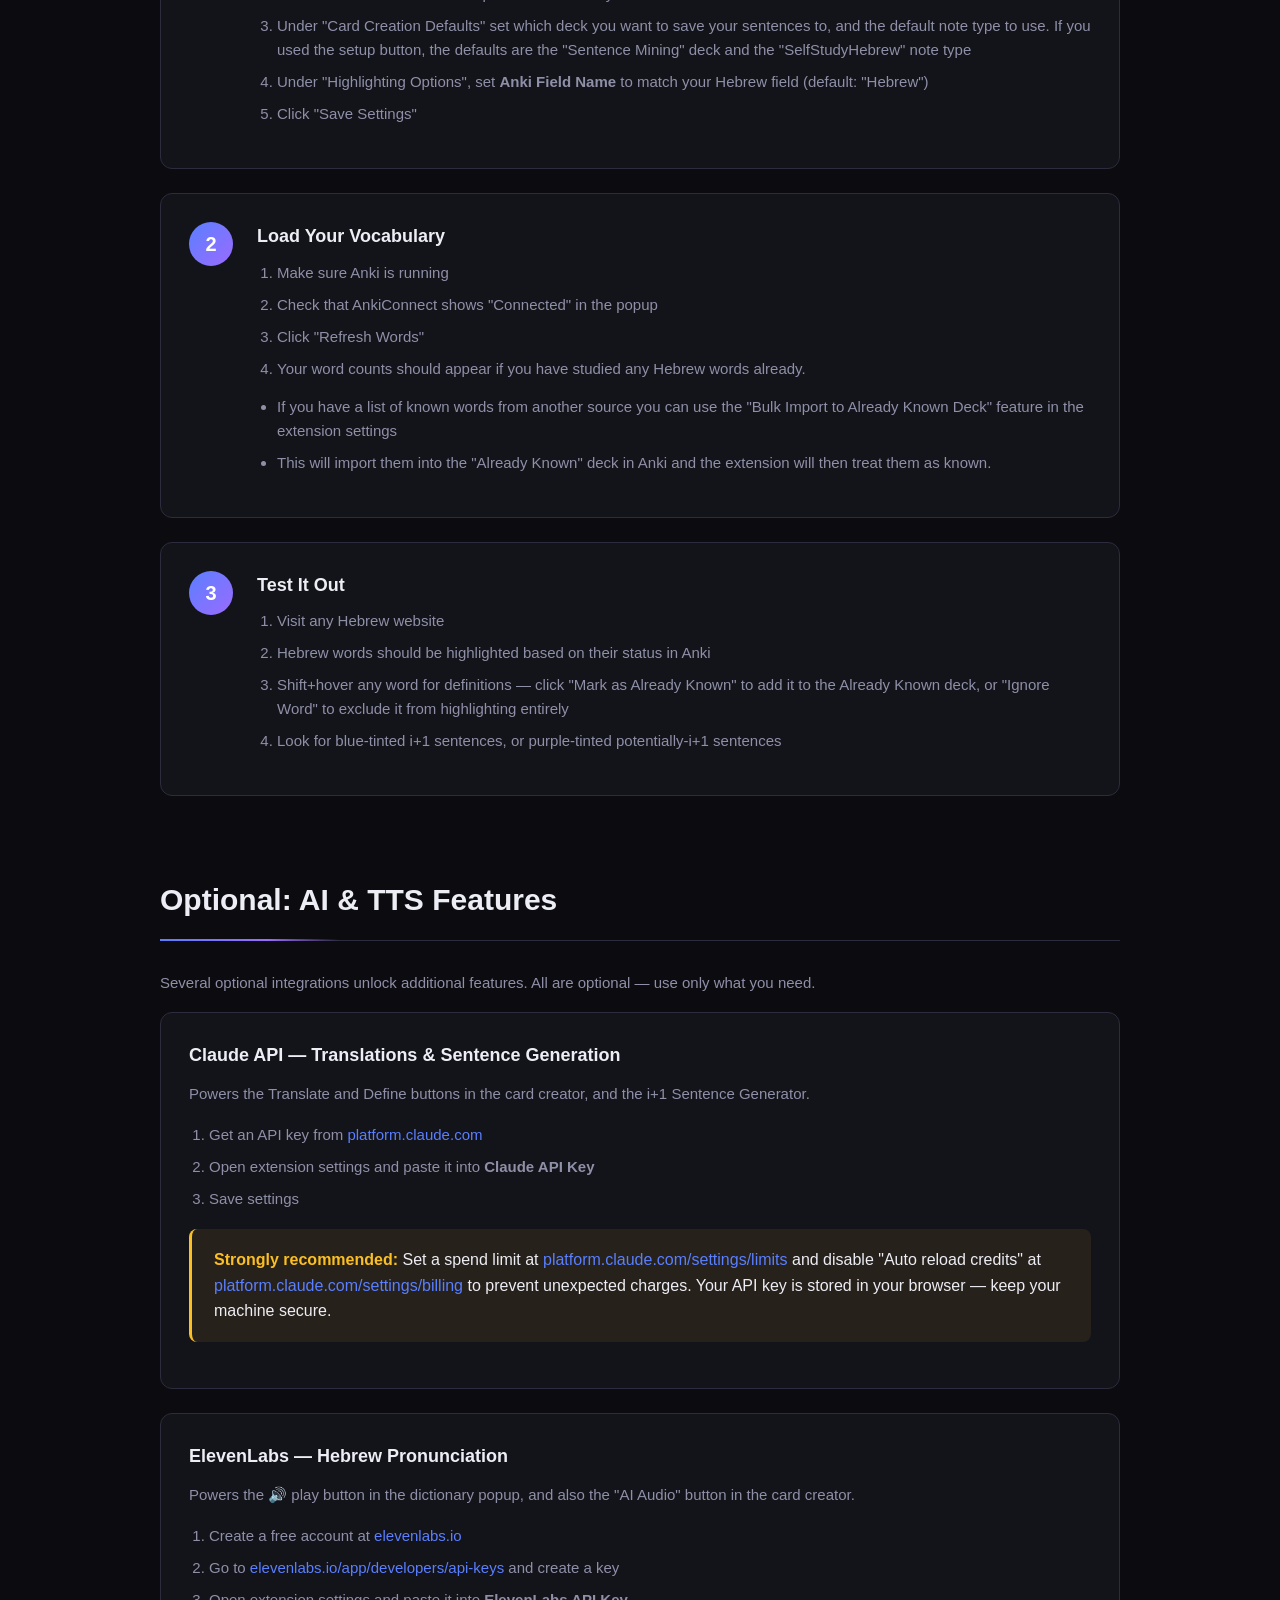
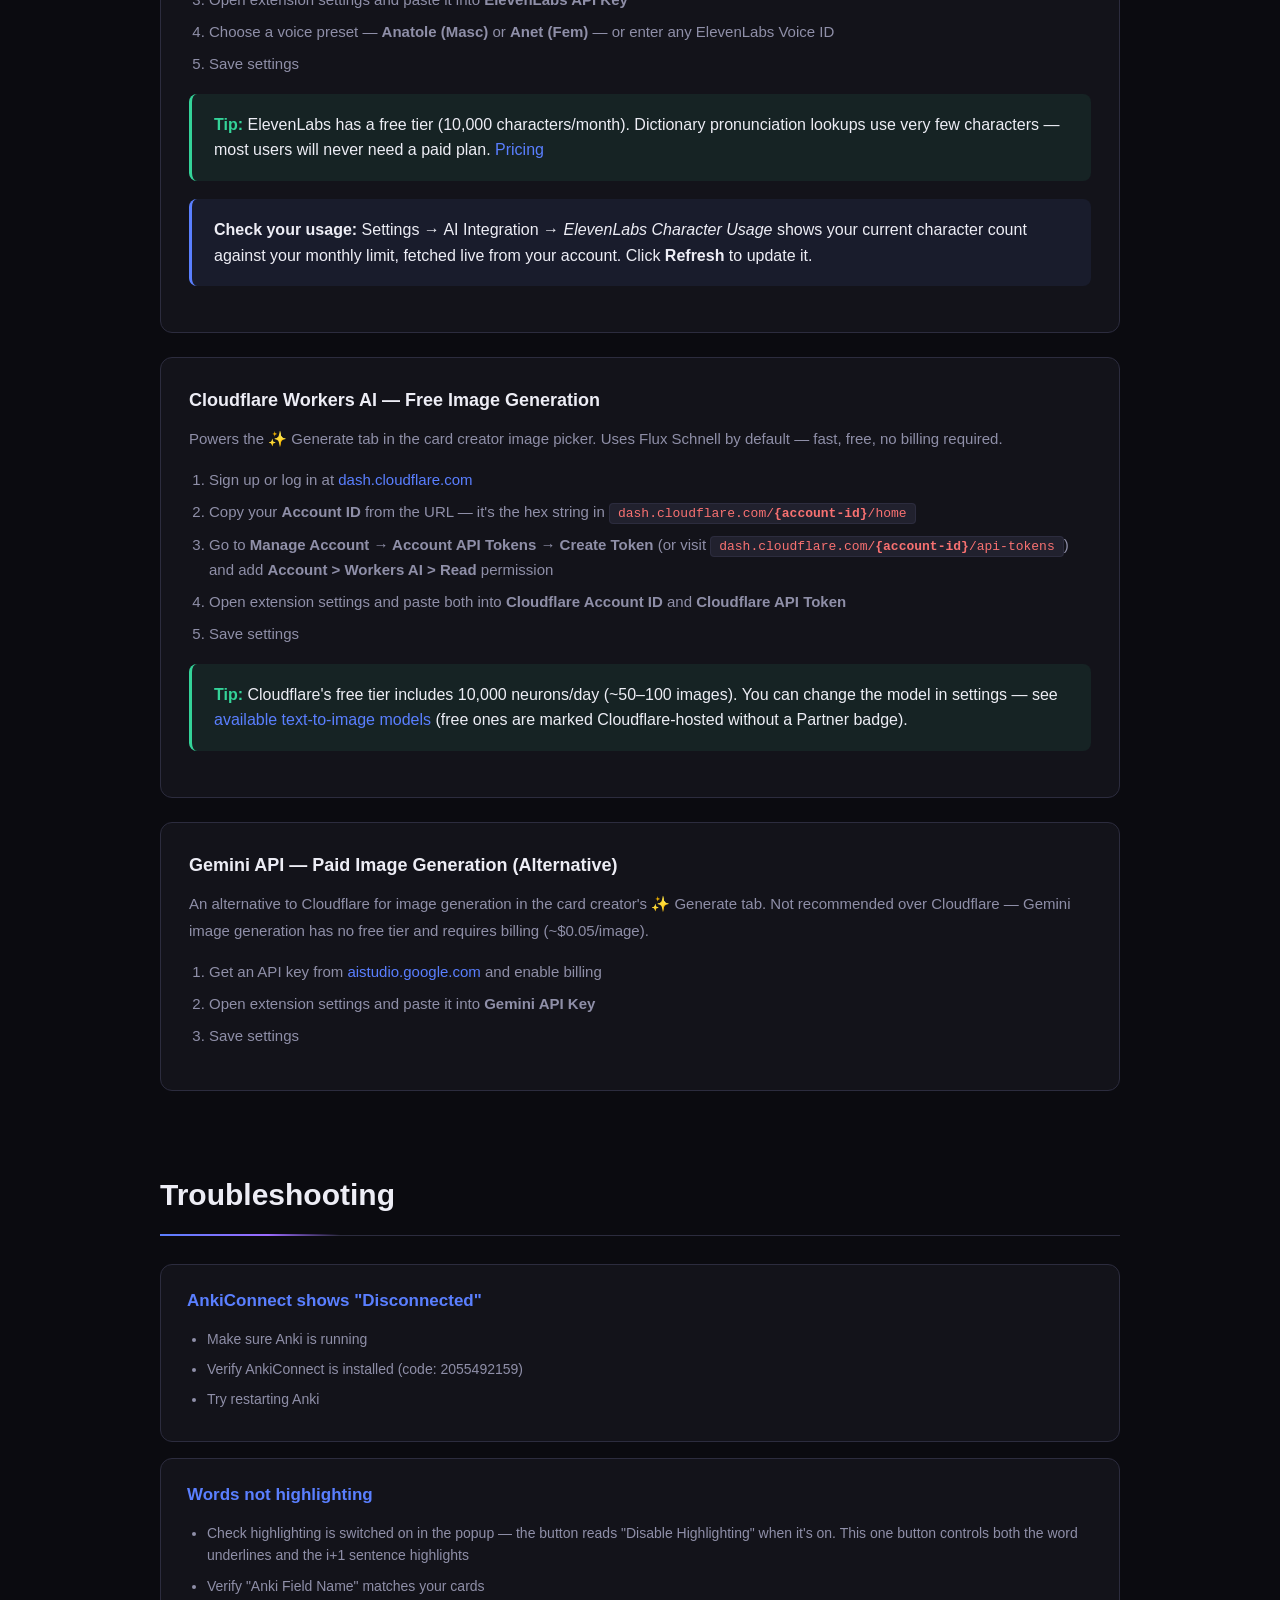
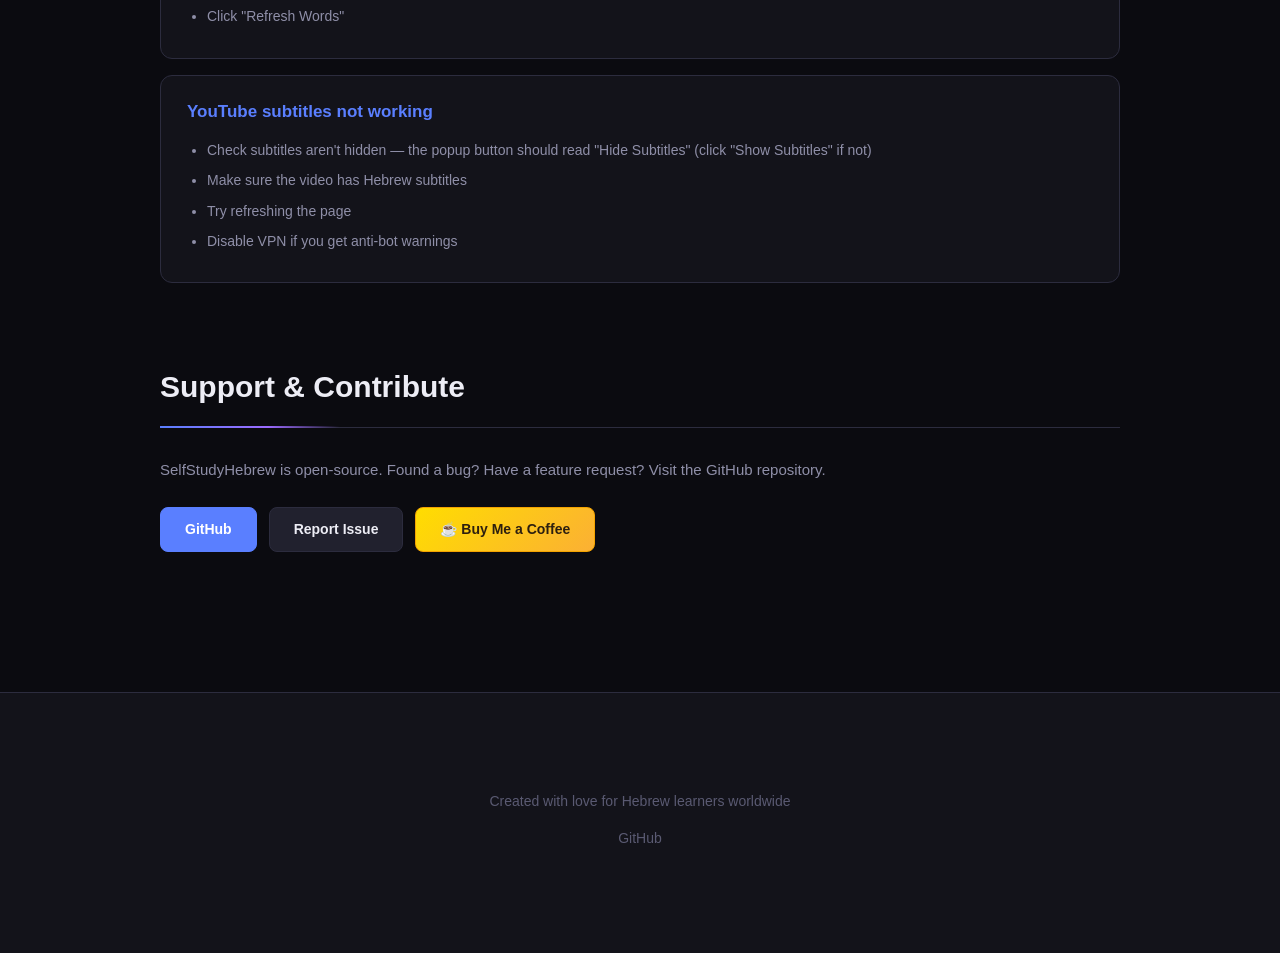
==== commit a1a96530: "Updates" ====
--- a/index.html
+++ b/index.html
@@ -35,7 +35,7 @@
 
   <div class="container">
     <!-- Quick Overview -->
-    <section class="section">
+    <section class="section" id="highlighting">
       <h2>What is SelfStudyHebrew?</h2>
       <p>SelfStudyHebrew is a browser extension that helps you learn Hebrew through comprehensible input. It highlights Hebrew words on any webpage based on your Anki progress, detects optimal learning sentences (i+1), and provides instant dictionary lookups. It also provides sentence mining functionality through video subtitles or AI generated sentences.</p>
 
@@ -56,7 +56,7 @@
           <div class="color-box red-underline">חדש</div>
           <span>Unknown words</span>
         </div>
-        <div class="color-item">
+        <div class="color-item" id="i1">
           <div class="color-box i1-bg">i+1 sentence</div>
           <span>Exactly 1 unknown word — optimal learning zone</span>
         </div>
@@ -162,7 +162,7 @@
           <ol>
             <li>Click the Extension button in your toolbar, then on the popup screen click "Settings"</li>
             <li>Scroll down and click the "Setup Anki for SelfStudyHebrew" button.</li>
-            <li>Under "Card Creation Defaults" set which deck you want to save your sentences to, and the default note type to use. If using SelfStudyHebrew defaults, these values will be "SelfStudyHebrew" and "Hebrew"</li>
+            <li>Under "Card Creation Defaults" set which deck you want to save your sentences to, and the default note type to use. If you used the setup button, the defaults are the "Sentence Mining" deck and the "SelfStudyHebrew" note type</li>
             <li>Under "Highlighting Options", set <strong>Anki Field Name</strong> to match your Hebrew field (default: "Hebrew")</li>
             <li>Click "Save Settings"</li>
           </ol>
@@ -210,12 +210,12 @@
           <h3>Claude API — Translations &amp; Sentence Generation</h3>
           <p>Powers the Translate and Define buttons in the card creator, and the i+1 Sentence Generator.</p>
           <ol>
-            <li>Get an API key from <a href="https://console.anthropic.com/" target="_blank">console.anthropic.com</a></li>
+            <li>Get an API key from <a href="https://platform.claude.com/settings/keys" target="_blank">platform.claude.com</a></li>
             <li>Open extension settings and paste it into <strong>Claude API Key</strong></li>
             <li>Save settings</li>
           </ol>
           <div class="warning-box">
-            <strong>Strongly recommended:</strong> Set a spend limit at <a href="https://console.anthropic.com/settings/limits" target="_blank">console.anthropic.com/settings/limits</a> and disable "Auto reload credits" at <a href="https://console.anthropic.com/settings/billing" target="_blank">console.anthropic.com/settings/billing</a> to prevent unexpected charges. Your API key is stored in your browser — keep your machine secure.
+            <strong>Strongly recommended:</strong> Set a spend limit at <a href="https://platform.claude.com/settings/limits" target="_blank">platform.claude.com/settings/limits</a> and disable "Auto reload credits" at <a href="https://platform.claude.com/settings/billing" target="_blank">platform.claude.com/settings/billing</a> to prevent unexpected charges. Your API key is stored in your browser — keep your machine secure.
           </div>
         </div>
       </div>
@@ -286,7 +286,7 @@
       <div class="faq-item">
         <h3>Words not highlighting</h3>
         <ul>
-          <li>Check "Enable Highlighting" is on in the popup</li>
+          <li>Check highlighting is switched on in the popup — the button reads "Disable Highlighting" when it's on. This one button controls both the word underlines and the i+1 sentence highlights</li>
           <li>Verify "Anki Field Name" matches your cards</li>
           <li>Click "Refresh Words"</li>
         </ul>
@@ -295,6 +295,7 @@
       <div class="faq-item">
         <h3>YouTube subtitles not working</h3>
         <ul>
+          <li>Check subtitles aren't hidden — the popup button should read "Hide Subtitles" (click "Show Subtitles" if not)</li>
           <li>Make sure the video has Hebrew subtitles</li>
           <li>Try refreshing the page</li>
           <li>Disable VPN if you get anti-bot warnings</li>
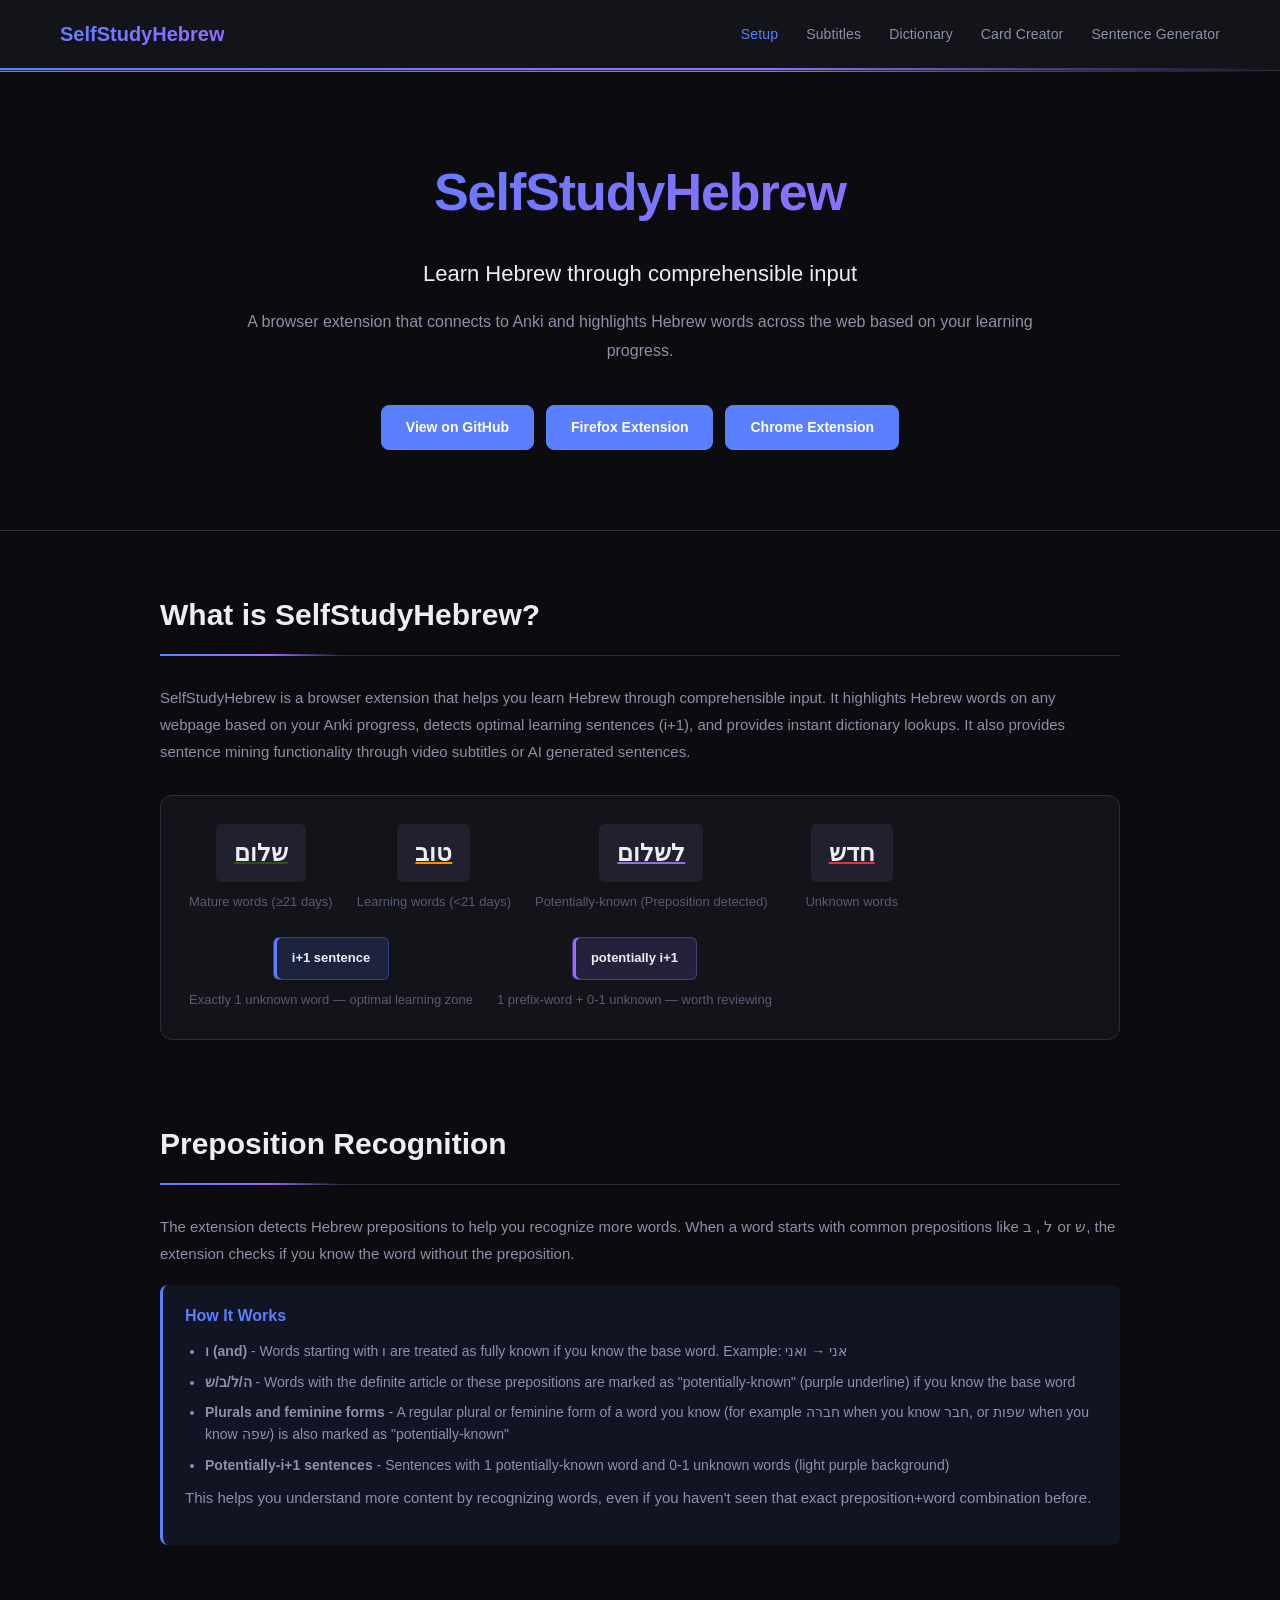
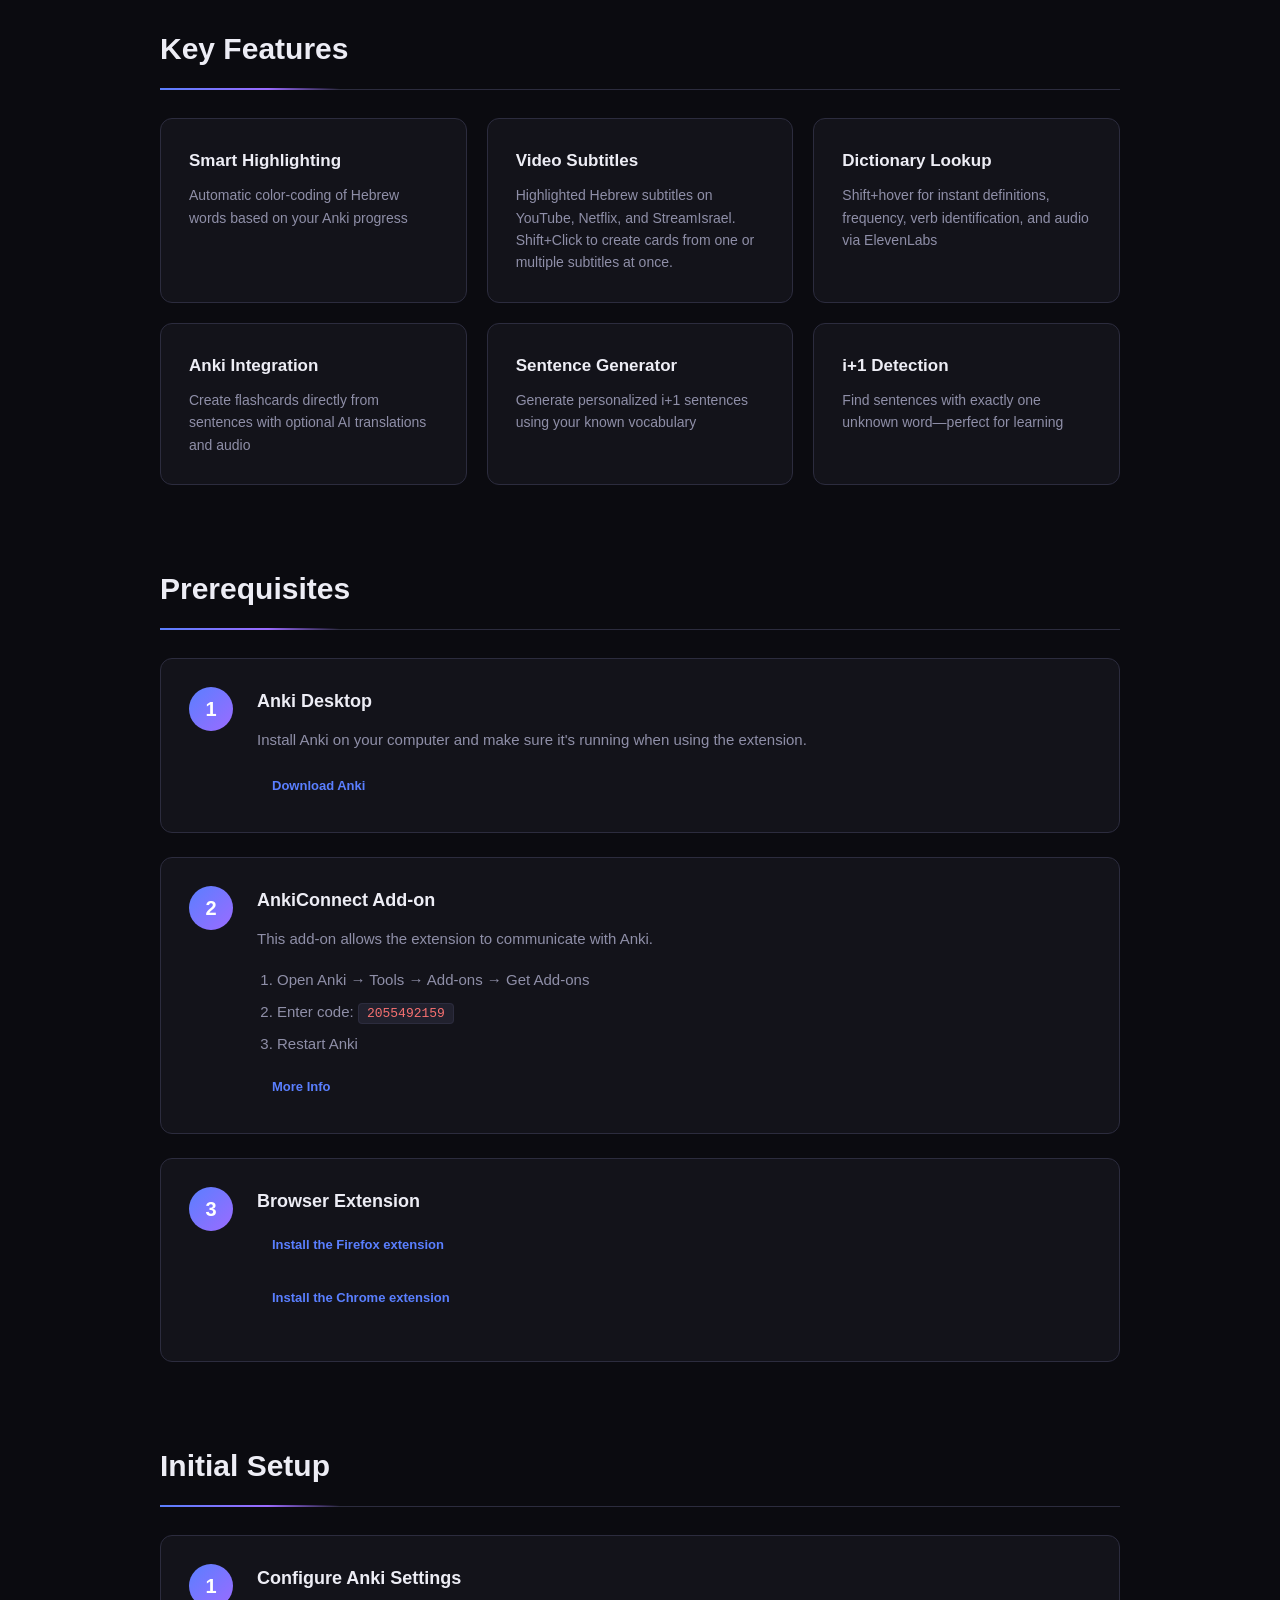
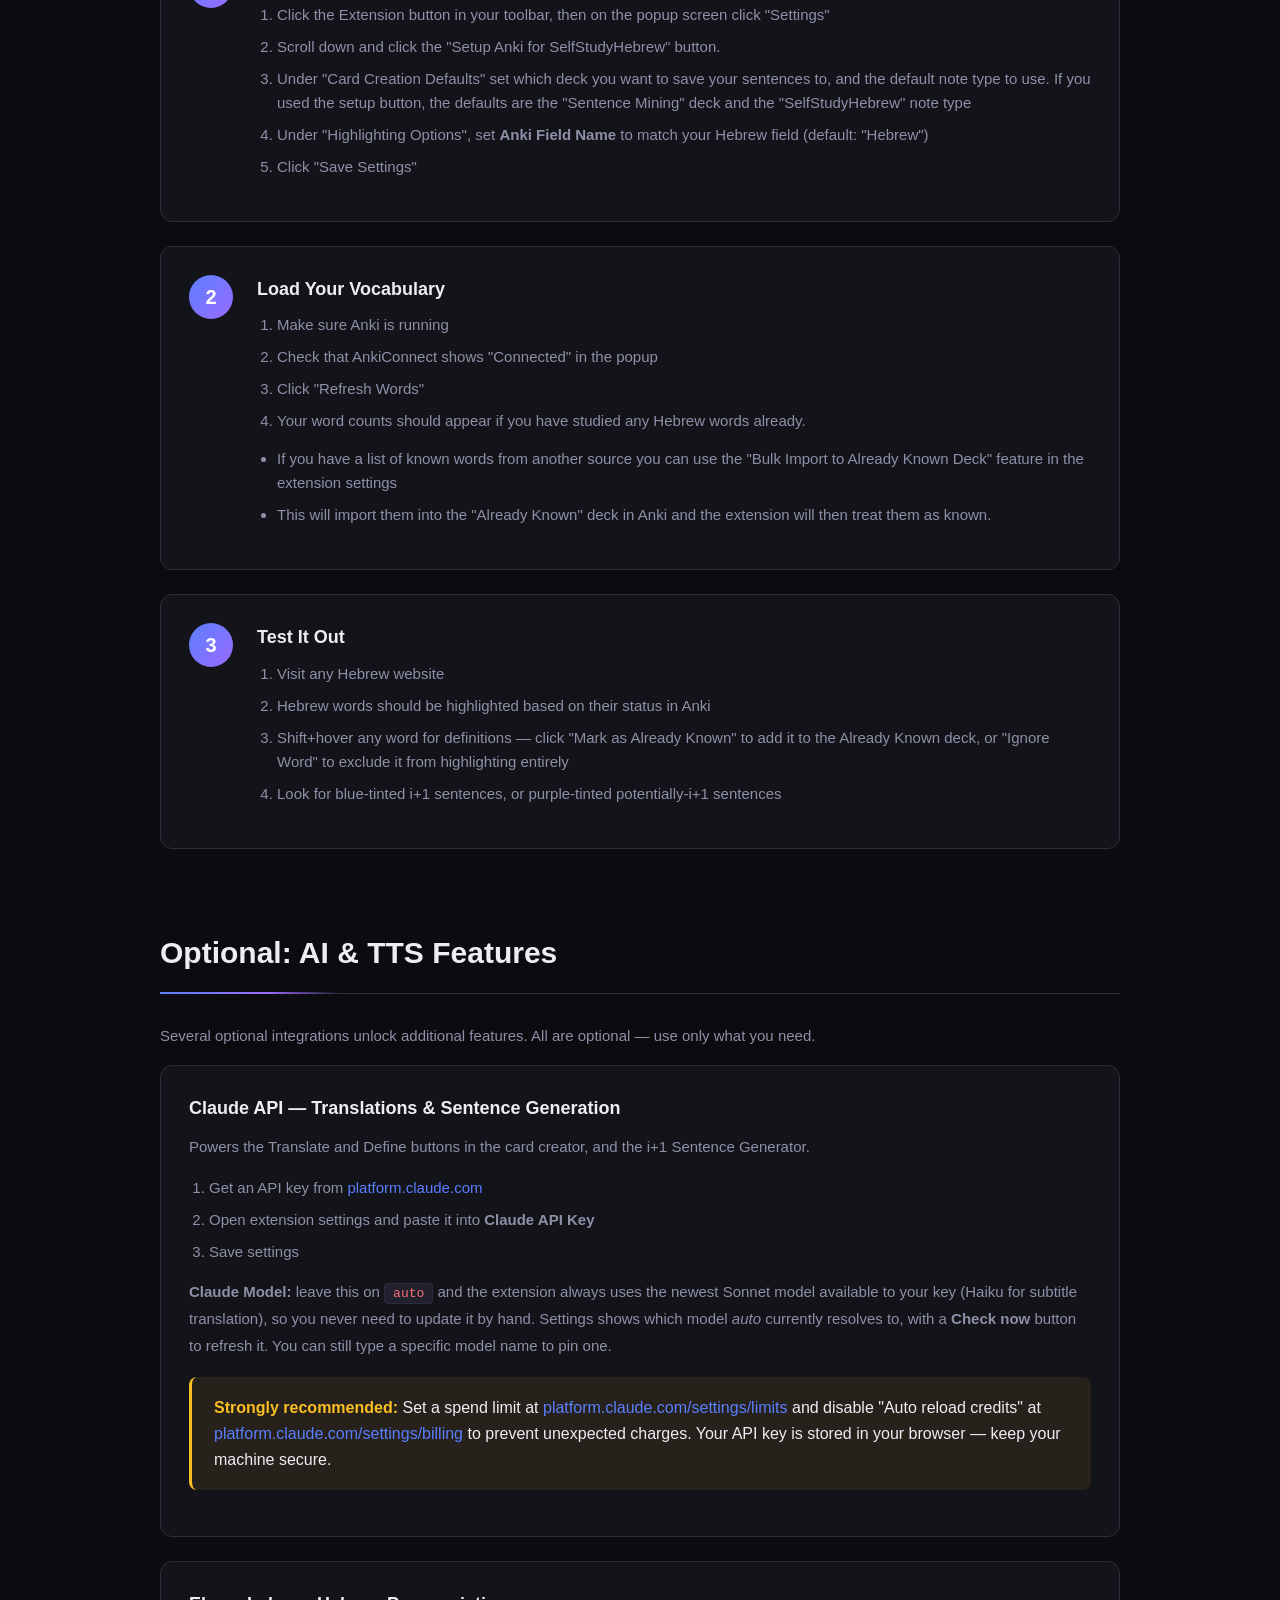
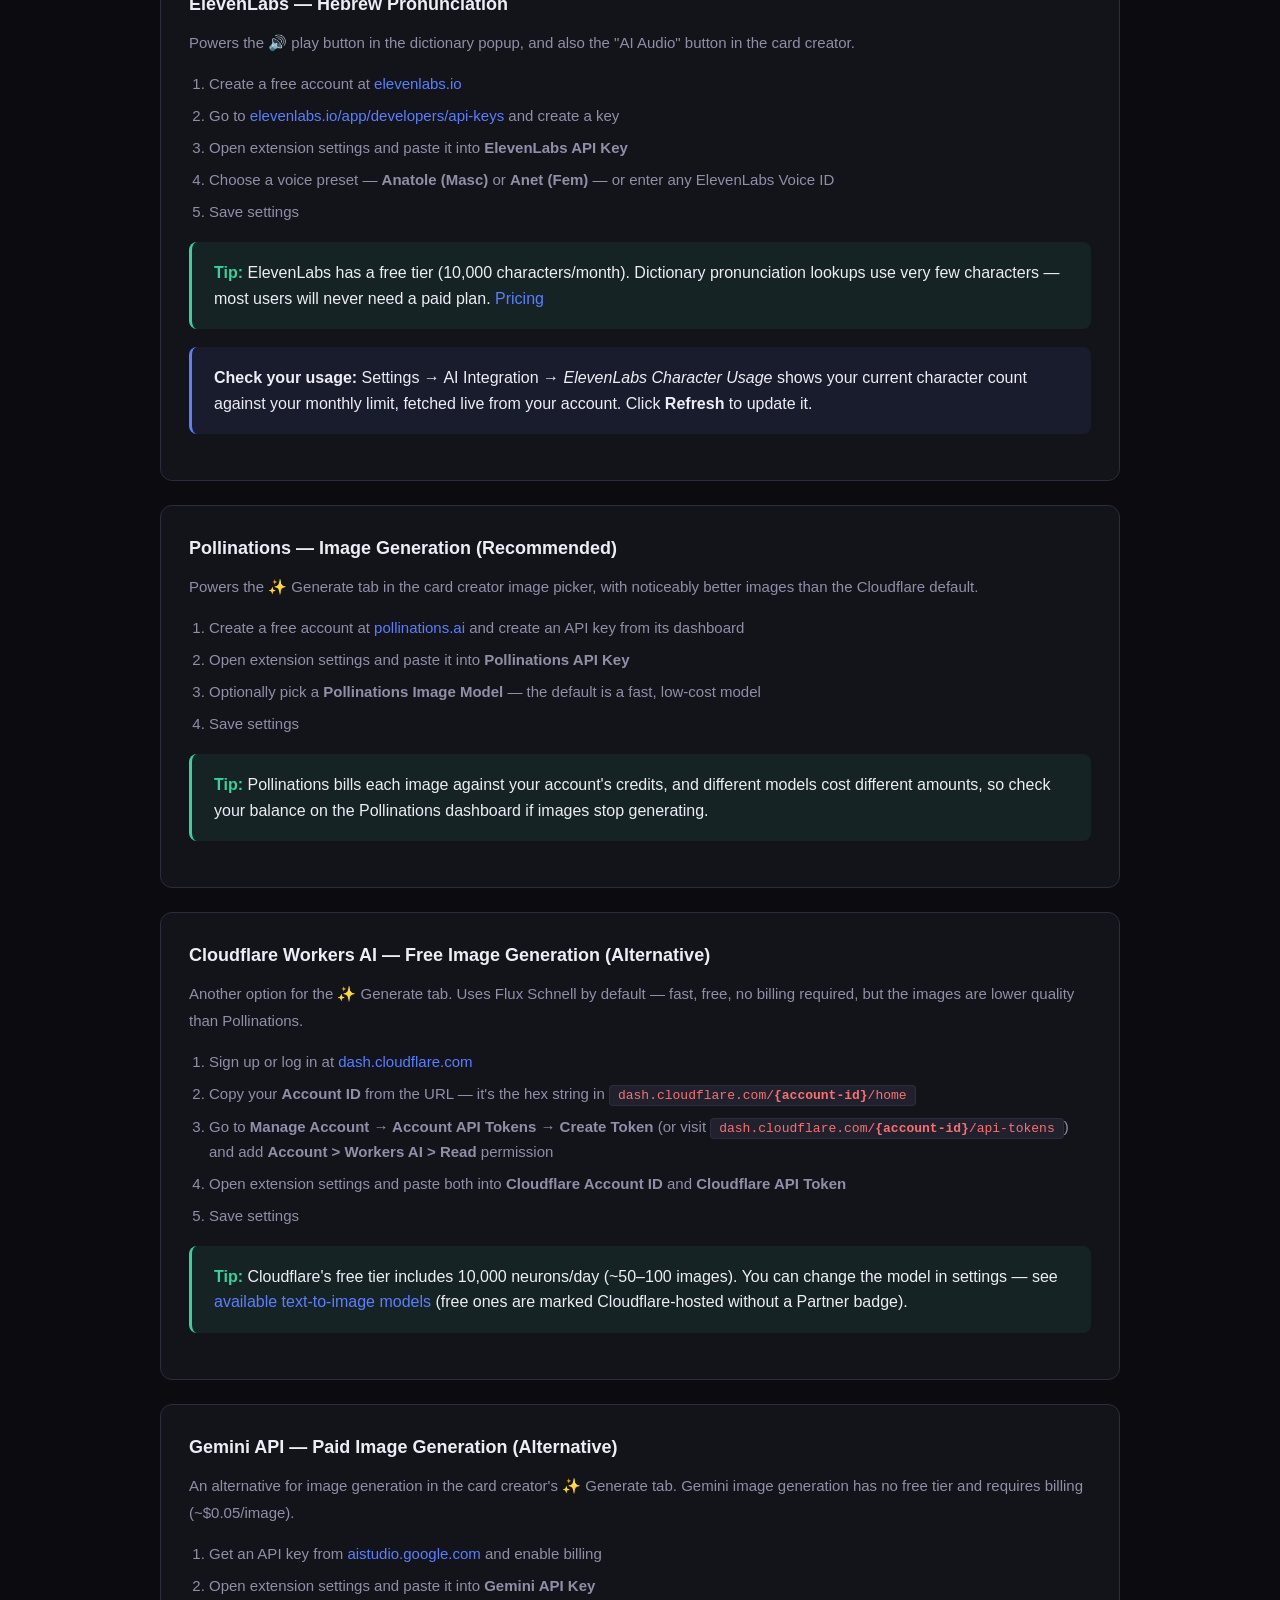
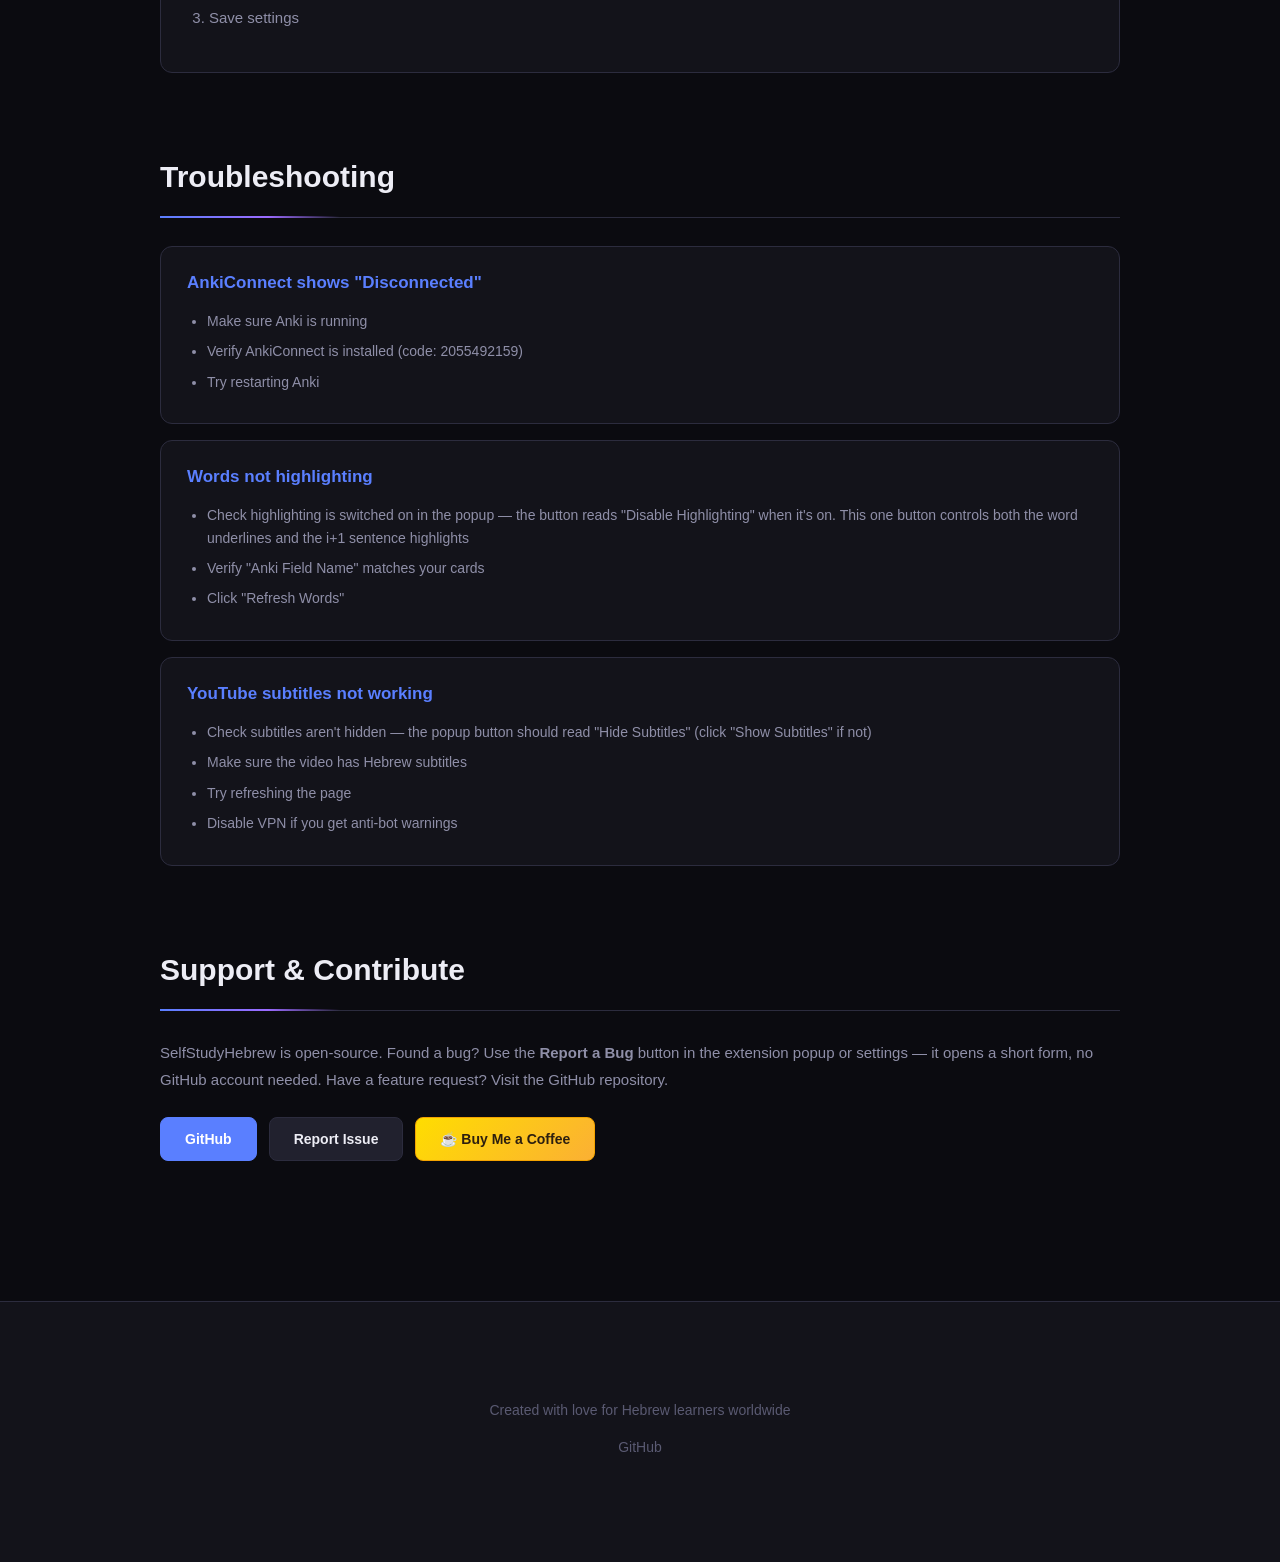
==== commit 94abc911: "Updates" ====
--- a/index.html
+++ b/index.html
@@ -76,7 +76,8 @@
         <h3>How It Works</h3>
         <ul>
           <li><strong>ו (and)</strong> - Words starting with ו are treated as fully known if you know the base word. Example: אני → ואני</li>
-          <li><strong>ל/ב/ש</strong> - Words with these prepositions are marked as "potentially-known" (purple underline) if you know the base word</li>
+          <li><strong>ה/ל/ב/ש</strong> - Words with the definite article or these prepositions are marked as "potentially-known" (purple underline) if you know the base word</li>
+          <li><strong>Plurals and feminine forms</strong> - A regular plural or feminine form of a word you know (for example חברה when you know חבר, or שפות when you know שפה) is also marked as "potentially-known"</li>
           <li><strong>Potentially-i+1 sentences</strong> - Sentences with 1 potentially-known word and 0-1 unknown words (light purple background)</li>
         </ul>
         <p>This helps you understand more content by recognizing words, even if you haven't seen that exact preposition+word combination before.</p>
@@ -214,6 +215,7 @@
             <li>Open extension settings and paste it into <strong>Claude API Key</strong></li>
             <li>Save settings</li>
           </ol>
+          <p><strong>Claude Model:</strong> leave this on <code>auto</code> and the extension always uses the newest Sonnet model available to your key (Haiku for subtitle translation), so you never need to update it by hand. Settings shows which model <em>auto</em> currently resolves to, with a <strong>Check now</strong> button to refresh it. You can still type a specific model name to pin one.</p>
           <div class="warning-box">
             <strong>Strongly recommended:</strong> Set a spend limit at <a href="https://platform.claude.com/settings/limits" target="_blank">platform.claude.com/settings/limits</a> and disable "Auto reload credits" at <a href="https://platform.claude.com/settings/billing" target="_blank">platform.claude.com/settings/billing</a> to prevent unexpected charges. Your API key is stored in your browser — keep your machine secure.
           </div>
@@ -242,8 +244,24 @@
 
       <div class="step-card">
         <div class="step-content">
-          <h3>Cloudflare Workers AI — Free Image Generation</h3>
-          <p>Powers the ✨ Generate tab in the card creator image picker. Uses Flux Schnell by default — fast, free, no billing required.</p>
+          <h3>Pollinations — Image Generation (Recommended)</h3>
+          <p>Powers the ✨ Generate tab in the card creator image picker, with noticeably better images than the Cloudflare default.</p>
+          <ol>
+            <li>Create a free account at <a href="https://pollinations.ai" target="_blank">pollinations.ai</a> and create an API key from its dashboard</li>
+            <li>Open extension settings and paste it into <strong>Pollinations API Key</strong></li>
+            <li>Optionally pick a <strong>Pollinations Image Model</strong> — the default is a fast, low-cost model</li>
+            <li>Save settings</li>
+          </ol>
+          <div class="tip-box">
+            <strong>Tip:</strong> Pollinations bills each image against your account's credits, and different models cost different amounts, so check your balance on the Pollinations dashboard if images stop generating.
+          </div>
+        </div>
+      </div>
+
+      <div class="step-card">
+        <div class="step-content">
+          <h3>Cloudflare Workers AI — Free Image Generation (Alternative)</h3>
+          <p>Another option for the ✨ Generate tab. Uses Flux Schnell by default — fast, free, no billing required, but the images are lower quality than Pollinations.</p>
           <ol>
             <li>Sign up or log in at <a href="https://dash.cloudflare.com/" target="_blank">dash.cloudflare.com</a></li>
             <li>Copy your <strong>Account ID</strong> from the URL — it's the hex string in <code>dash.cloudflare.com/<strong>{account-id}</strong>/home</code></li>
@@ -260,7 +278,7 @@
       <div class="step-card">
         <div class="step-content">
           <h3>Gemini API — Paid Image Generation (Alternative)</h3>
-          <p>An alternative to Cloudflare for image generation in the card creator's ✨ Generate tab. Not recommended over Cloudflare — Gemini image generation has no free tier and requires billing (~$0.05/image).</p>
+          <p>An alternative for image generation in the card creator's ✨ Generate tab. Gemini image generation has no free tier and requires billing (~$0.05/image).</p>
           <ol>
             <li>Get an API key from <a href="https://aistudio.google.com/apikey" target="_blank">aistudio.google.com</a> and enable billing</li>
             <li>Open extension settings and paste it into <strong>Gemini API Key</strong></li>
@@ -306,7 +324,7 @@
     <!-- Support -->
     <section class="section">
       <h2>Support & Contribute</h2>
-      <p>SelfStudyHebrew is open-source. Found a bug? Have a feature request? Visit the GitHub repository.</p>
+      <p>SelfStudyHebrew is open-source. Found a bug? Use the <strong>Report a Bug</strong> button in the extension popup or settings — it opens a short form, no GitHub account needed. Have a feature request? Visit the GitHub repository.</p>
       <div class="button-group">
         <a href="https://github.com/selfstudyhebrew/selfstudyhebrew" class="btn btn-primary" target="_blank">GitHub</a>
         <a href="https://github.com/selfstudyhebrew/selfstudyhebrew/issues" class="btn btn-secondary" target="_blank">Report Issue</a>
